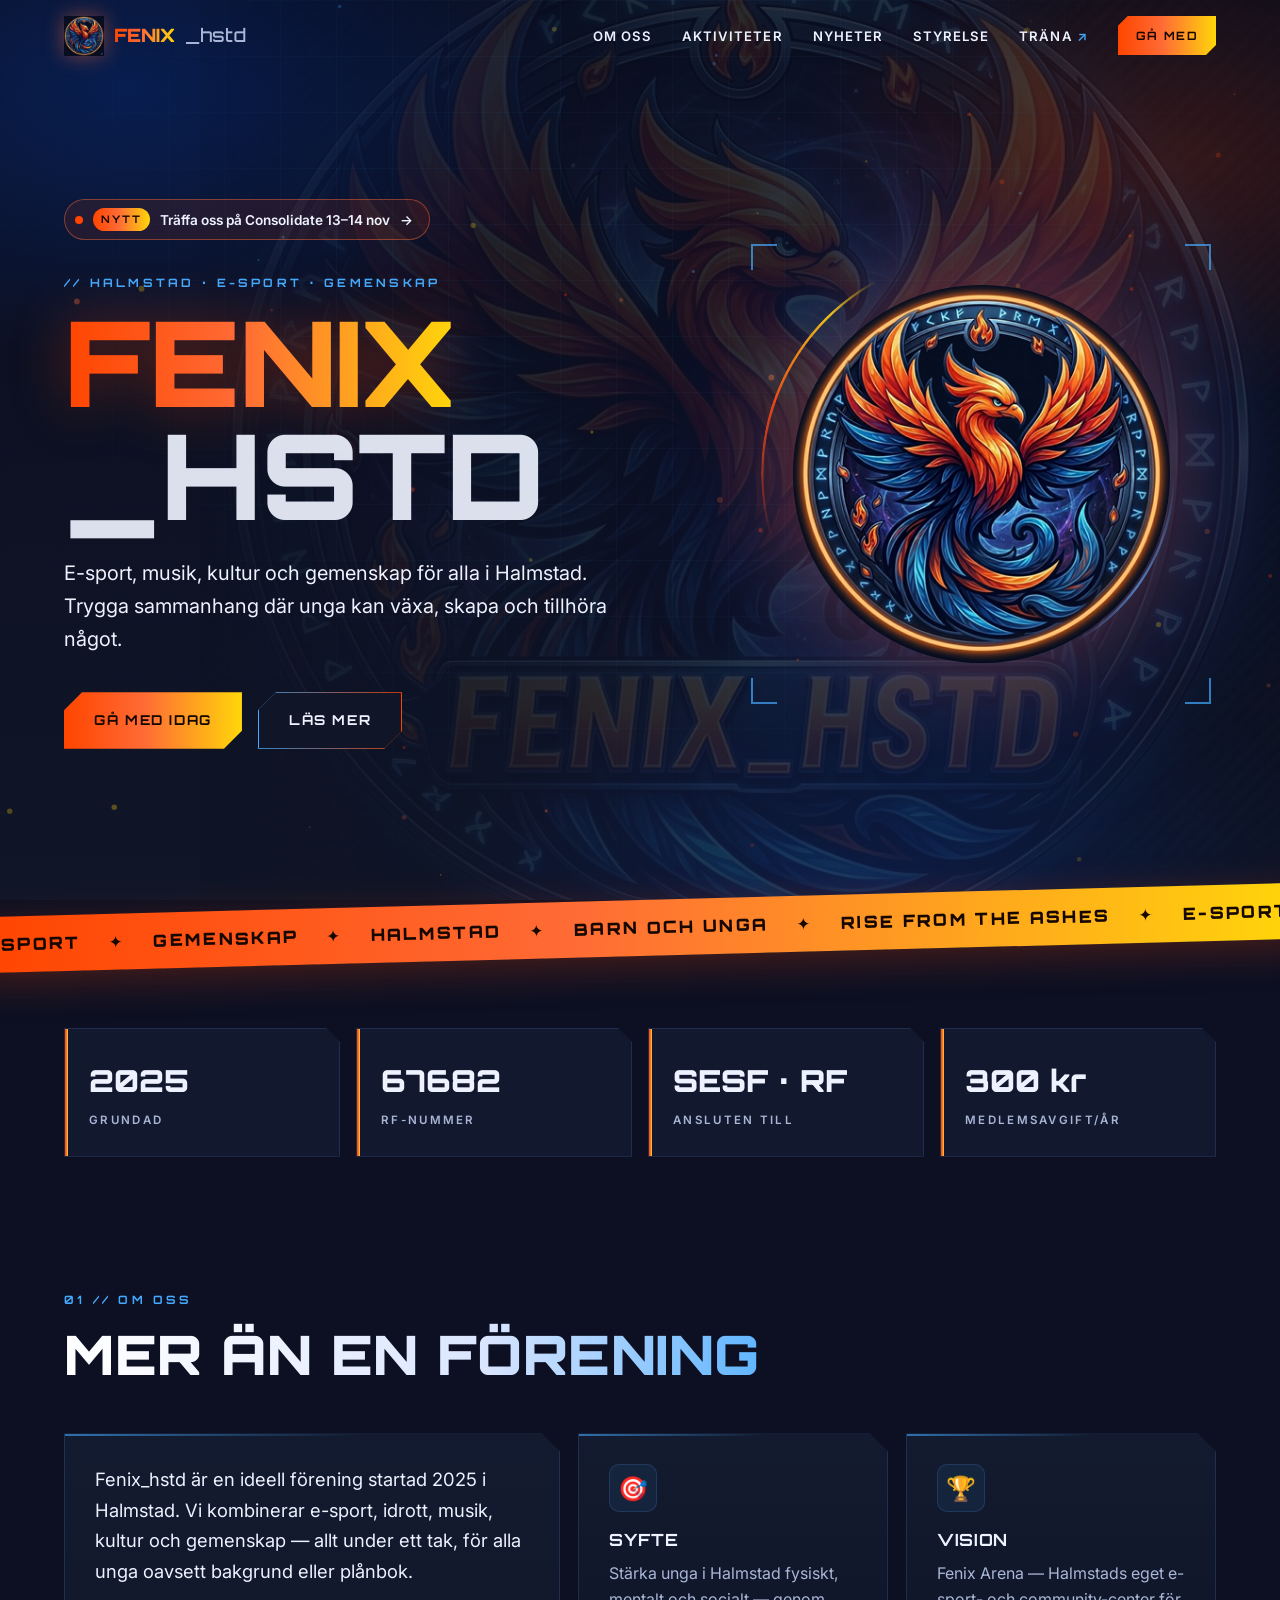
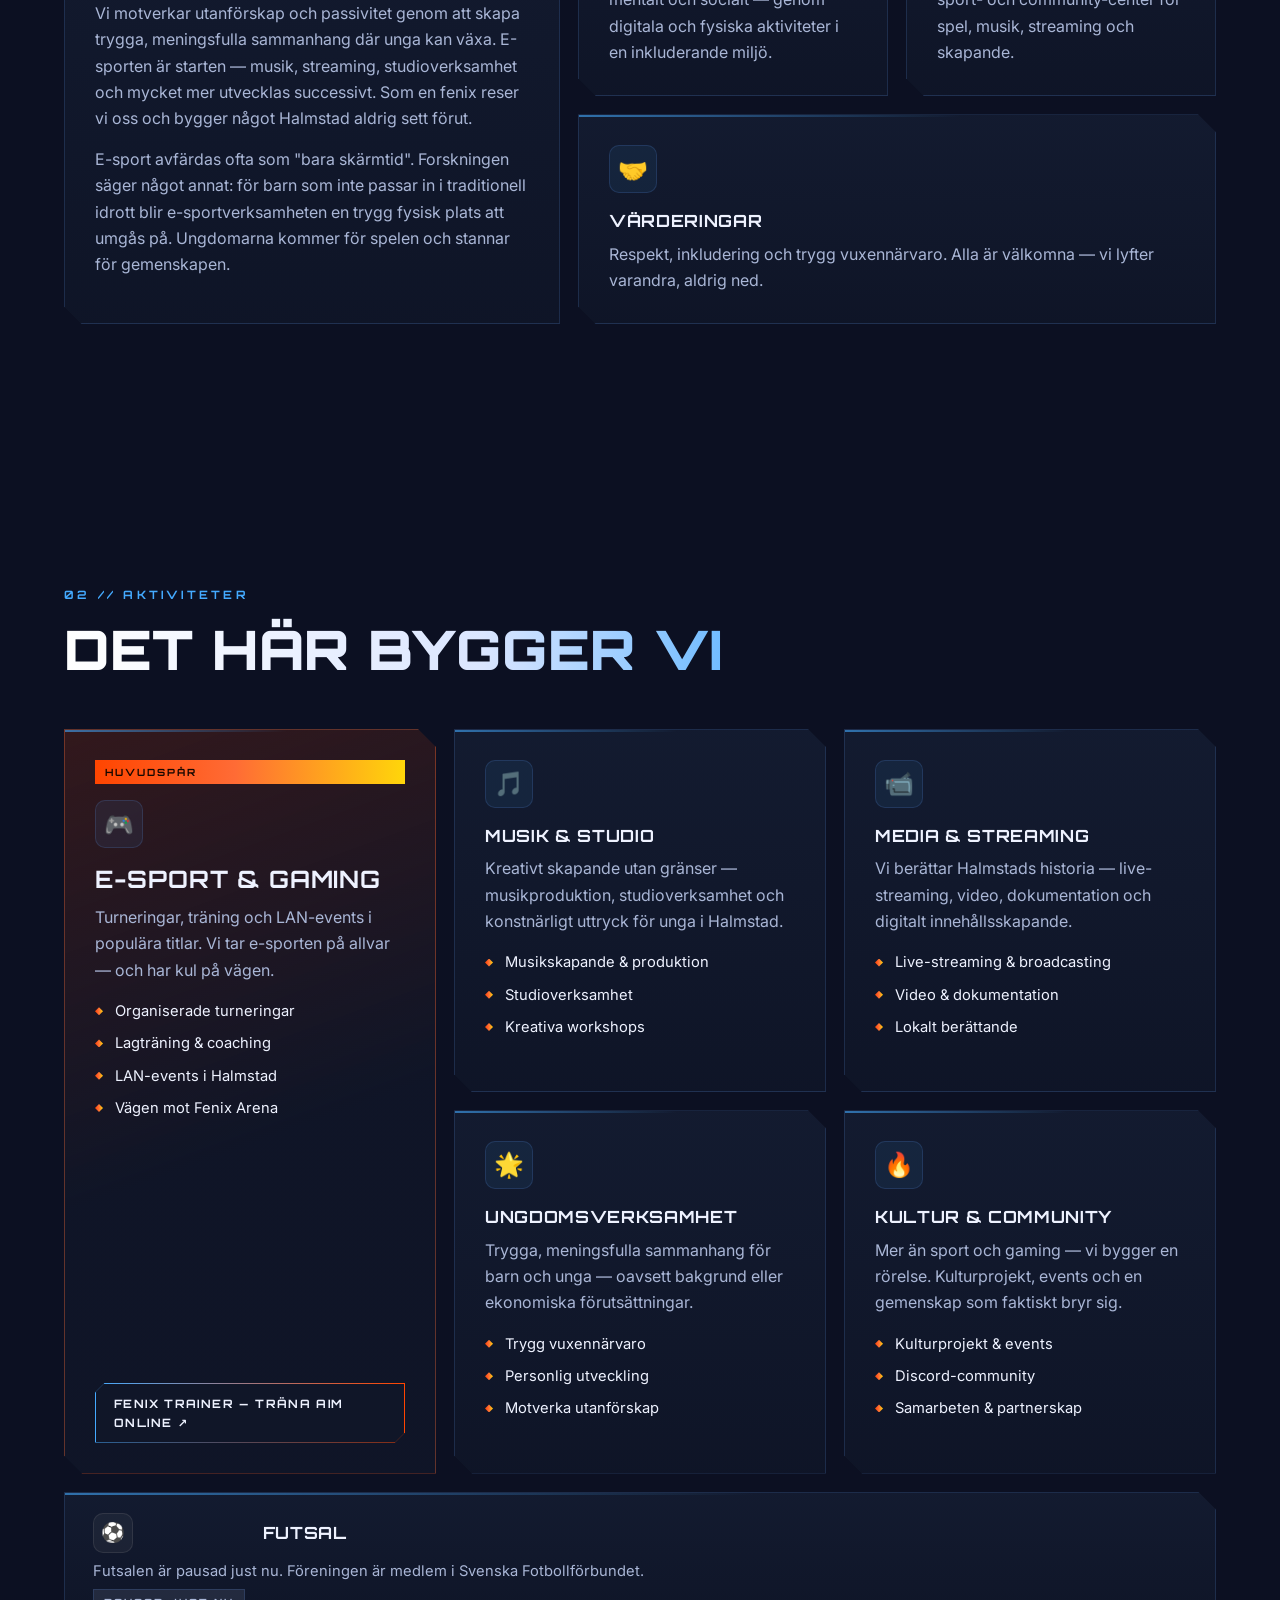
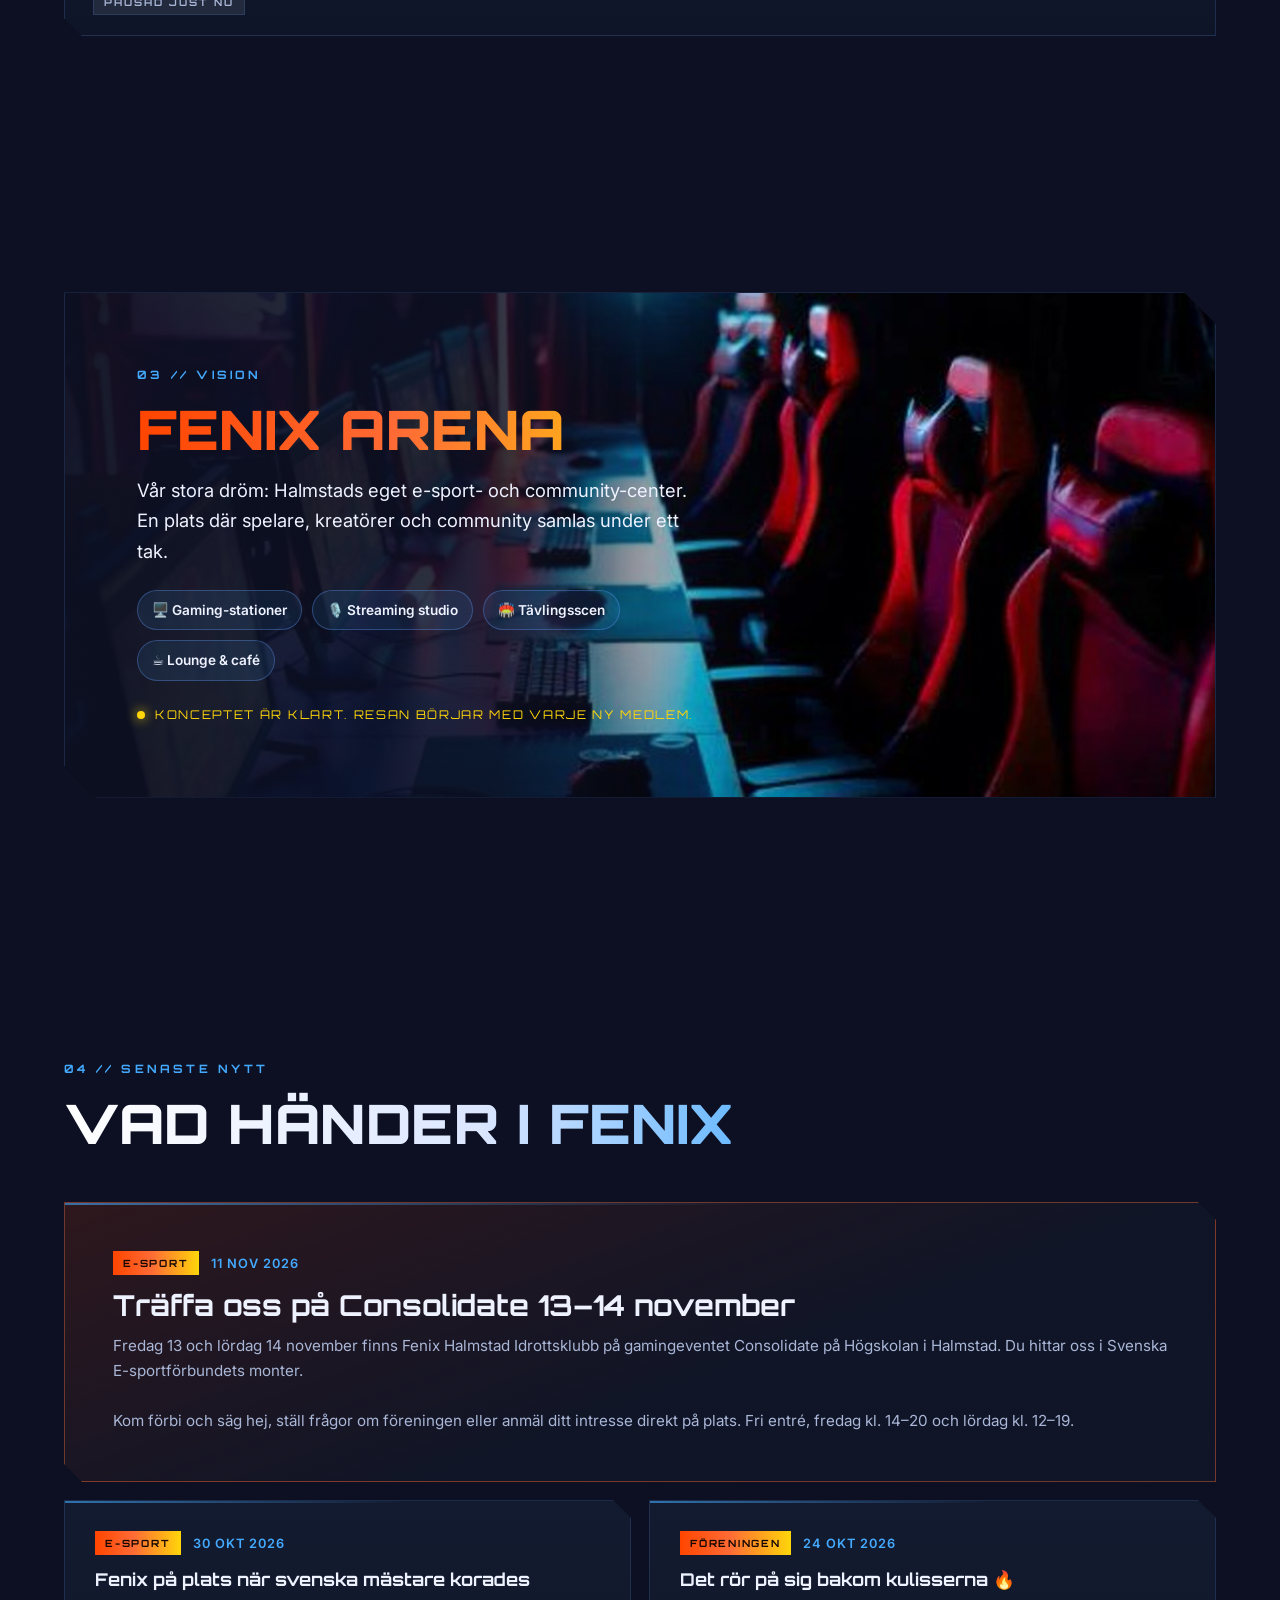
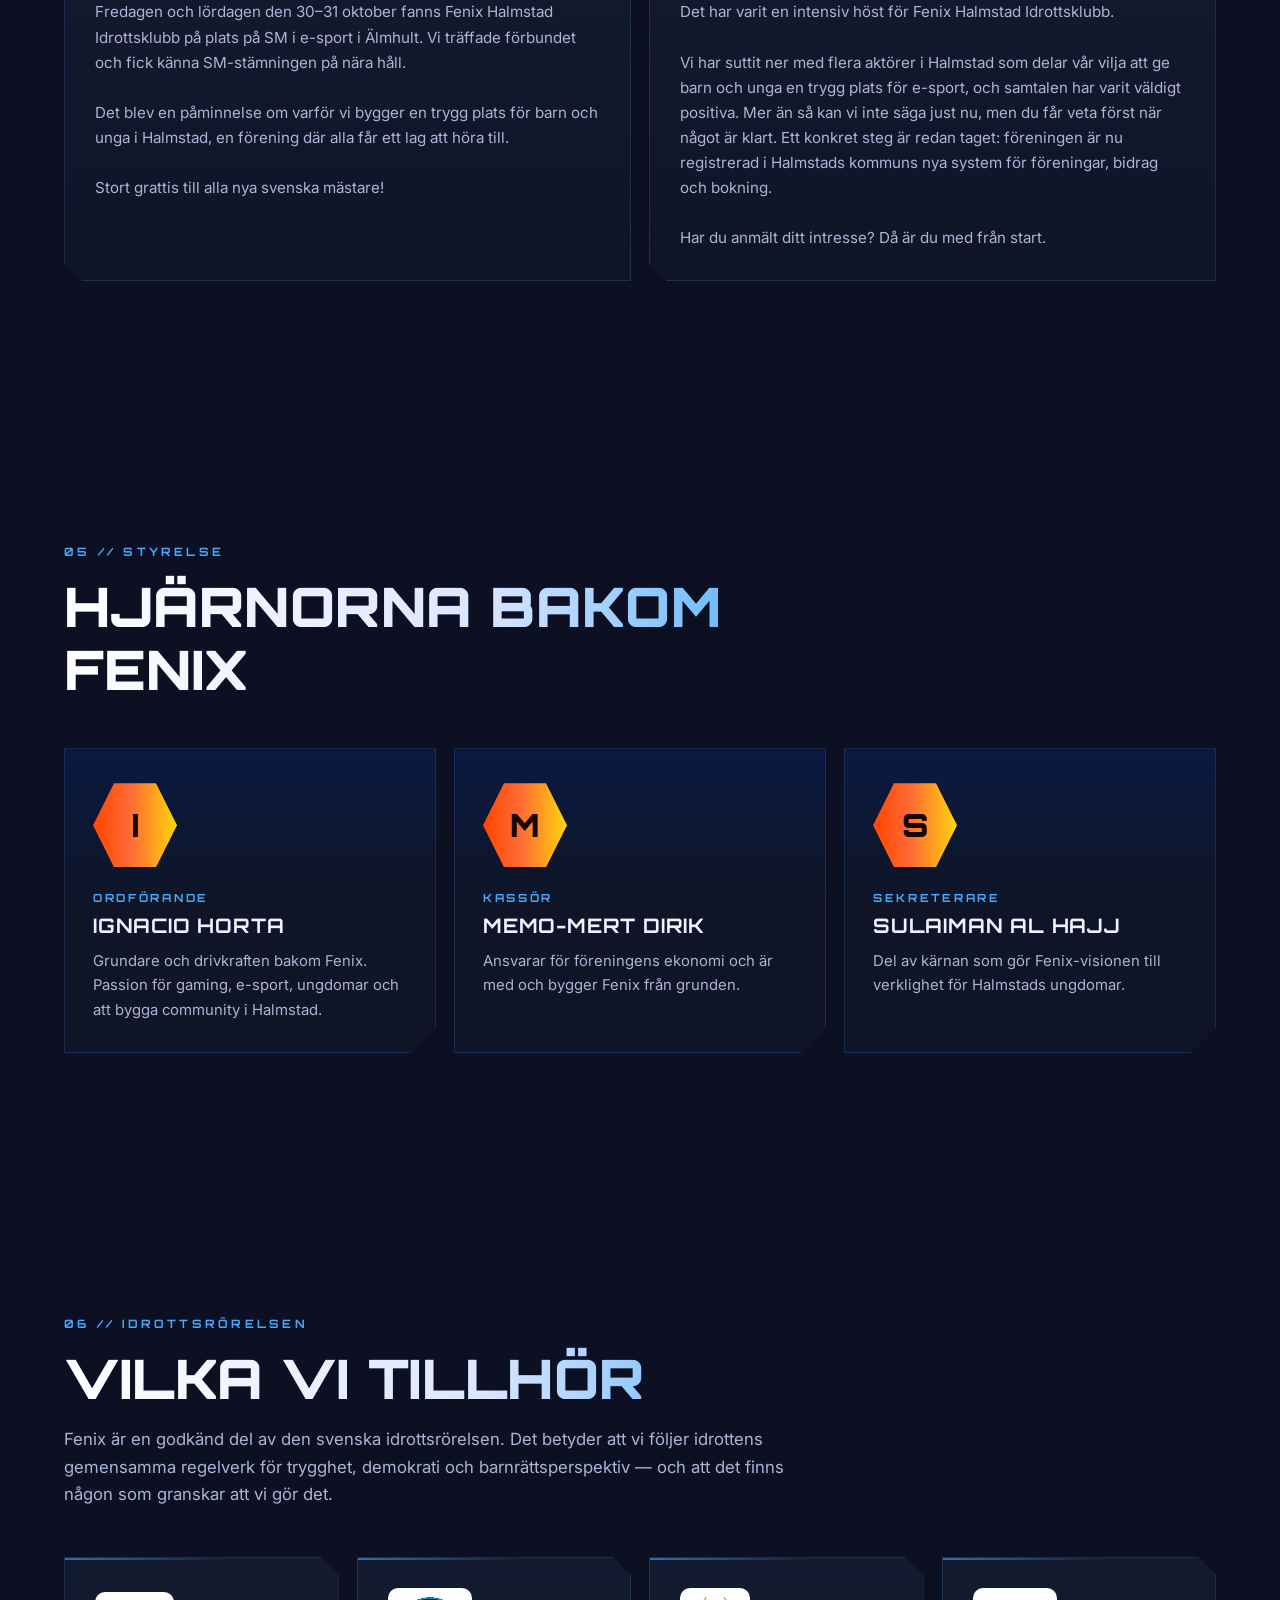
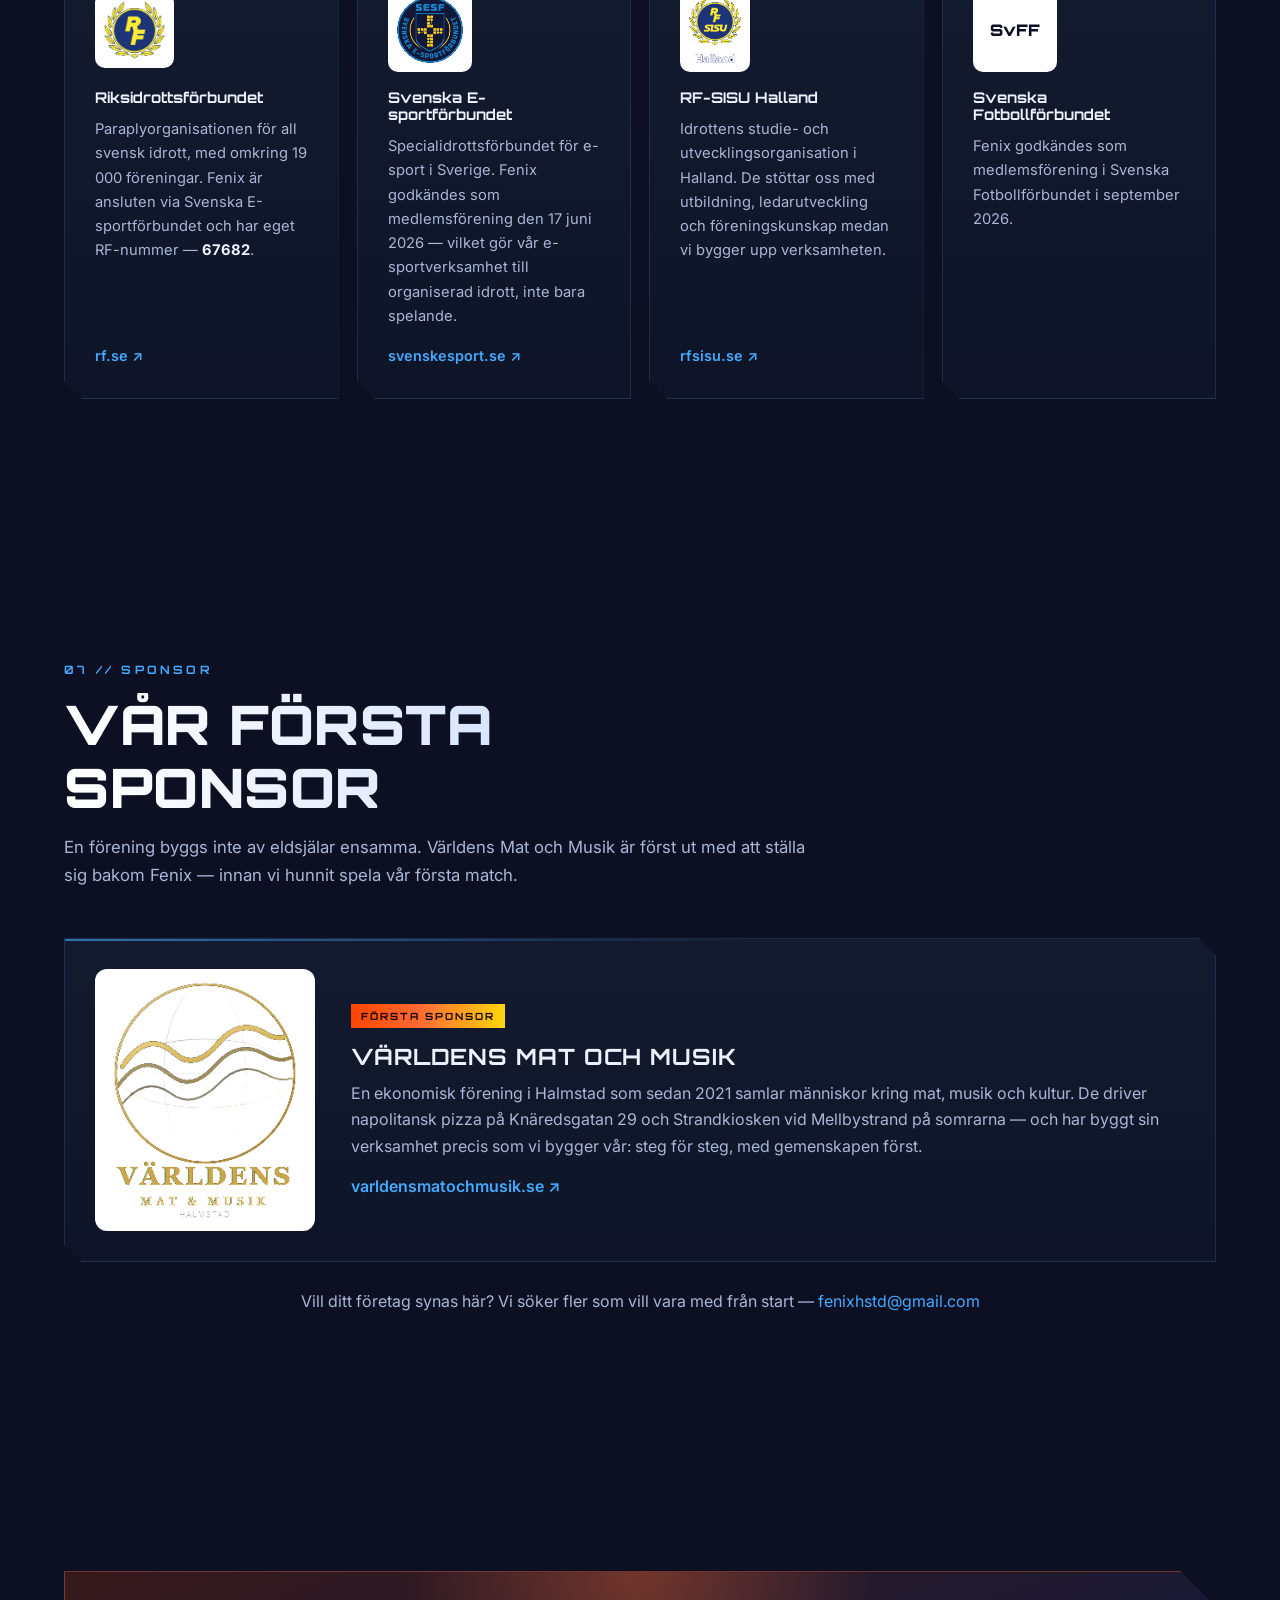
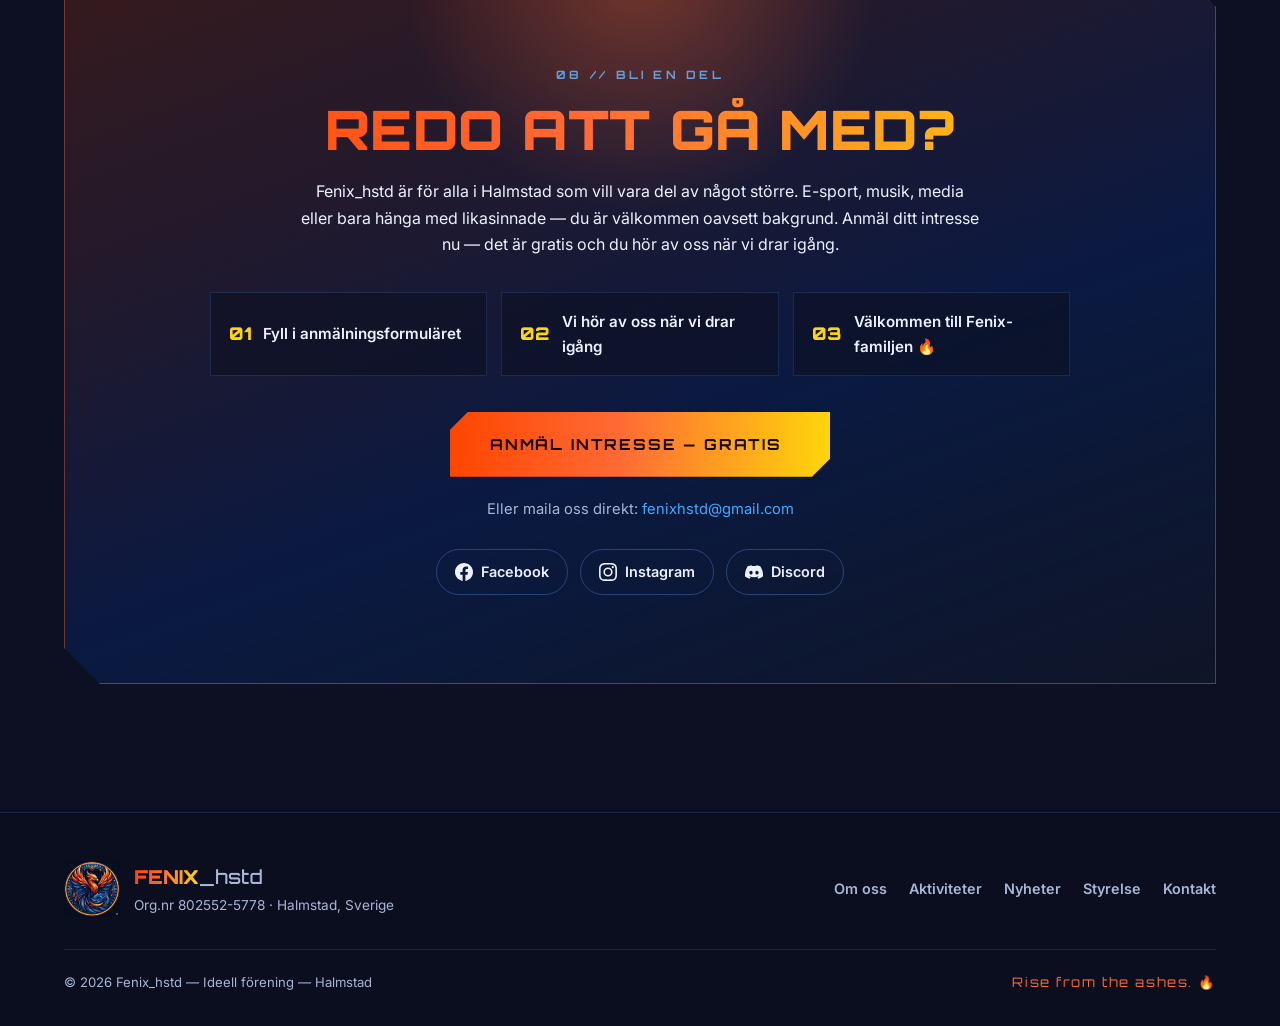
==== index.html @ 80ff6889 "Ny design: modern e-sportlayout i Fenix färger - Hero med emblem, HUD-hörn och nyhetspill om Consoli" ====
<!DOCTYPE html>
<html lang="sv">
<head>
  <meta charset="UTF-8" />
  <meta name="viewport" content="width=device-width, initial-scale=1.0" />
  <title>Fenix_hstd — E-sport och gemenskap för barn och unga i Halmstad</title>
  <meta name="description" content="Fenix Halmstad Idrottsklubb är en ideell e-sportförening för barn och unga i Halmstad. Medlem i Svenska E-sportförbundet och RF. Anmäl intresse gratis." />
  <link rel="canonical" href="https://fenixhstd.se/" />
  <link rel="icon" type="image/png" sizes="64x64" href="images/site/favicon-64.png" />
  <link rel="apple-touch-icon" href="images/site/apple-touch-icon.png" />
  <meta name="theme-color" content="#0c1022" />

  <!-- Open Graph (Facebook, Instagram, Discord m.fl.) -->
  <meta property="og:type" content="website" />
  <meta property="og:url" content="https://fenixhstd.se/" />
  <meta property="og:title" content="Fenix_hstd — E-sport och gemenskap i Halmstad" />
  <meta property="og:description" content="Ideell e-sportförening för barn och unga i Halmstad. Startad 2025. Öppen för alla." />
  <meta property="og:image" content="https://fenixhstd.se/images/site/og-delningsbild.jpg" />
  <meta property="og:locale" content="sv_SE" />
  <meta property="og:site_name" content="Fenix_hstd" />

  <!-- Twitter / X Card -->
  <meta name="twitter:card" content="summary_large_image" />
  <meta name="twitter:title" content="Fenix_hstd — E-sport och gemenskap i Halmstad" />
  <meta name="twitter:description" content="Ideell e-sportförening för barn och unga i Halmstad." />
  <meta name="twitter:image" content="https://fenixhstd.se/images/site/og-delningsbild.jpg" />

  <meta name="robots" content="index, follow" />

  <script type="application/ld+json">
  {
    "@context": "https://schema.org",
    "@type": "SportsOrganization",
    "name": "Fenix Halmstad Idrottsklubb",
    "alternateName": "Fenix_hstd",
    "url": "https://fenixhstd.se/",
    "logo": "https://fenixhstd.se/images/site/fenix-logo-400.png",
    "email": "fenixhstd@gmail.com",
    "foundingDate": "2025",
    "sport": "E-sport",
    "taxID": "802552-5778",
    "address": { "@type": "PostalAddress", "addressLocality": "Halmstad", "addressCountry": "SE" },
    "memberOf": [
      { "@type": "SportsOrganization", "name": "Svenska E-sportförbundet", "url": "https://www.svenskesport.se" },
      { "@type": "SportsOrganization", "name": "Riksidrottsförbundet", "url": "https://www.rf.se" }
    ],
    "sameAs": [
      "https://www.facebook.com/FenixHalmstad",
      "https://www.instagram.com/fenix_hstd"
    ]
  }
  </script>

  <link rel="preconnect" href="https://fonts.googleapis.com" />
  <link rel="preconnect" href="https://fonts.gstatic.com" crossorigin />
  <link href="https://fonts.googleapis.com/css2?family=Orbitron:wght@500;700;900&family=Inter:wght@400;500;600;700&display=swap" rel="stylesheet" />
  <link rel="preload" as="image" href="images/site/fenix-logo-400.png" fetchpriority="high" />
  <link rel="stylesheet" href="style.css" />
</head>
<body>

  <a class="skip-link" href="#main">Hoppa till innehållet</a>

  <!-- Glöd-partiklar (stängs av vid "minska rörelse") -->
  <canvas id="canvas" aria-hidden="true"></canvas>
  <div class="grid-overlay" aria-hidden="true"></div>

  <!-- NAVBAR -->
  <header id="navbar">
    <div class="nav-inner">
      <a href="#hero" class="logo" aria-label="Fenix_hstd, till toppen">
        <img src="images/site/fenix-logo-96.png" width="40" height="40" alt="" class="logo-img" />
        <span class="logo-fenix">FENIX</span><span class="logo-tag">_hstd</span>
      </a>
      <button class="burger" id="burger" aria-label="Öppna menyn" aria-expanded="false" aria-controls="nav-links">
        <span></span><span></span><span></span>
      </button>
      <nav aria-label="Huvudmeny">
        <ul class="nav-links" id="nav-links">
          <li><a href="#om">Om oss</a></li>
          <li><a href="#aktiviteter">Aktiviteter</a></li>
          <li><a href="#nyheter">Nyheter</a></li>
          <li><a href="#styrelse">Styrelse</a></li>
          <li><a href="https://trainer.fenixhstd.se" target="_blank" rel="noopener">Träna <span class="ext" aria-hidden="true">↗</span><span class="sr-only">(öppnas i nytt fönster)</span></a></li>
          <li><a href="#ga-med" class="btn btn-fire btn-sm">Gå med</a></li>
        </ul>
      </nav>
    </div>
  </header>

  <main id="main">

  <!-- HERO -->
  <section id="hero" aria-labelledby="hero-title">
    <div class="hero-bg" aria-hidden="true"></div>
    <div class="container hero-grid">
      <div class="hero-text">
        <a href="#nyheter" class="live-pill reveal">
          <span class="live-dot" aria-hidden="true"></span>
          <span class="live-label">Nytt</span>
          Träffa oss på Consolidate 13–14 nov
          <span aria-hidden="true">→</span>
        </a>
        <p class="hud-label reveal">// Halmstad · E-sport · Gemenskap</p>
        <h1 id="hero-title" class="hero-title">
          <span class="glitch" data-text="FENIX">FENIX</span><span class="hero-title-tag">_HSTD</span>
        </h1>
        <p class="hero-desc reveal">
          E-sport, musik, kultur och gemenskap för alla i Halmstad.
          Trygga sammanhang där unga kan växa, skapa och tillhöra något.
        </p>
        <div class="hero-cta reveal">
          <a href="#ga-med" class="btn btn-fire">Gå med idag</a>
          <a href="#om" class="btn btn-ghost">Läs mer</a>
        </div>
      </div>
      <div class="hero-emblem reveal" aria-hidden="true">
        <div class="emblem-ring"></div>
        <div class="emblem-ring emblem-ring-2"></div>
        <img src="images/site/fenix-logo-400.png" width="400" height="400" alt="" class="emblem-img" fetchpriority="high" />
        <span class="hud-corner tl"></span><span class="hud-corner tr"></span>
        <span class="hud-corner bl"></span><span class="hud-corner br"></span>
      </div>
    </div>
  </section>

  <!-- TICKER -->
  <div class="ticker" aria-hidden="true">
    <div class="ticker-track">
      <span>E-sport</span><i>✦</i><span>Gemenskap</span><i>✦</i><span>Halmstad</span><i>✦</i><span>Barn och unga</span><i>✦</i><span>Rise from the ashes</span><i>✦</i>
      <span>E-sport</span><i>✦</i><span>Gemenskap</span><i>✦</i><span>Halmstad</span><i>✦</i><span>Barn och unga</span><i>✦</i><span>Rise from the ashes</span><i>✦</i>
    </div>
  </div>

  <!-- STATS -->
  <section class="stats" aria-label="Fenix i siffror">
    <div class="container stats-grid">
      <div class="stat reveal"><span class="stat-num">2025</span><span class="stat-label">Grundad</span></div>
      <div class="stat reveal" style="--delay:.08s"><span class="stat-num">67682</span><span class="stat-label">RF-nummer</span></div>
      <div class="stat reveal" style="--delay:.16s"><span class="stat-num">SESF · RF</span><span class="stat-label">Ansluten till</span></div>
      <div class="stat reveal" style="--delay:.24s"><span class="stat-num">300 kr</span><span class="stat-label">Medlemsavgift/år</span></div>
    </div>
  </section>

  <!-- OM OSS -->
  <section id="om" class="section" aria-labelledby="om-title">
    <div class="container">
      <div class="section-header reveal">
        <span class="hud-label">01 // Om oss</span>
        <h2 id="om-title">Mer än en förening</h2>
      </div>
      <div class="bento om-bento">
        <article class="panel panel-lg reveal">
          <p class="lead">
            Fenix_hstd är en ideell förening startad 2025 i Halmstad. Vi kombinerar
            e-sport, idrott, musik, kultur och gemenskap — allt under ett tak,
            för alla unga oavsett bakgrund eller plånbok.
          </p>
          <p>
            Vi motverkar utanförskap och passivitet genom att skapa trygga, meningsfulla
            sammanhang där unga kan växa. E-sporten är starten — musik, streaming,
            studioverksamhet och mycket mer utvecklas successivt. Som en fenix
            reser vi oss och bygger något Halmstad aldrig sett förut.
          </p>
          <p>
            E-sport avfärdas ofta som &quot;bara skärmtid&quot;. Forskningen säger något annat:
            för barn som inte passar in i traditionell idrott blir e-sportverksamheten en
            trygg fysisk plats att umgås på. Ungdomarna kommer för spelen och stannar
            för gemenskapen.
          </p>
        </article>
        <article class="panel reveal" style="--delay:.1s">
          <span class="panel-icon" aria-hidden="true">🎯</span>
          <h3>Syfte</h3>
          <p>Stärka unga i Halmstad fysiskt, mentalt och socialt — genom digitala och fysiska aktiviteter i en inkluderande miljö.</p>
        </article>
        <article class="panel reveal" style="--delay:.2s">
          <span class="panel-icon" aria-hidden="true">🏆</span>
          <h3>Vision</h3>
          <p>Fenix Arena — Halmstads eget e-sport- och community-center för spel, musik, streaming och skapande.</p>
        </article>
        <article class="panel reveal" style="--delay:.3s">
          <span class="panel-icon" aria-hidden="true">🤝</span>
          <h3>Värderingar</h3>
          <p>Respekt, inkludering och trygg vuxennärvaro. Alla är välkomna — vi lyfter varandra, aldrig ned.</p>
        </article>
      </div>
    </div>
  </section>

  <!-- AKTIVITETER -->
  <section id="aktiviteter" class="section" aria-labelledby="akt-title">
    <div class="container">
      <div class="section-header reveal">
        <span class="hud-label">02 // Aktiviteter</span>
        <h2 id="akt-title">Det här bygger vi</h2>
      </div>
      <div class="bento akt-bento">

        <article class="panel akt akt-feature reveal">
          <span class="akt-tag">Huvudspår</span>
          <span class="panel-icon" aria-hidden="true">🎮</span>
          <h3>E-sport &amp; Gaming</h3>
          <p>Turneringar, träning och LAN-events i populära titlar. Vi tar e-sporten på allvar — och har kul på vägen.</p>
          <ul>
            <li>Organiserade turneringar</li>
            <li>Lagträning &amp; coaching</li>
            <li>LAN-events i Halmstad</li>
            <li>Vägen mot Fenix Arena</li>
          </ul>
          <a href="https://trainer.fenixhstd.se" target="_blank" rel="noopener" class="btn btn-ghost btn-sm">Fenix Trainer — Träna aim online ↗<span class="sr-only"> (öppnas i nytt fönster)</span></a>
        </article>

        <article class="panel akt reveal" style="--delay:.08s">
          <span class="panel-icon" aria-hidden="true">🎵</span>
          <h3>Musik &amp; Studio</h3>
          <p>Kreativt skapande utan gränser — musikproduktion, studioverksamhet och konstnärligt uttryck för unga i Halmstad.</p>
          <ul>
            <li>Musikskapande &amp; produktion</li>
            <li>Studioverksamhet</li>
            <li>Kreativa workshops</li>
          </ul>
        </article>

        <article class="panel akt reveal" style="--delay:.16s">
          <span class="panel-icon" aria-hidden="true">📹</span>
          <h3>Media &amp; Streaming</h3>
          <p>Vi berättar Halmstads historia — live-streaming, video, dokumentation och digitalt innehållsskapande.</p>
          <ul>
            <li>Live-streaming &amp; broadcasting</li>
            <li>Video &amp; dokumentation</li>
            <li>Lokalt berättande</li>
          </ul>
        </article>

        <article class="panel akt reveal" style="--delay:.08s">
          <span class="panel-icon" aria-hidden="true">🌟</span>
          <h3>Ungdomsverksamhet</h3>
          <p>Trygga, meningsfulla sammanhang för barn och unga — oavsett bakgrund eller ekonomiska förutsättningar.</p>
          <ul>
            <li>Trygg vuxennärvaro</li>
            <li>Personlig utveckling</li>
            <li>Motverka utanförskap</li>
          </ul>
        </article>

        <article class="panel akt reveal" style="--delay:.16s">
          <span class="panel-icon" aria-hidden="true">🔥</span>
          <h3>Kultur &amp; Community</h3>
          <p>Mer än sport och gaming — vi bygger en rörelse. Kulturprojekt, events och en gemenskap som faktiskt bryr sig.</p>
          <ul>
            <li>Kulturprojekt &amp; events</li>
            <li>Discord-community</li>
            <li>Samarbeten &amp; partnerskap</li>
          </ul>
        </article>

        <article class="panel akt akt-paused reveal" style="--delay:.24s">
          <span class="akt-tag akt-tag-muted">Pausad just nu</span>
          <span class="panel-icon" aria-hidden="true">⚽</span>
          <h3>Futsal</h3>
          <p>Futsalen är pausad just nu. Föreningen är medlem i Svenska Fotbollförbundet.</p>
        </article>

      </div>
    </div>
  </section>

  <!-- VISION — Fenix Arena -->
  <section id="arena" class="section" aria-labelledby="arena-title">
    <div class="container">
      <div class="arena reveal">
        <img src="images/site/arena-setup.jpg" width="1500" height="500" loading="lazy" alt="Gamingdatorer i rad med röd belysning" class="arena-img" />
        <div class="arena-overlay">
          <span class="hud-label">03 // Vision</span>
          <h2 id="arena-title">Fenix Arena</h2>
          <p class="lead">
            Vår stora dröm: Halmstads eget e-sport- och community-center.
            En plats där spelare, kreatörer och community samlas under ett tak.
          </p>
          <ul class="arena-chips">
            <li>🖥️ Gaming-stationer</li>
            <li>🎙️ Streaming studio</li>
            <li>🏟️ Tävlingsscen</li>
            <li>☕ Lounge &amp; café</li>
          </ul>
          <p class="arena-status"><span class="status-dot" aria-hidden="true"></span> Konceptet är klart. Resan börjar med varje ny medlem.</p>
        </div>
      </div>
    </div>
  </section>

  <!-- SENASTE NYTT -->
  <section id="nyheter" class="section" aria-labelledby="nyheter-title">
    <div class="container">
      <div class="section-header reveal">
        <span class="hud-label">04 // Senaste nytt</span>
        <h2 id="nyheter-title">Vad händer i Fenix</h2>
      </div>
      <div id="news-grid" class="news-grid" aria-live="polite">
        <p class="news-empty">Nyheterna laddas …</p>
      </div>
    </div>
  </section>

  <!-- STYRELSE -->
  <section id="styrelse" class="section" aria-labelledby="styrelse-title">
    <div class="container">
      <div class="section-header reveal">
        <span class="hud-label">05 // Styrelse</span>
        <h2 id="styrelse-title">Hjärnorna bakom Fenix</h2>
      </div>
      <div class="roster">
        <article class="player reveal">
          <div class="player-avatar" aria-hidden="true">I</div>
          <span class="player-role">Ordförande</span>
          <h3>Ignacio Horta</h3>
          <p>Grundare och drivkraften bakom Fenix. Passion för gaming, e-sport, ungdomar och att bygga community i Halmstad.</p>
        </article>
        <article class="player reveal" style="--delay:.1s">
          <div class="player-avatar" aria-hidden="true">M</div>
          <span class="player-role">Kassör</span>
          <h3>Memo-Mert Dirik</h3>
          <p>Ansvarar för föreningens ekonomi och är med och bygger Fenix från grunden.</p>
        </article>
        <article class="player reveal" style="--delay:.2s">
          <div class="player-avatar" aria-hidden="true">S</div>
          <span class="player-role">Sekreterare</span>
          <h3>Sulaiman Al Hajj</h3>
          <p>Del av kärnan som gör Fenix-visionen till verklighet för Halmstads ungdomar.</p>
        </article>
      </div>
    </div>
  </section>

  <!-- SAMARBETEN & TILLHÖRIGHET -->
  <section id="samarbeten" class="section" aria-labelledby="samarbeten-title">
    <div class="container">
      <div class="section-header reveal">
        <span class="hud-label">06 // Idrottsrörelsen</span>
        <h2 id="samarbeten-title">Vilka vi tillhör</h2>
        <p class="section-intro">
          Fenix är en godkänd del av den svenska idrottsrörelsen. Det betyder att vi följer
          idrottens gemensamma regelverk för trygghet, demokrati och barnrättsperspektiv —
          och att det finns någon som granskar att vi gör det.
        </p>
      </div>

      <div class="org-grid">
        <article class="panel org reveal">
          <div class="org-logo"><img src="images/site/logo-rf.png" width="80" height="76" loading="lazy" alt="Riksidrottsförbundets logotyp" /></div>
          <h3>Riksidrottsförbundet</h3>
          <p>Paraplyorganisationen för all svensk idrott, med omkring 19 000 föreningar. Fenix är ansluten via Svenska E-sportförbundet och har eget RF-nummer — <strong>67682</strong>.</p>
          <a href="https://www.rf.se" target="_blank" rel="noopener">rf.se ↗<span class="sr-only"> (öppnas i nytt fönster)</span></a>
        </article>
        <article class="panel org reveal" style="--delay:.08s">
          <div class="org-logo"><img src="images/site/logo-sesf.png" width="124" height="124" loading="lazy" alt="Svenska E-sportförbundets logotyp" /></div>
          <h3>Svenska E-sportförbundet</h3>
          <p>Specialidrottsförbundet för e-sport i Sverige. Fenix godkändes som medlemsförening den 17 juni 2026 — vilket gör vår e-sportverksamhet till organiserad idrott, inte bara spelande.</p>
          <a href="https://www.svenskesport.se" target="_blank" rel="noopener">svenskesport.se ↗<span class="sr-only"> (öppnas i nytt fönster)</span></a>
        </article>
        <article class="panel org reveal" style="--delay:.16s">
          <div class="org-logo"><img src="images/site/logo-rfsisu.png" width="79" height="100" loading="lazy" alt="RF-SISU Hallands logotyp" /></div>
          <h3>RF-SISU Halland</h3>
          <p>Idrottens studie- och utvecklingsorganisation i Halland. De stöttar oss med utbildning, ledarutveckling och föreningskunskap medan vi bygger upp verksamheten.</p>
          <a href="https://www.rfsisu.se/distrikt/halland" target="_blank" rel="noopener">rfsisu.se ↗<span class="sr-only"> (öppnas i nytt fönster)</span></a>
        </article>
        <article class="panel org reveal" style="--delay:.24s">
          <div class="org-logo"><span class="org-fallback">SvFF</span></div>
          <h3>Svenska Fotbollförbundet</h3>
          <p>Fenix godkändes som medlemsförening i Svenska Fotbollförbundet i september 2026.</p>
        </article>
      </div>
    </div>
  </section>

  <!-- SPONSOR -->
  <section id="sponsorer" class="section" aria-labelledby="sponsor-title">
    <div class="container">
      <div class="section-header reveal">
        <span class="hud-label">07 // Sponsor</span>
        <h2 id="sponsor-title">Vår första sponsor</h2>
        <p class="section-intro">
          En förening byggs inte av eldsjälar ensamma. Världens Mat och Musik är först ut med
          att ställa sig bakom Fenix — innan vi hunnit spela vår första match.
        </p>
      </div>
      <article class="panel sponsor reveal">
        <a class="sponsor-logo" href="https://www.varldensmatochmusik.se/" target="_blank" rel="noopener">
          <img src="images/site/logo-varldens.png" width="228" height="278" loading="lazy" alt="Världens Mat och Musik, Halmstad (öppnas i nytt fönster)" />
        </a>
        <div class="sponsor-body">
          <span class="akt-tag">Första sponsor</span>
          <h3>Världens Mat och Musik</h3>
          <p>
            En ekonomisk förening i Halmstad som sedan 2021 samlar människor kring mat, musik
            och kultur. De driver napolitansk pizza på Knäredsgatan 29 och Strandkiosken vid
            Mellbystrand på somrarna — och har byggt sin verksamhet precis som vi bygger vår:
            steg för steg, med gemenskapen först.
          </p>
          <a href="https://www.varldensmatochmusik.se/" target="_blank" rel="noopener">varldensmatochmusik.se ↗<span class="sr-only"> (öppnas i nytt fönster)</span></a>
        </div>
      </article>
      <p class="sponsor-cta reveal">
        Vill ditt företag synas här? Vi söker fler som vill vara med från start —
        <a href="mailto:fenixhstd@gmail.com">fenixhstd@gmail.com</a>
      </p>
    </div>
  </section>

  <!-- GÅ MED -->
  <section id="ga-med" class="section" aria-labelledby="ga-med-title">
    <div class="container">
      <div class="join reveal">
        <div class="join-glow" aria-hidden="true"></div>
        <span class="hud-label">08 // Bli en del</span>
        <h2 id="ga-med-title">Redo att gå med?</h2>
        <p class="join-lead">
          Fenix_hstd är för alla i Halmstad som vill vara del av något större.
          E-sport, musik, media eller bara hänga med likasinnade —
          du är välkommen oavsett bakgrund. Anmäl ditt intresse nu — det är gratis och du hör av oss när vi drar igång.
        </p>
        <ol class="join-steps">
          <li><span class="step-num">01</span> Fyll i anmälningsformuläret</li>
          <li><span class="step-num">02</span> Vi hör av oss när vi drar igång</li>
          <li><span class="step-num">03</span> Välkommen till Fenix-familjen 🔥</li>
        </ol>
        <a href="https://docs.google.com/forms/d/e/1FAIpQLSdjhJAkLt0iFeia3oJbiAf-sZGKxwlrSWJQc11hEMbTPMQu2Q/viewform" class="btn btn-fire btn-lg" target="_blank" rel="noopener">
          Anmäl intresse — gratis<span class="sr-only"> (öppnas i nytt fönster)</span>
        </a>
        <p class="join-mail">Eller maila oss direkt: <a href="mailto:fenixhstd@gmail.com">fenixhstd@gmail.com</a></p>
        <div class="social-links">
          <a href="https://www.facebook.com/FenixHalmstad" class="social-link" target="_blank" rel="noopener">
            <svg viewBox="0 0 24 24" fill="currentColor" aria-hidden="true"><path d="M24 12.073c0-6.627-5.373-12-12-12s-12 5.373-12 12c0 5.99 4.388 10.954 10.125 11.854v-8.385H7.078v-3.47h3.047V9.43c0-3.007 1.792-4.669 4.533-4.669 1.312 0 2.686.235 2.686.235v2.953H15.83c-1.491 0-1.956.925-1.956 1.874v2.25h3.328l-.532 3.47h-2.796v8.385C19.612 23.027 24 18.062 24 12.073z"/></svg>
            Facebook
          </a>
          <a href="https://www.instagram.com/fenix_hstd" class="social-link" target="_blank" rel="noopener">
            <svg viewBox="0 0 24 24" fill="currentColor" aria-hidden="true"><path d="M12 2.163c3.204 0 3.584.012 4.85.07 3.252.148 4.771 1.691 4.919 4.919.058 1.265.069 1.645.069 4.849 0 3.205-.012 3.584-.069 4.849-.149 3.225-1.664 4.771-4.919 4.919-1.266.058-1.644.07-4.85.07-3.204 0-3.584-.012-4.849-.07-3.26-.149-4.771-1.699-4.919-4.92-.058-1.265-.07-1.644-.07-4.849 0-3.204.013-3.583.07-4.849.149-3.227 1.664-4.771 4.919-4.919 1.266-.057 1.645-.069 4.849-.069zM12 0C8.741 0 8.333.014 7.053.072 2.695.272.273 2.69.073 7.052.014 8.333 0 8.741 0 12c0 3.259.014 3.668.072 4.948.2 4.358 2.618 6.78 6.98 6.98C8.333 23.986 8.741 24 12 24c3.259 0 3.668-.014 4.948-.072 4.354-.2 6.782-2.618 6.979-6.98.059-1.28.073-1.689.073-4.948 0-3.259-.014-3.667-.072-4.947-.196-4.354-2.617-6.78-6.979-6.98C15.668.014 15.259 0 12 0zm0 5.838a6.162 6.162 0 100 12.324 6.162 6.162 0 000-12.324zM12 16a4 4 0 110-8 4 4 0 010 8zm6.406-11.845a1.44 1.44 0 100 2.881 1.44 1.44 0 000-2.881z"/></svg>
            Instagram
          </a>
          <a href="https://discord.gg/fenix_hstd" class="social-link" target="_blank" rel="noopener">
            <svg viewBox="0 0 24 24" fill="currentColor" aria-hidden="true"><path d="M20.317 4.37a19.791 19.791 0 0 0-4.885-1.515.074.074 0 0 0-.079.037c-.21.375-.444.864-.608 1.25a18.27 18.27 0 0 0-5.487 0 12.64 12.64 0 0 0-.617-1.25.077.077 0 0 0-.079-.037A19.736 19.736 0 0 0 3.677 4.37a.07.07 0 0 0-.032.027C.533 9.046-.32 13.58.099 18.057.1 18.08.114 18.1.134 18.117a19.9 19.9 0 0 0 5.993 3.03.078.078 0 0 0 .084-.028 14.09 14.09 0 0 0 1.226-1.994.076.076 0 0 0-.041-.106 13.107 13.107 0 0 1-1.872-.892.077.077 0 0 1-.008-.128 10.2 10.2 0 0 0 .372-.292.074.074 0 0 1 .077-.01c3.928 1.793 8.18 1.793 12.062 0a.074.074 0 0 1 .078.01c.12.098.246.198.373.292a.077.077 0 0 1-.006.127 12.299 12.299 0 0 1-1.873.892.077.077 0 0 0-.041.107c.36.698.772 1.362 1.225 1.993a.076.076 0 0 0 .084.028 19.839 19.839 0 0 0 6.002-3.03.077.077 0 0 0 .032-.054c.5-5.177-.838-9.674-3.549-13.66a.061.061 0 0 0-.031-.03zM8.02 15.33c-1.183 0-2.157-1.085-2.157-2.419 0-1.333.956-2.419 2.157-2.419 1.21 0 2.176 1.096 2.157 2.42 0 1.333-.956 2.418-2.157 2.418zm7.975 0c-1.183 0-2.157-1.085-2.157-2.419 0-1.333.955-2.419 2.157-2.419 1.21 0 2.176 1.096 2.157 2.42 0 1.333-.946 2.418-2.157 2.418z"/></svg>
            Discord
          </a>
        </div>
      </div>
    </div>
  </section>

  </main>

  <!-- FOOTER -->
  <footer class="footer">
    <div class="container">
      <div class="footer-inner">
        <div class="footer-brand">
          <img src="images/site/fenix-logo-96.png" width="56" height="56" alt="" loading="lazy" />
          <div>
            <div class="footer-wordmark"><span class="logo-fenix">FENIX</span><span class="logo-tag">_hstd</span></div>
            <p>Org.nr 802552-5778 · Halmstad, Sverige</p>
          </div>
        </div>
        <nav class="footer-links" aria-label="Sidfot">
          <a href="#om">Om oss</a>
          <a href="#aktiviteter">Aktiviteter</a>
          <a href="#nyheter">Nyheter</a>
          <a href="#styrelse">Styrelse</a>
          <a href="mailto:fenixhstd@gmail.com">Kontakt</a>
        </nav>
      </div>
      <div class="footer-bottom">
        <p>© 2026 Fenix_hstd — Ideell förening — Halmstad</p>
        <p class="footer-motto">Rise from the ashes. 🔥</p>
      </div>
    </div>
  </footer>

  <script src="script.js" defer></script>
</body>
</html>
---- style.css ----
/* =============================================
   FENIX_HSTD — Hemsida CSS (design nov 2026)
   Färger enligt hemsidan: marinblått, eld-orange → guld, ljusblått.
   Rubriker Orbitron, brödtext Inter.
   ============================================= */

:root {
  --fire: #ff4500;
  --gold: #ffd60a;
  --ember: #ff6b35;
  --blue: #0055ff;
  --blue-light: #44aaff;
  --bg: #0c1022;
  --bg2: #101628;
  --bg3: #151d32;
  --panel: rgba(21, 29, 50, 0.72);
  --line: rgba(100, 160, 255, 0.16);
  --line-strong: rgba(100, 160, 255, 0.32);
  --text: #eef2ff;
  --text-muted: #a9b6d6;
  --grad-fire: linear-gradient(90deg, var(--fire) 0%, var(--ember) 45%, var(--gold) 100%);
  --font-head: 'Orbitron', system-ui, sans-serif;
  --font-body: 'Inter', system-ui, -apple-system, sans-serif;
  --nav-h: 72px;
  --cut: 18px;
  --container: 1200px;
}

*, *::before, *::after { box-sizing: border-box; margin: 0; padding: 0; }

html { scroll-behavior: smooth; scroll-padding-top: calc(var(--nav-h) + 16px); }

body {
  background: var(--bg);
  color: var(--text);
  font-family: var(--font-body);
  font-size: 1rem;
  line-height: 1.65;
  overflow-x: hidden;
  -webkit-font-smoothing: antialiased;
}

body::before {
  content: '';
  position: fixed;
  inset: 0;
  z-index: 0;
  pointer-events: none;
  background:
    radial-gradient(60vw 50vh at 10% 10%, rgba(0, 85, 255, 0.22), transparent 60%),
    radial-gradient(50vw 45vh at 92% 18%, rgba(255, 69, 0, 0.20), transparent 60%),
    radial-gradient(60vw 50vh at 70% 100%, rgba(0, 85, 255, 0.16), transparent 60%),
    linear-gradient(180deg, #0a0e1f 0%, var(--bg) 40%, var(--bg2) 100%);
}

.grid-overlay {
  position: fixed;
  inset: 0;
  z-index: 0;
  pointer-events: none;
  background-image:
    linear-gradient(rgba(68, 170, 255, 0.045) 1px, transparent 1px),
    linear-gradient(90deg, rgba(68, 170, 255, 0.045) 1px, transparent 1px);
  background-size: 56px 56px;
  mask-image: radial-gradient(ellipse at 50% 30%, #000 30%, transparent 80%);
}

#canvas { position: fixed; inset: 0; z-index: 1; pointer-events: none; opacity: 0.55; }

main, .footer, #navbar { position: relative; z-index: 2; }

img { max-width: 100%; display: block; }
a { color: var(--blue-light); text-decoration: none; }
a:hover { color: var(--gold); }
strong { color: var(--text); }

:focus-visible { outline: 2px solid var(--gold); outline-offset: 3px; }

.sr-only {
  position: absolute; width: 1px; height: 1px; padding: 0; margin: -1px;
  overflow: hidden; clip: rect(0, 0, 0, 0); white-space: nowrap; border: 0;
}

.skip-link {
  position: absolute; left: 16px; top: -60px; z-index: 100;
  background: var(--gold); color: #0c1022; font-weight: 700;
  padding: 10px 16px; border-radius: 6px;
}
.skip-link:focus { top: 12px; }

.container { width: 100%; max-width: var(--container); margin: 0 auto; padding: 0 24px; }

/* ── Typografi ── */
h1, h2, h3 { font-family: var(--font-head); line-height: 1.15; letter-spacing: 0.01em; overflow-wrap: break-word; }
.bento > *, .roster > *, .org-grid > *, .news-grid > *, .stats-grid > *, .hero-grid > * { min-width: 0; }
h2 { font-size: clamp(2rem, 4.6vw, 3.4rem); font-weight: 900; text-transform: uppercase; }
h3 { font-size: 1.05rem; font-weight: 700; text-transform: uppercase; letter-spacing: 0.04em; }
p { color: var(--text-muted); }
.lead { font-size: 1.15rem; color: var(--text); }

.hud-label {
  display: inline-block;
  font-family: var(--font-head);
  font-size: 0.72rem;
  font-weight: 700;
  letter-spacing: 0.28em;
  text-transform: uppercase;
  color: var(--blue-light);
  margin-bottom: 14px;
}

.section { padding: clamp(72px, 10vw, 128px) 0; }
.section-header { margin-bottom: 48px; max-width: 760px; }
.section-header h2 {
  background: linear-gradient(90deg, #fff 0%, #dbe6ff 55%, var(--blue-light) 100%);
  -webkit-background-clip: text; background-clip: text; color: transparent;
}
.section-intro { margin-top: 16px; font-size: 1.05rem; }

/* ── Knappar (vinklade hörn) ── */
.btn {
  --c: var(--cut);
  display: inline-flex; align-items: center; justify-content: center; gap: 8px;
  font-family: var(--font-head); font-weight: 700; font-size: 0.85rem;
  letter-spacing: 0.12em; text-transform: uppercase;
  padding: 16px 30px;
  clip-path: polygon(var(--c) 0, 100% 0, 100% calc(100% - var(--c)), calc(100% - var(--c)) 100%, 0 100%, 0 var(--c));
  transition: transform .2s ease, filter .2s ease, background .2s ease;
}
.btn:hover { transform: translateY(-2px); }
.btn-fire { background: var(--grad-fire); color: #160700; }
.btn-fire:hover { color: #160700; filter: brightness(1.1) drop-shadow(0 0 18px rgba(255, 107, 53, .55)); }
.btn-ghost {
  color: var(--text);
  background:
    linear-gradient(var(--bg2), var(--bg2)) padding-box,
    linear-gradient(90deg, var(--blue-light), var(--fire)) border-box;
  border: 1.5px solid transparent;
}
.btn-ghost:hover { color: var(--gold); }
.btn-sm { --c: 10px; padding: 10px 18px; font-size: 0.72rem; }
.btn-lg { padding: 20px 40px; font-size: 0.95rem; }

/* ── Navbar ── */
#navbar {
  position: fixed; top: 0; left: 0; right: 0; height: var(--nav-h);
  z-index: 50;
  transition: background .3s ease, border-color .3s ease;
  border-bottom: 1px solid transparent;
}
#navbar.scrolled {
  background: rgba(12, 16, 34, 0.82);
  backdrop-filter: blur(14px);
  -webkit-backdrop-filter: blur(14px);
  border-bottom-color: var(--line);
}
.nav-inner {
  max-width: var(--container); height: 100%; margin: 0 auto; padding: 0 24px;
  display: flex; align-items: center; justify-content: space-between;
}
.logo { display: flex; align-items: center; gap: 10px; font-family: var(--font-head); font-size: 1.15rem; }
.logo-img { width: 40px; height: 40px; filter: drop-shadow(0 0 10px rgba(255, 107, 53, .45)); }
.logo-fenix { font-weight: 900; background: var(--grad-fire); -webkit-background-clip: text; background-clip: text; color: transparent; }
.logo-tag { color: var(--text-muted); font-weight: 500; }

.nav-links { display: flex; align-items: center; gap: 30px; list-style: none; }
.nav-links a:not(.btn) {
  color: var(--text); font-size: 0.82rem; font-weight: 600; letter-spacing: 0.08em; text-transform: uppercase;
  position: relative; padding: 6px 0;
}
.nav-links a:not(.btn)::after {
  content: ''; position: absolute; left: 0; bottom: 0; height: 2px; width: 0;
  background: var(--grad-fire); transition: width .25s ease;
}
.nav-links a:not(.btn):hover::after, .nav-links a.active::after { width: 100%; }
.nav-links a.active { color: var(--gold); }
.ext { color: var(--blue-light); }

.burger { display: none; background: none; border: 0; cursor: pointer; padding: 10px; }
.burger span { display: block; width: 26px; height: 2px; margin: 6px 0; background: var(--text); transition: transform .25s ease, opacity .25s ease; }
.burger[aria-expanded="true"] span:nth-child(1) { transform: translateY(8px) rotate(45deg); }
.burger[aria-expanded="true"] span:nth-child(2) { opacity: 0; }
.burger[aria-expanded="true"] span:nth-child(3) { transform: translateY(-8px) rotate(-45deg); }

/* ── Hero ── */
#hero {
  position: relative;
  min-height: min(100svh, 920px);
  display: flex; align-items: center;
  padding: calc(var(--nav-h) + 48px) 0 72px;
  overflow: hidden;
}
.hero-bg {
  position: absolute; inset: 0;
  background: url('images/site/hero-bakgrund.jpg') right center / auto 120% no-repeat;
  opacity: 0.14;
  mask-image: linear-gradient(90deg, transparent 0%, #000 60%);
  -webkit-mask-image: linear-gradient(90deg, transparent 0%, #000 60%);
}
.hero-grid { position: relative; display: grid; grid-template-columns: 1.15fr 0.85fr; gap: 48px; align-items: center; }

.live-pill {
  display: inline-flex; align-items: center; gap: 10px;
  padding: 8px 16px 8px 10px; margin-bottom: 28px;
  font-size: 0.85rem; font-weight: 600; color: var(--text);
  background: rgba(255, 69, 0, 0.1);
  border: 1px solid rgba(255, 107, 53, 0.45);
  border-radius: 999px;
}
.live-pill:hover { color: var(--gold); border-color: var(--gold); }
.live-label {
  font-family: var(--font-head); font-size: 0.65rem; letter-spacing: .18em; text-transform: uppercase;
  background: var(--grad-fire); color: #160700; padding: 3px 8px; border-radius: 999px; font-weight: 700;
}
.live-dot { width: 8px; height: 8px; border-radius: 50%; background: var(--fire); box-shadow: 0 0 0 0 rgba(255, 69, 0, .7); animation: pulse 1.8s infinite; }
@keyframes pulse { 0% { box-shadow: 0 0 0 0 rgba(255, 69, 0, .7); } 70% { box-shadow: 0 0 0 10px rgba(255, 69, 0, 0); } 100% { box-shadow: 0 0 0 0 rgba(255, 69, 0, 0); } }

.hero-title {
  font-size: clamp(3rem, 9.5vw, 7.4rem);
  font-weight: 900;
  line-height: 0.95;
  letter-spacing: -0.01em;
  margin-bottom: 26px;
  display: flex; flex-wrap: wrap;
}
.hero-title .glitch {
  position: relative;
  background: var(--grad-fire); -webkit-background-clip: text; background-clip: text; color: transparent;
  filter: drop-shadow(0 0 28px rgba(255, 69, 0, .35));
}
.hero-title-tag { color: var(--text); opacity: .92; }
.glitch::before, .glitch::after {
  content: attr(data-text); position: absolute; left: 0; top: 0;
  background: inherit; -webkit-background-clip: text; background-clip: text; color: transparent;
  opacity: 0;
}
.glitch::before { animation: glitch-a 6s infinite steps(1); }
.glitch::after { animation: glitch-b 6s infinite steps(1); }
@keyframes glitch-a { 0%, 92%, 100% { opacity: 0; transform: none; } 93% { opacity: .8; transform: translate(-4px, 1px); clip-path: inset(10% 0 55% 0); } 95% { opacity: .8; transform: translate(3px, -1px); clip-path: inset(60% 0 8% 0); } }
@keyframes glitch-b { 0%, 93%, 100% { opacity: 0; transform: none; } 94% { opacity: .7; transform: translate(4px, 0); clip-path: inset(35% 0 35% 0); filter: hue-rotate(160deg); } }

.hero-desc { font-size: clamp(1.05rem, 1.6vw, 1.25rem); color: var(--text); max-width: 560px; margin-bottom: 36px; opacity: .9; }
.hero-cta { display: flex; flex-wrap: wrap; gap: 16px; }

.hero-emblem { position: relative; aspect-ratio: 1; max-width: 460px; width: 100%; justify-self: center; display: grid; place-items: center; }
.emblem-img { width: 82%; height: auto; border-radius: 50%; filter: drop-shadow(0 0 50px rgba(255, 69, 0, .35)) drop-shadow(0 0 80px rgba(0, 85, 255, .3)); animation: float 7s ease-in-out infinite; }
@keyframes float { 0%, 100% { transform: translateY(0); } 50% { transform: translateY(-12px); } }
.emblem-ring {
  position: absolute; inset: 2%; border-radius: 50%;
  background: conic-gradient(from 0deg, transparent 0 70%, var(--fire) 80%, var(--gold) 88%, transparent 92%);
  -webkit-mask: radial-gradient(farthest-side, transparent calc(100% - 3px), #000 calc(100% - 2px));
  mask: radial-gradient(farthest-side, transparent calc(100% - 3px), #000 calc(100% - 2px));
  animation: spin 9s linear infinite;
}
.emblem-ring-2 {
  inset: 8%;
  background: conic-gradient(from 180deg, transparent 0 75%, var(--blue-light) 85%, transparent 92%);
  animation-duration: 14s; animation-direction: reverse; opacity: .8;
}
@keyframes spin { to { transform: rotate(360deg); } }
.hud-corner { position: absolute; width: 26px; height: 26px; border: 2px solid var(--blue-light); opacity: .7; }
.hud-corner.tl { top: 0; left: 0; border-right: 0; border-bottom: 0; }
.hud-corner.tr { top: 0; right: 0; border-left: 0; border-bottom: 0; }
.hud-corner.bl { bottom: 0; left: 0; border-right: 0; border-top: 0; }
.hud-corner.br { bottom: 0; right: 0; border-left: 0; border-top: 0; }

/* ── Ticker ── */
.ticker {
  position: relative; z-index: 2;
  background: var(--grad-fire);
  transform: rotate(-1.5deg);
  margin: 0 -2vw;
  padding: 14px 0;
  overflow: hidden;
  box-shadow: 0 10px 40px rgba(255, 69, 0, .25);
}
.ticker-track { display: flex; gap: 28px; width: max-content; animation: ticker 32s linear infinite; }
.ticker span, .ticker i {
  font-family: var(--font-head); font-weight: 900; font-size: 1.05rem; letter-spacing: .14em;
  text-transform: uppercase; color: #160700; font-style: normal; white-space: nowrap;
}
@keyframes ticker { to { transform: translateX(-50%); } }

/* ── Stats ── */
.stats { position: relative; z-index: 2; padding: 72px 0 0; }
.stats-grid { display: grid; grid-template-columns: repeat(4, 1fr); gap: 16px; }
.stat {
  padding: 26px 24px; background: var(--panel); border: 1px solid var(--line);
  clip-path: polygon(0 0, calc(100% - 14px) 0, 100% 14px, 100% 100%, 0 100%);
  position: relative;
}
.stat::before { content: ''; position: absolute; left: 0; top: 0; bottom: 0; width: 3px; background: var(--grad-fire); }
.stat-num { display: block; font-family: var(--font-head); font-weight: 900; font-size: clamp(1.3rem, 2.4vw, 1.9rem); color: var(--text); }
.stat-label { display: block; margin-top: 6px; font-size: 0.72rem; letter-spacing: .2em; text-transform: uppercase; color: var(--text-muted); font-weight: 600; }

/* ── Paneler ── */
.panel {
  position: relative;
  padding: 30px;
  background: linear-gradient(180deg, rgba(21, 29, 50, .85), rgba(16, 22, 40, .85));
  border: 1px solid var(--line);
  clip-path: polygon(0 0, calc(100% - var(--cut)) 0, 100% var(--cut), 100% 100%, var(--cut) 100%, 0 calc(100% - var(--cut)));
  transition: transform .25s ease, border-color .25s ease, background .25s ease;
}
.panel::after {
  content: ''; position: absolute; left: 0; right: 0; top: 0; height: 2px;
  background: linear-gradient(90deg, var(--blue-light), transparent 60%);
  opacity: .6;
}
.panel:hover { transform: translateY(-4px); border-color: var(--line-strong); }
.panel h3 { margin-bottom: 10px; color: var(--text); }
.panel p + p { margin-top: 14px; }
.panel-icon { display: inline-grid; place-items: center; width: 48px; height: 48px; margin-bottom: 18px; font-size: 1.5rem; background: rgba(68, 170, 255, .08); border: 1px solid var(--line); border-radius: 10px; }

.bento { display: grid; gap: 18px; }
.om-bento { grid-template-columns: 1.6fr 1fr 1fr; grid-template-rows: auto auto; }
.om-bento .panel-lg { grid-row: span 2; }
.om-bento .panel:nth-child(4) { grid-column: 2 / span 2; }

.akt-bento { grid-template-columns: repeat(3, 1fr); }
.akt-feature { grid-row: span 2; display: flex; flex-direction: column; background: linear-gradient(160deg, rgba(255, 69, 0, .16), rgba(16, 22, 40, .9) 55%); border-color: rgba(255, 107, 53, .35); }
.akt-feature h3 { font-size: 1.5rem; }
.akt-feature .btn { margin-top: auto; align-self: flex-start; }
.akt ul { list-style: none; margin: 16px 0 22px; display: grid; gap: 8px; }
.akt li { position: relative; padding-left: 20px; font-size: .92rem; color: var(--text); }
.akt li::before { content: ''; position: absolute; left: 0; top: .55em; width: 8px; height: 8px; background: var(--grad-fire); clip-path: polygon(50% 0, 100% 50%, 50% 100%, 0 50%); }
.akt-tag {
  display: inline-block; margin-bottom: 16px; padding: 4px 10px;
  font-family: var(--font-head); font-size: .62rem; font-weight: 700; letter-spacing: .2em; text-transform: uppercase;
  color: #160700; background: var(--grad-fire);
}
.akt-tag-muted { color: var(--text-muted); background: rgba(169, 182, 214, .12); border: 1px solid var(--line); }
.akt-paused {
  grid-column: 1 / -1;
  display: grid; grid-template-columns: auto auto 1fr; align-items: center; gap: 6px 18px;
  padding: 20px 28px; opacity: .8;
}
.akt-paused .akt-tag { order: 3; justify-self: end; margin: 0; }
.akt-paused .panel-icon { filter: grayscale(1); margin: 0; width: 40px; height: 40px; font-size: 1.2rem; }
.akt-paused h3 { margin: 0; }
.akt-paused p { grid-column: 1 / -1; font-size: .92rem; }

/* ── Arena ── */
.arena {
  position: relative; overflow: hidden; min-height: 460px;
  clip-path: polygon(0 0, calc(100% - 32px) 0, 100% 32px, 100% 100%, 32px 100%, 0 calc(100% - 32px));
  border: 1px solid var(--line);
}
.arena-img { position: absolute; inset: 0; width: 100%; height: 100%; object-fit: cover; }
.arena-overlay {
  position: relative; padding: clamp(32px, 6vw, 72px);
  max-width: 720px; min-height: 460px;
  display: flex; flex-direction: column; justify-content: center;
  background: linear-gradient(90deg, rgba(12, 16, 34, .96) 0%, rgba(12, 16, 34, .85) 60%, rgba(12, 16, 34, 0) 100%);
}
.arena-overlay h2 { background: var(--grad-fire); -webkit-background-clip: text; background-clip: text; color: transparent; margin-bottom: 14px; }
.arena-chips { list-style: none; display: flex; flex-wrap: wrap; gap: 10px; margin: 24px 0; }
.arena-chips li { padding: 8px 14px; font-size: .85rem; font-weight: 600; background: rgba(68, 170, 255, .1); border: 1px solid var(--line-strong); border-radius: 999px; }
.arena-status { display: flex; align-items: center; gap: 10px; font-family: var(--font-head); font-size: .75rem; letter-spacing: .14em; text-transform: uppercase; color: var(--gold); }
.status-dot { width: 8px; height: 8px; border-radius: 50%; background: var(--gold); box-shadow: 0 0 12px var(--gold); }

/* ── Nyheter ── */
.news-grid { display: grid; grid-template-columns: 1fr 1fr; gap: 18px; }
.news-card { display: flex; flex-direction: column; }
.news-card.featured { grid-column: 1 / -1; padding: clamp(30px, 4vw, 48px); border-color: rgba(255, 107, 53, .4); background: linear-gradient(160deg, rgba(255, 69, 0, .14), rgba(16, 22, 40, .9) 60%); }
.news-card.featured h3 { font-size: clamp(1.3rem, 2.4vw, 1.8rem); }
.news-meta { display: flex; align-items: center; gap: 12px; margin-bottom: 14px; }
.news-tag { padding: 4px 10px; font-family: var(--font-head); font-size: .62rem; font-weight: 700; letter-spacing: .18em; text-transform: uppercase; color: #160700; background: var(--grad-fire); }
.news-date { font-size: .8rem; letter-spacing: .08em; color: var(--blue-light); font-weight: 600; text-transform: uppercase; }
.news-card h3 { text-transform: none; letter-spacing: 0; font-size: 1.1rem; }
.news-card p { font-size: .95rem; }
.news-empty { color: var(--text-muted); }

/* ── Styrelse (roster) ── */
.roster { display: grid; grid-template-columns: repeat(3, 1fr); gap: 18px; }
.player {
  position: relative; padding: 34px 28px 30px;
  background: linear-gradient(180deg, rgba(0, 85, 255, .14), rgba(16, 22, 40, .92) 50%);
  border: 1px solid var(--line);
  clip-path: polygon(0 0, 100% 0, 100% calc(100% - 26px), calc(100% - 26px) 100%, 0 100%);
  transition: transform .25s ease, border-color .25s ease;
}
.player:hover { transform: translateY(-6px); border-color: rgba(255, 107, 53, .5); }
.player-avatar {
  width: 84px; height: 84px; display: grid; place-items: center; margin-bottom: 22px;
  font-family: var(--font-head); font-weight: 900; font-size: 2rem; color: #160700;
  background: var(--grad-fire);
  clip-path: polygon(25% 0, 75% 0, 100% 50%, 75% 100%, 25% 100%, 0 50%);
}
.player-role { display: block; font-family: var(--font-head); font-size: .7rem; letter-spacing: .24em; text-transform: uppercase; color: var(--blue-light); font-weight: 700; margin-bottom: 6px; }
.player h3 { font-size: 1.25rem; margin-bottom: 12px; }
.player p { font-size: .93rem; }

/* ── Organisationer ── */
.org-grid { display: grid; grid-template-columns: repeat(4, 1fr); gap: 18px; }
.org { display: flex; flex-direction: column; }
.org h3 { text-transform: none; letter-spacing: 0; font-size: .92rem; }
.org p { font-size: .92rem; margin-bottom: 16px; }
.org a { margin-top: auto; font-weight: 600; font-size: .9rem; }
.org-logo { height: 84px; display: flex; align-items: center; margin-bottom: 18px; }
.org-logo img { max-height: 84px; width: auto; background: #fff; padding: 8px; border-radius: 10px; }
.org-fallback { display: grid; place-items: center; width: 84px; height: 84px; border-radius: 10px; background: #fff; color: #0c1022; font-family: var(--font-head); font-weight: 900; }

/* ── Sponsor ── */
.sponsor { display: grid; grid-template-columns: 220px 1fr; gap: 36px; align-items: center; }
.sponsor-logo img { width: 100%; height: auto; border-radius: 12px; background: #fff; padding: 12px; }
.sponsor-body h3 { font-size: 1.4rem; }
.sponsor-body p { margin-bottom: 14px; }
.sponsor-body a { font-weight: 600; }
.sponsor-cta { margin-top: 26px; text-align: center; }

/* ── Gå med ── */
.join {
  position: relative; overflow: hidden; text-align: center;
  padding: clamp(40px, 7vw, 88px) clamp(24px, 6vw, 80px);
  background: linear-gradient(160deg, rgba(255, 69, 0, .18), rgba(0, 85, 255, .14) 60%, rgba(16, 22, 40, .95));
  border: 1px solid rgba(255, 107, 53, .4);
  clip-path: polygon(0 0, calc(100% - 36px) 0, 100% 36px, 100% 100%, 36px 100%, 0 calc(100% - 36px));
}
.join-glow { position: absolute; width: 520px; height: 520px; left: 50%; top: -260px; transform: translateX(-50%); background: radial-gradient(circle, rgba(255, 107, 53, .35), transparent 65%); pointer-events: none; }
.join h2 { position: relative; background: var(--grad-fire); -webkit-background-clip: text; background-clip: text; color: transparent; }
.join-lead { position: relative; max-width: 680px; margin: 18px auto 34px; color: var(--text); }
.join-steps { position: relative; list-style: none; display: grid; grid-template-columns: repeat(3, 1fr); gap: 14px; max-width: 860px; margin: 0 auto 36px; }
.join-steps li { display: flex; align-items: center; gap: 12px; padding: 16px 18px; background: rgba(12, 16, 34, .6); border: 1px solid var(--line); text-align: left; font-weight: 600; font-size: .95rem; }
.step-num { font-family: var(--font-head); font-weight: 900; color: var(--gold); font-size: 1.1rem; }
.join-mail { position: relative; margin-top: 20px; font-size: .92rem; }
.social-links { position: relative; display: flex; justify-content: center; flex-wrap: wrap; gap: 12px; margin-top: 28px; }
.social-link { display: inline-flex; align-items: center; gap: 8px; padding: 10px 18px; color: var(--text); border: 1px solid var(--line-strong); border-radius: 999px; font-weight: 600; font-size: .9rem; transition: border-color .2s ease, color .2s ease; }
.social-link svg { width: 18px; height: 18px; }
.social-link:hover { border-color: var(--gold); color: var(--gold); }

/* ── Footer ── */
.footer { border-top: 1px solid var(--line); padding: 48px 0 32px; background: rgba(10, 14, 31, .8); }
.footer-inner { display: flex; justify-content: space-between; align-items: center; gap: 24px; flex-wrap: wrap; }
.footer-brand { display: flex; align-items: center; gap: 14px; }
.footer-wordmark { font-family: var(--font-head); font-size: 1.2rem; }
.footer-brand p { font-size: .85rem; }
.footer-links { display: flex; flex-wrap: wrap; gap: 22px; }
.footer-links a { color: var(--text-muted); font-size: .9rem; font-weight: 600; }
.footer-links a:hover { color: var(--gold); }
.footer-bottom { display: flex; justify-content: space-between; flex-wrap: wrap; gap: 12px; margin-top: 32px; padding-top: 22px; border-top: 1px solid var(--line); font-size: .82rem; }
.footer-motto { font-family: var(--font-head); letter-spacing: .12em; color: var(--ember); }

/* ── Reveal ── */
.reveal { opacity: 0; transform: translateY(24px); transition: opacity .7s ease, transform .7s ease; transition-delay: var(--delay, 0s); }
.reveal.visible { opacity: 1; transform: none; }

/* ── Responsivt ── */
@media (max-width: 1024px) {
  .hero-grid { grid-template-columns: 1fr; text-align: left; }
  .hero-emblem { max-width: 320px; grid-row: 1; justify-self: start; }
  .org-grid { grid-template-columns: repeat(2, 1fr); }
  .om-bento { grid-template-columns: 1fr 1fr; }
  .om-bento .panel-lg { grid-column: span 2; grid-row: auto; }
  .om-bento .panel:nth-child(4) { grid-column: span 2; }
  .akt-bento { grid-template-columns: 1fr 1fr; }
  .akt-feature { grid-column: span 2; grid-row: auto; }
}

@media (max-width: 820px) {
  .burger { display: block; position: relative; z-index: 60; }
  .nav-links {
    position: fixed; inset: 0; z-index: 55;
    flex-direction: column; justify-content: center; gap: 28px;
    background: rgba(12, 16, 34, .97);
    backdrop-filter: blur(10px);
    transform: translateX(100%); transition: transform .3s ease; visibility: hidden;
  }
  .nav-links.open { transform: none; visibility: visible; }
  .nav-links a:not(.btn) { font-size: 1.2rem; }
  .stats-grid { grid-template-columns: repeat(2, 1fr); }
  .news-grid { grid-template-columns: 1fr; }
  .news-card.featured { grid-column: auto; }
  .roster { grid-template-columns: 1fr; }
  .sponsor { grid-template-columns: 1fr; }
  .sponsor-logo { max-width: 160px; }
  .join-steps { grid-template-columns: 1fr; }
}

@media (max-width: 560px) {
  .container, .nav-inner { padding: 0 16px; }
  .om-bento, .akt-bento, .org-grid { grid-template-columns: 1fr; }
  .om-bento .panel-lg, .om-bento .panel:nth-child(4), .akt-feature { grid-column: auto; }
  .panel { padding: 24px; }
  .hero-emblem { max-width: 220px; }
  .btn { padding: 14px 22px; }
  .arena-overlay { background: rgba(12, 16, 34, .9); }
  .footer-inner, .footer-bottom { flex-direction: column; align-items: flex-start; }
}

/* ── Minska rörelse ── */
@media (prefers-reduced-motion: reduce) {
  html { scroll-behavior: auto; }
  *, *::before, *::after { animation: none !important; transition: none !important; }
  .reveal { opacity: 1; transform: none; }
  #canvas { display: none; }
}
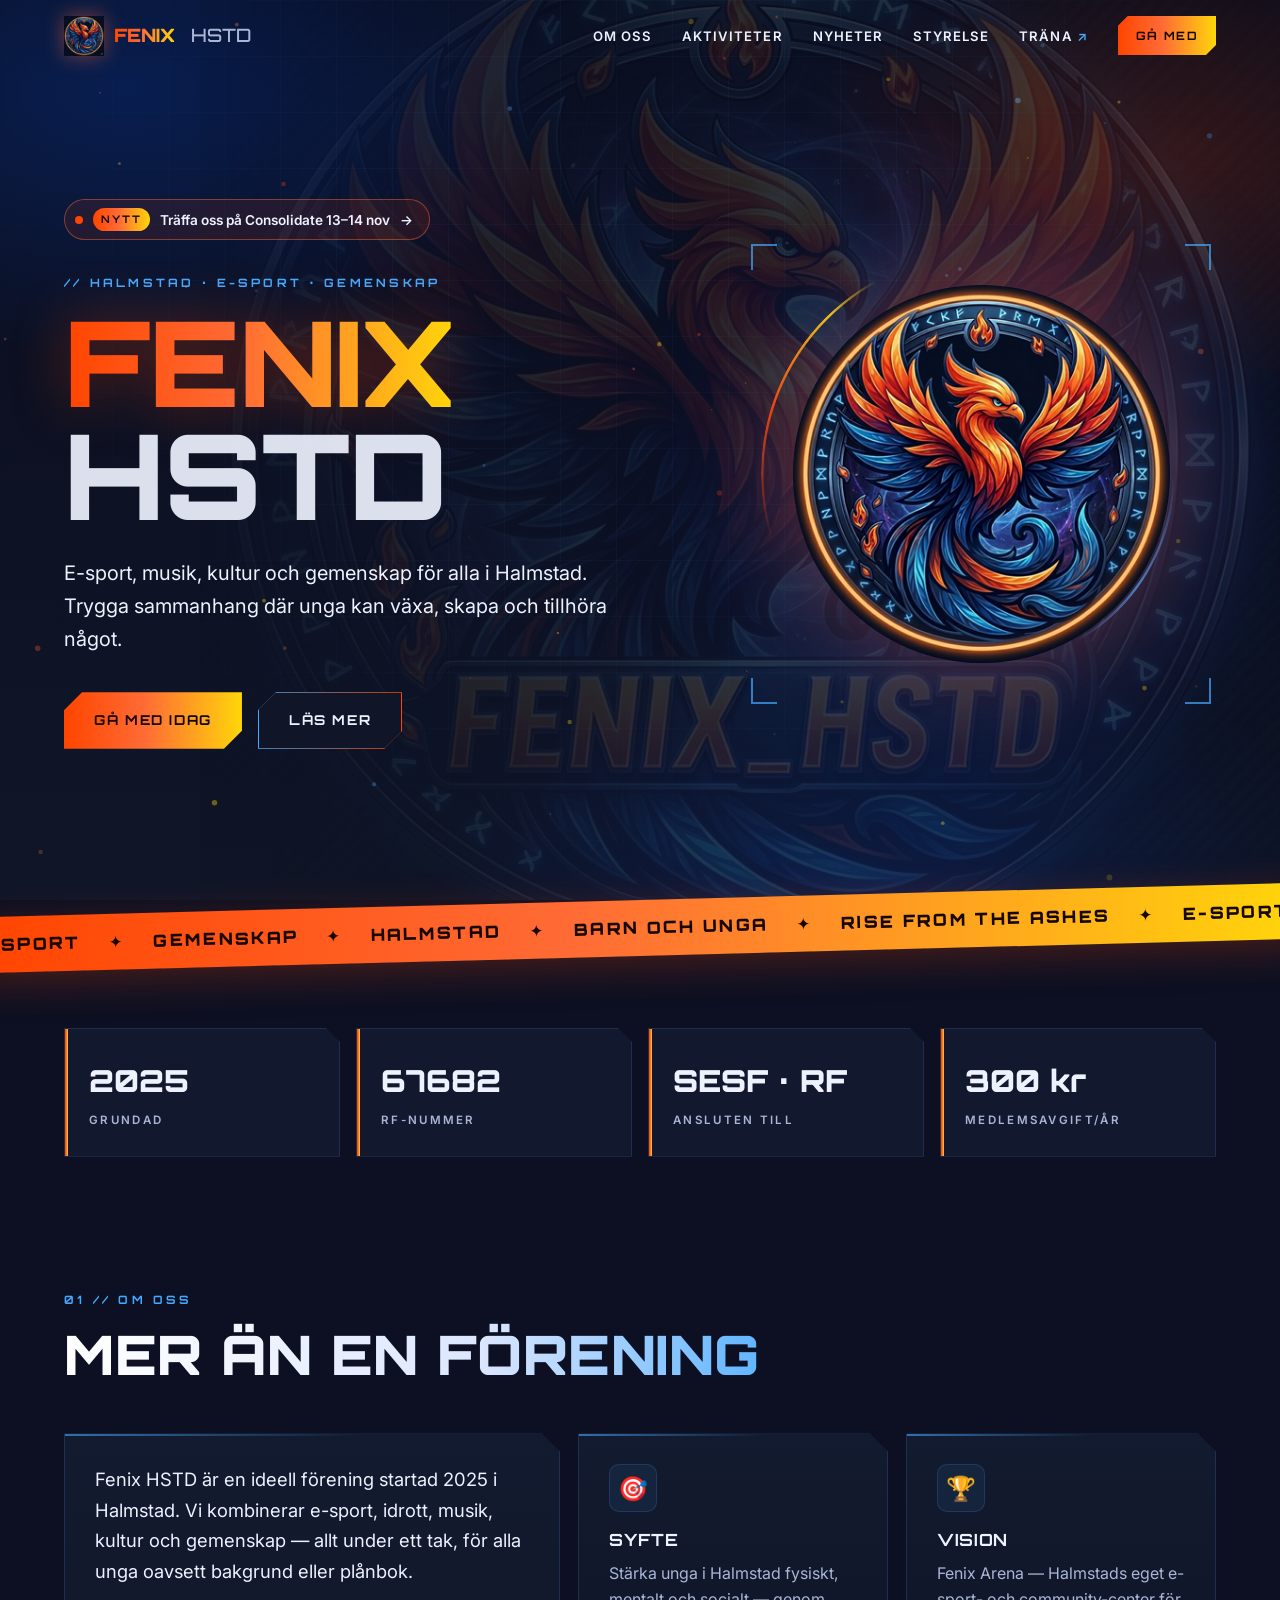
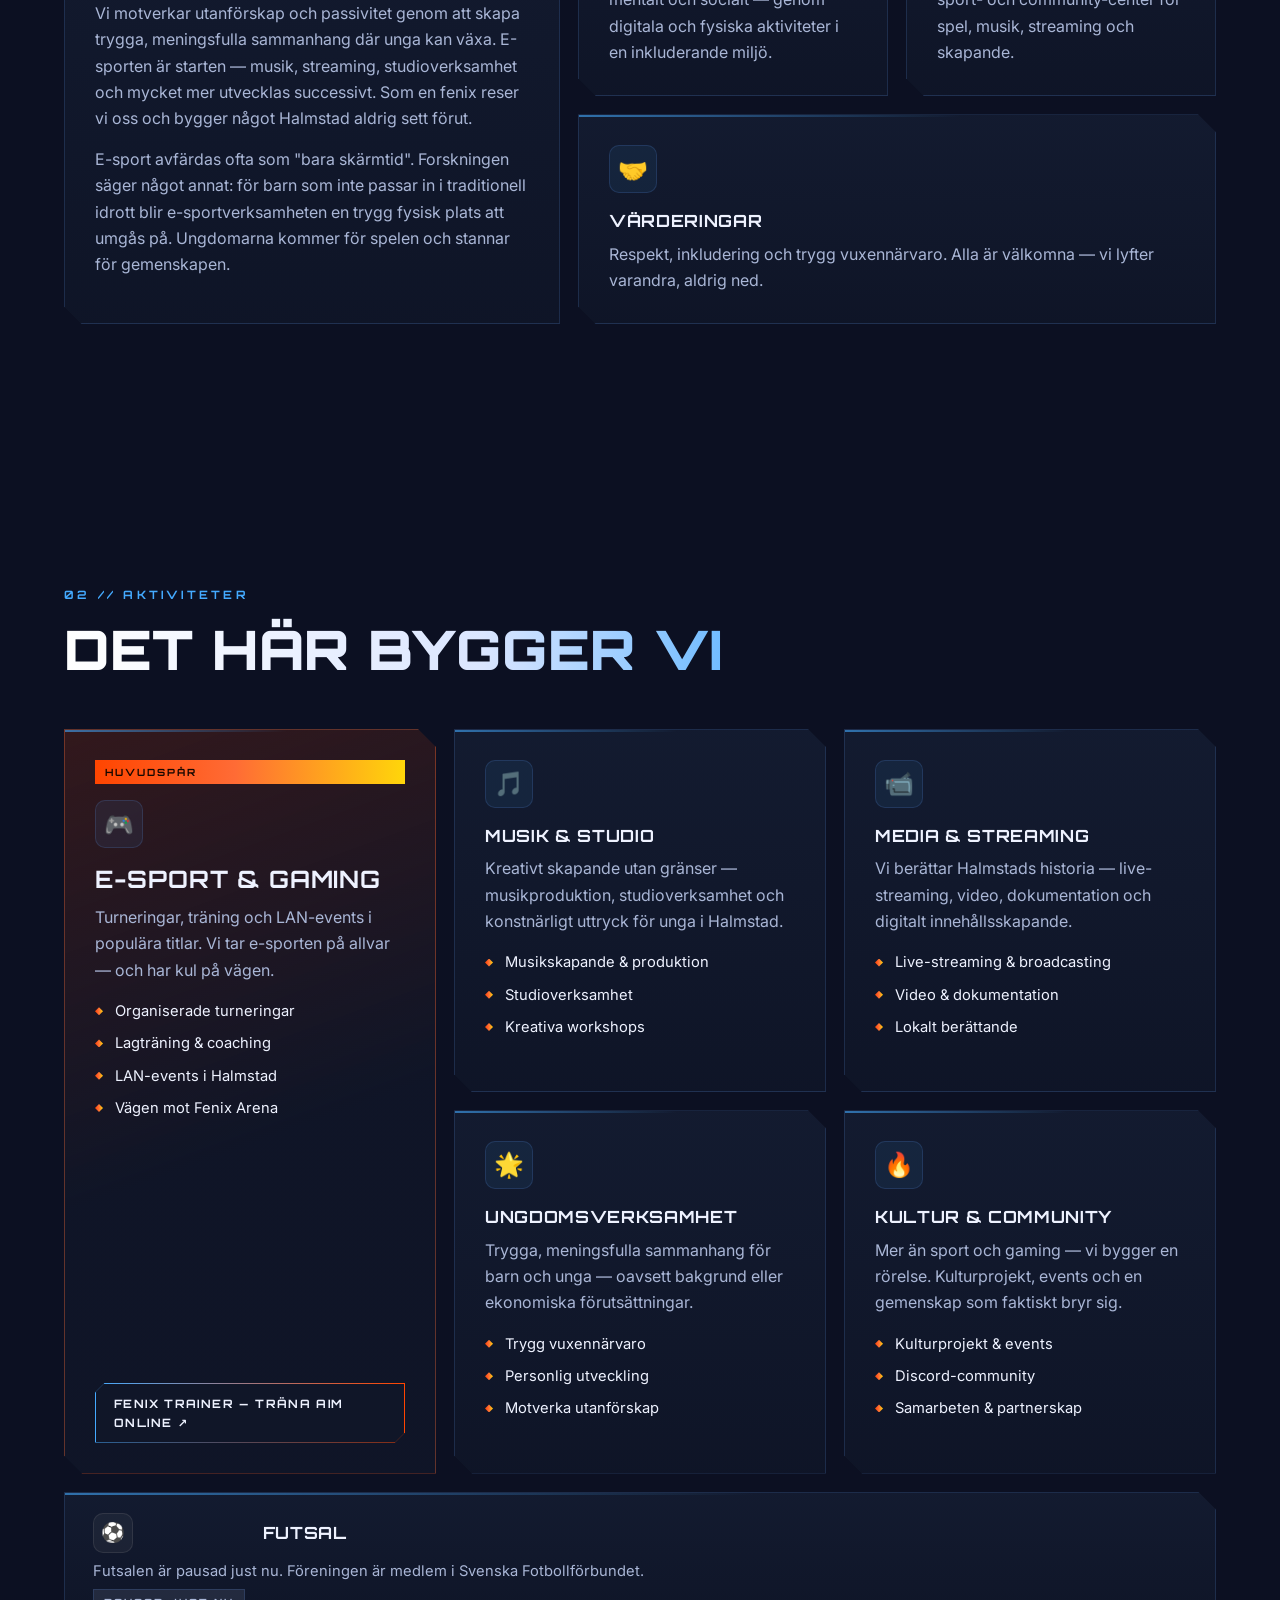
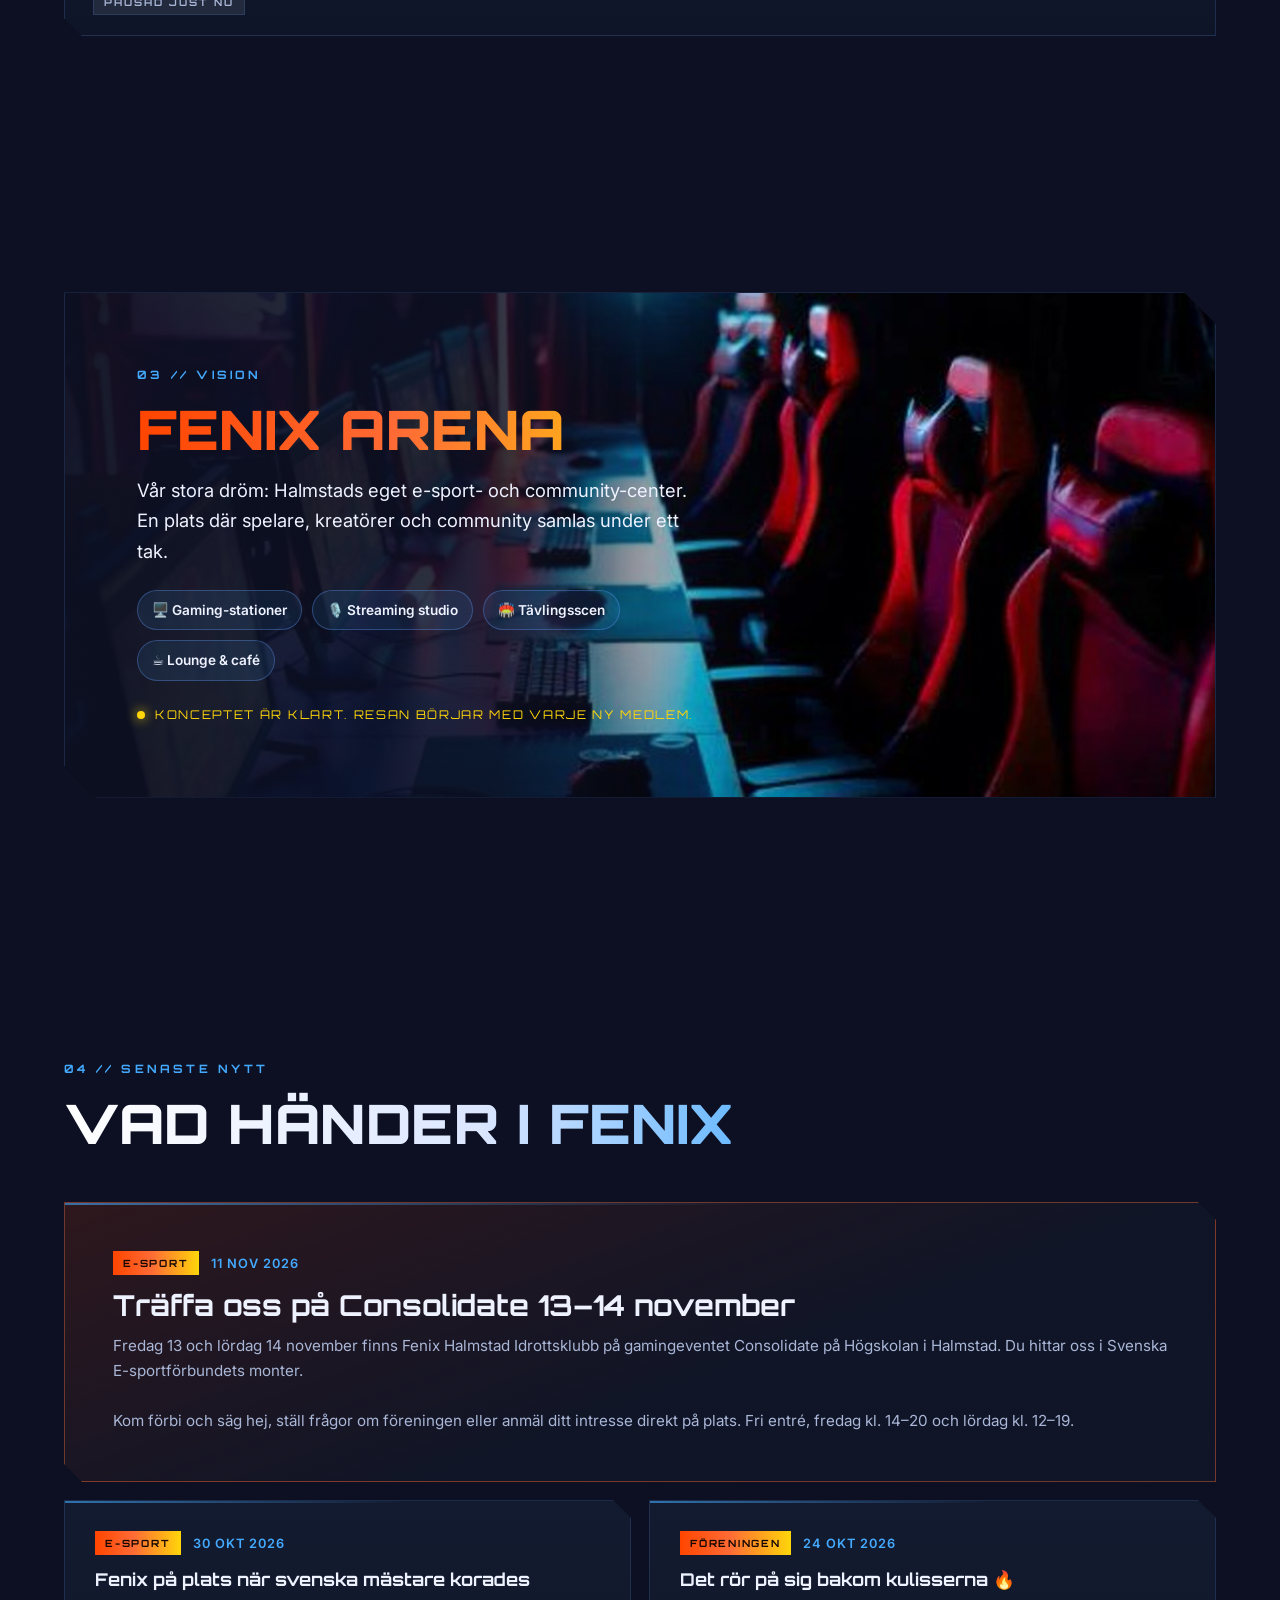
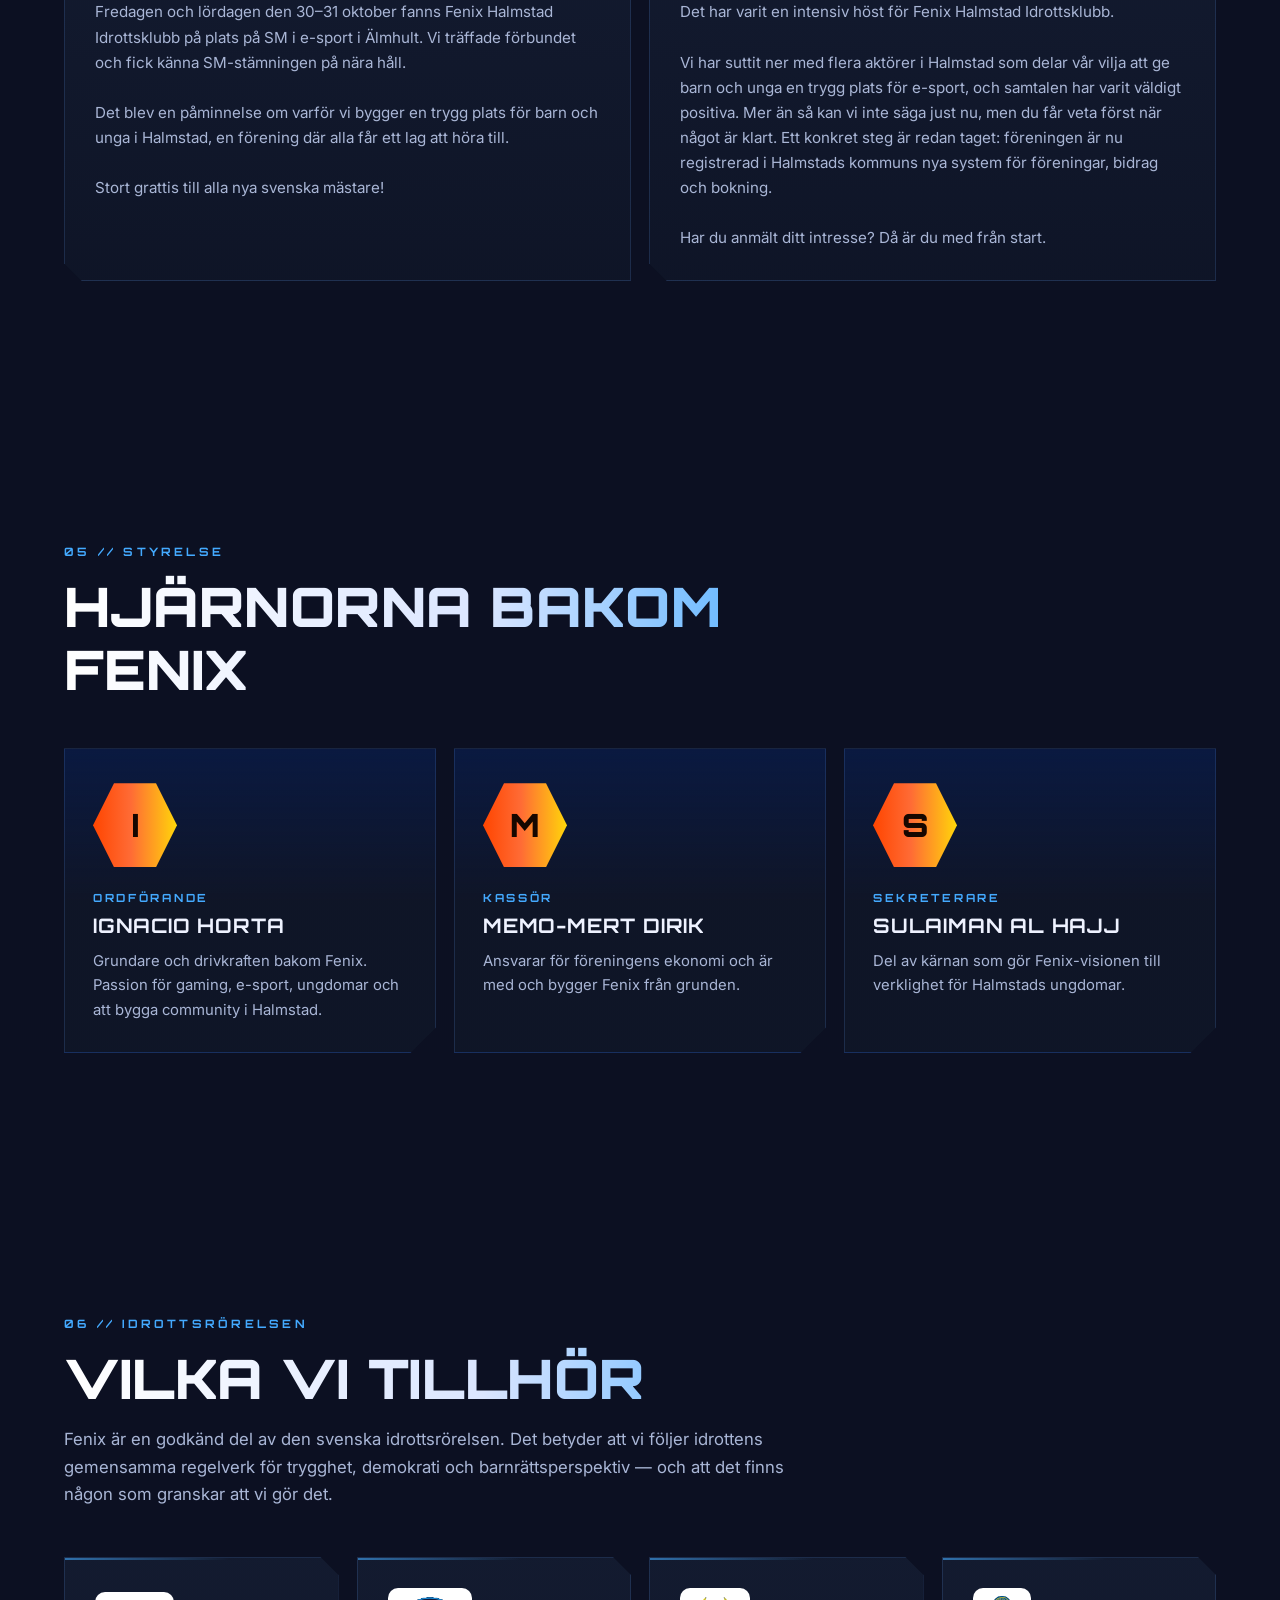
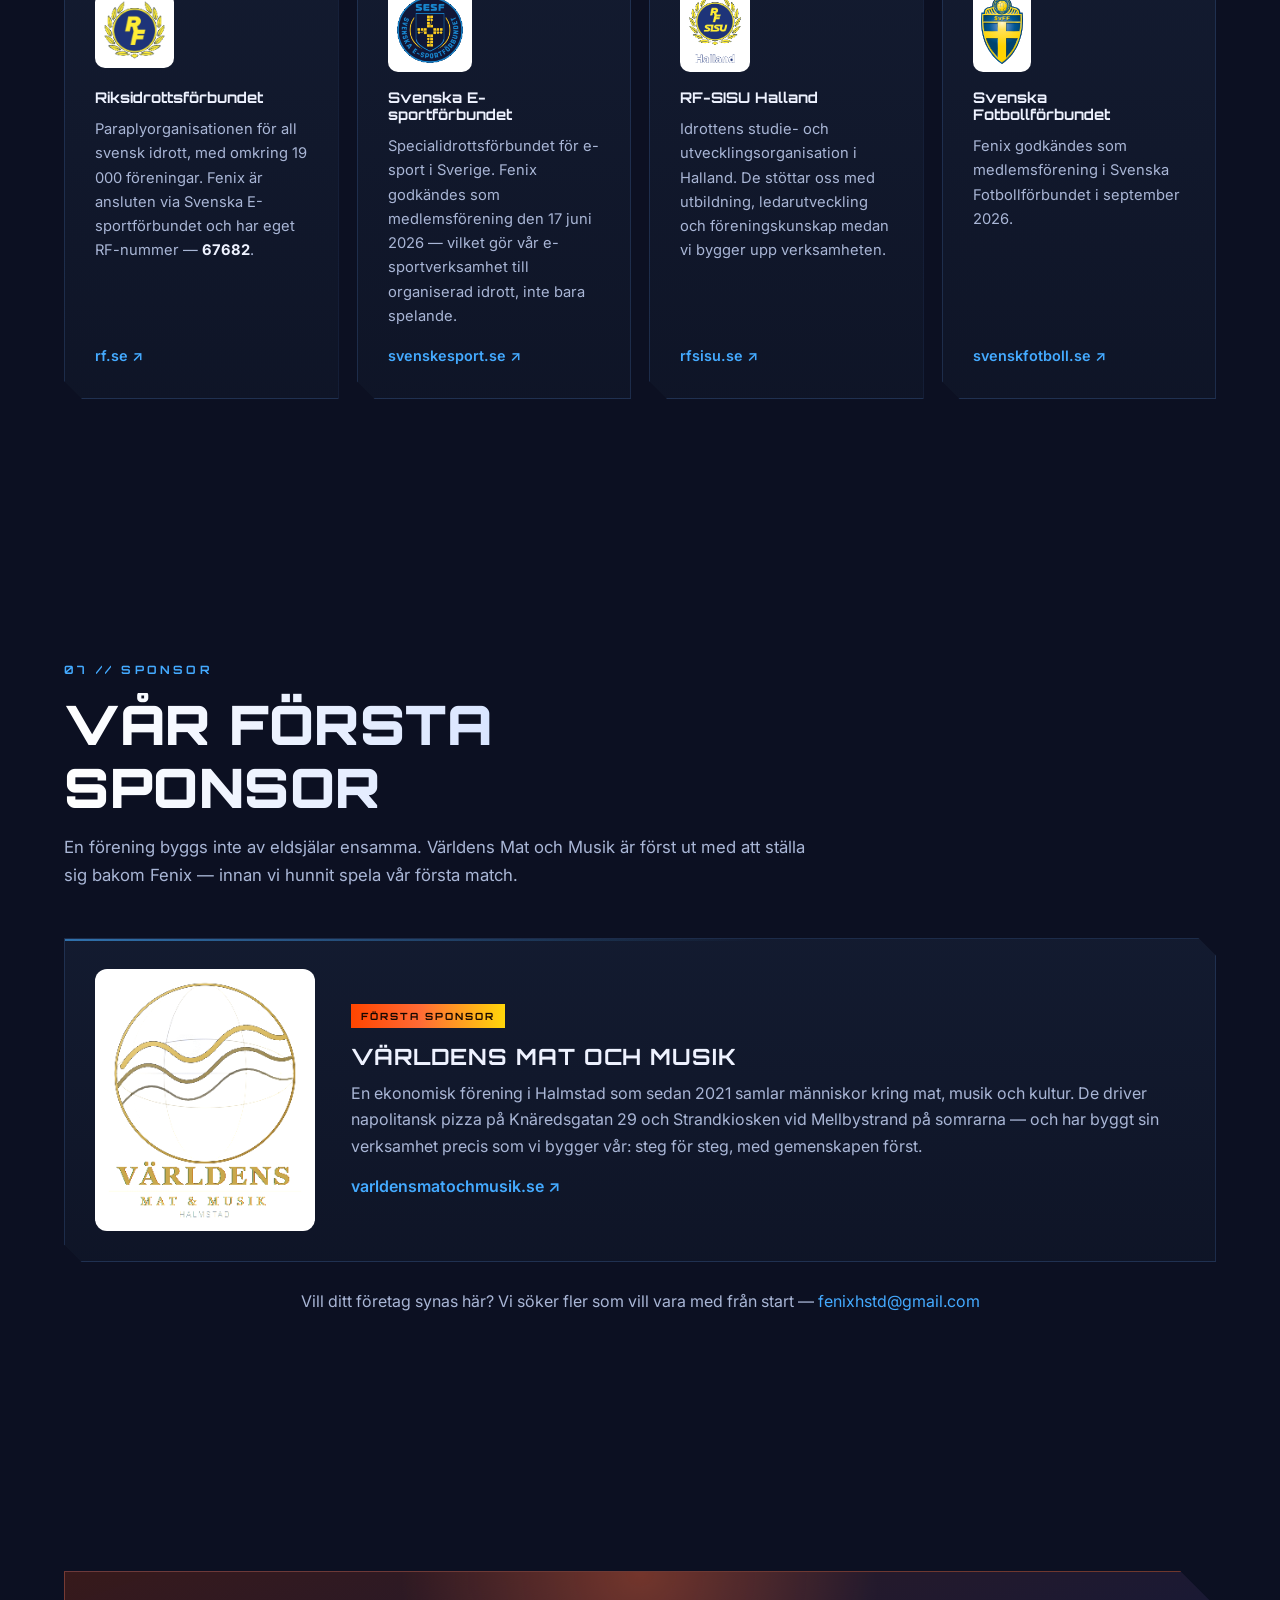
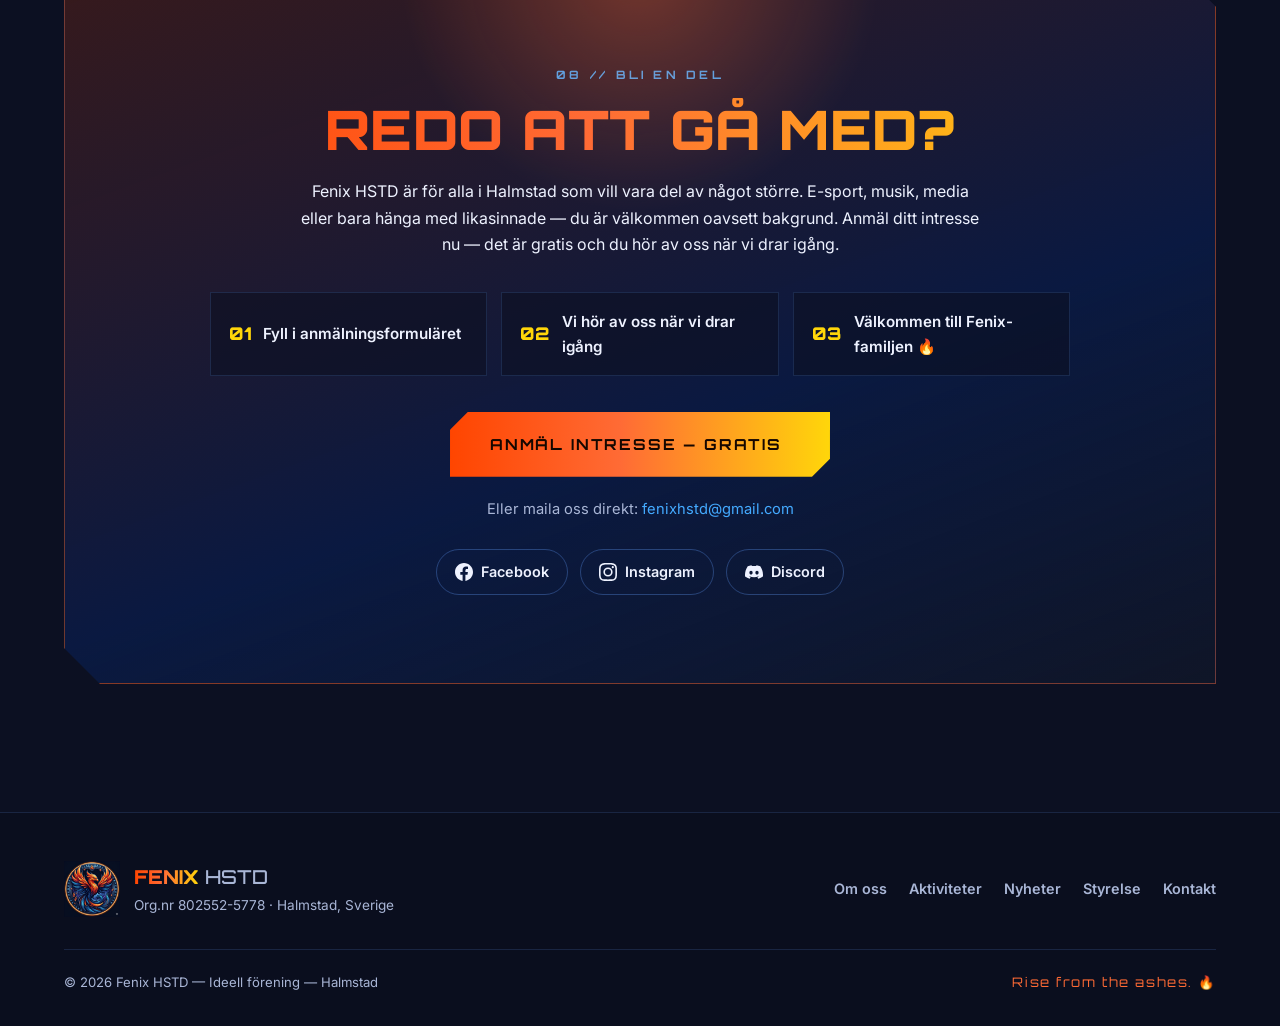
==== commit 6fc044d8: "Namnet Fenix HSTD utan understreck; SvFF:s officiella logga Co-Authored-By: Claude Opus 5.5 <noreply" ====
--- a/index.html
+++ b/index.html
@@ -3,7 +3,7 @@
 <head>
   <meta charset="UTF-8" />
   <meta name="viewport" content="width=device-width, initial-scale=1.0" />
-  <title>Fenix_hstd — E-sport och gemenskap för barn och unga i Halmstad</title>
+  <title>Fenix HSTD — E-sport och gemenskap för barn och unga i Halmstad</title>
   <meta name="description" content="Fenix Halmstad Idrottsklubb är en ideell e-sportförening för barn och unga i Halmstad. Medlem i Svenska E-sportförbundet och RF. Anmäl intresse gratis." />
   <link rel="canonical" href="https://fenixhstd.se/" />
   <link rel="icon" type="image/png" sizes="64x64" href="images/site/favicon-64.png" />
@@ -13,15 +13,15 @@
   <!-- Open Graph (Facebook, Instagram, Discord m.fl.) -->
   <meta property="og:type" content="website" />
   <meta property="og:url" content="https://fenixhstd.se/" />
-  <meta property="og:title" content="Fenix_hstd — E-sport och gemenskap i Halmstad" />
+  <meta property="og:title" content="Fenix HSTD — E-sport och gemenskap i Halmstad" />
   <meta property="og:description" content="Ideell e-sportförening för barn och unga i Halmstad. Startad 2025. Öppen för alla." />
   <meta property="og:image" content="https://fenixhstd.se/images/site/og-delningsbild.jpg" />
   <meta property="og:locale" content="sv_SE" />
-  <meta property="og:site_name" content="Fenix_hstd" />
+  <meta property="og:site_name" content="Fenix HSTD" />
 
   <!-- Twitter / X Card -->
   <meta name="twitter:card" content="summary_large_image" />
-  <meta name="twitter:title" content="Fenix_hstd — E-sport och gemenskap i Halmstad" />
+  <meta name="twitter:title" content="Fenix HSTD — E-sport och gemenskap i Halmstad" />
   <meta name="twitter:description" content="Ideell e-sportförening för barn och unga i Halmstad." />
   <meta name="twitter:image" content="https://fenixhstd.se/images/site/og-delningsbild.jpg" />
 
@@ -32,7 +32,7 @@
     "@context": "https://schema.org",
     "@type": "SportsOrganization",
     "name": "Fenix Halmstad Idrottsklubb",
-    "alternateName": "Fenix_hstd",
+    "alternateName": "Fenix HSTD",
     "url": "https://fenixhstd.se/",
     "logo": "https://fenixhstd.se/images/site/fenix-logo-400.png",
     "email": "fenixhstd@gmail.com",
@@ -68,9 +68,9 @@
   <!-- NAVBAR -->
   <header id="navbar">
     <div class="nav-inner">
-      <a href="#hero" class="logo" aria-label="Fenix_hstd, till toppen">
+      <a href="#hero" class="logo" aria-label="Fenix HSTD, till toppen">
         <img src="images/site/fenix-logo-96.png" width="40" height="40" alt="" class="logo-img" />
-        <span class="logo-fenix">FENIX</span><span class="logo-tag">_hstd</span>
+        <span class="logo-fenix">FENIX</span><span class="logo-tag">HSTD</span>
       </a>
       <button class="burger" id="burger" aria-label="Öppna menyn" aria-expanded="false" aria-controls="nav-links">
         <span></span><span></span><span></span>
@@ -103,7 +103,7 @@
         </a>
         <p class="hud-label reveal">// Halmstad · E-sport · Gemenskap</p>
         <h1 id="hero-title" class="hero-title">
-          <span class="glitch" data-text="FENIX">FENIX</span><span class="hero-title-tag">_HSTD</span>
+          <span class="glitch" data-text="FENIX">FENIX</span><span class="hero-title-tag">HSTD</span>
         </h1>
         <p class="hero-desc reveal">
           E-sport, musik, kultur och gemenskap för alla i Halmstad.
@@ -152,7 +152,7 @@
       <div class="bento om-bento">
         <article class="panel panel-lg reveal">
           <p class="lead">
-            Fenix_hstd är en ideell förening startad 2025 i Halmstad. Vi kombinerar
+            Fenix HSTD är en ideell förening startad 2025 i Halmstad. Vi kombinerar
             e-sport, idrott, musik, kultur och gemenskap — allt under ett tak,
             för alla unga oavsett bakgrund eller plånbok.
           </p>
@@ -366,9 +366,10 @@
           <a href="https://www.rfsisu.se/distrikt/halland" target="_blank" rel="noopener">rfsisu.se ↗<span class="sr-only"> (öppnas i nytt fönster)</span></a>
         </article>
         <article class="panel org reveal" style="--delay:.24s">
-          <div class="org-logo"><span class="org-fallback">SvFF</span></div>
+          <div class="org-logo"><img src="images/site/logo-svff.svg" width="63" height="100" loading="lazy" alt="Svenska Fotbollförbundets logotyp" /></div>
           <h3>Svenska Fotbollförbundet</h3>
           <p>Fenix godkändes som medlemsförening i Svenska Fotbollförbundet i september 2026.</p>
+          <a href="https://www.svenskfotboll.se" target="_blank" rel="noopener">svenskfotboll.se ↗<span class="sr-only"> (öppnas i nytt fönster)</span></a>
         </article>
       </div>
     </div>
@@ -416,7 +417,7 @@
         <span class="hud-label">08 // Bli en del</span>
         <h2 id="ga-med-title">Redo att gå med?</h2>
         <p class="join-lead">
-          Fenix_hstd är för alla i Halmstad som vill vara del av något större.
+          Fenix HSTD är för alla i Halmstad som vill vara del av något större.
           E-sport, musik, media eller bara hänga med likasinnade —
           du är välkommen oavsett bakgrund. Anmäl ditt intresse nu — det är gratis och du hör av oss när vi drar igång.
         </p>
@@ -456,7 +457,7 @@
         <div class="footer-brand">
           <img src="images/site/fenix-logo-96.png" width="56" height="56" alt="" loading="lazy" />
           <div>
-            <div class="footer-wordmark"><span class="logo-fenix">FENIX</span><span class="logo-tag">_hstd</span></div>
+            <div class="footer-wordmark"><span class="logo-fenix">FENIX</span><span class="logo-tag">HSTD</span></div>
             <p>Org.nr 802552-5778 · Halmstad, Sverige</p>
           </div>
         </div>
@@ -469,7 +470,7 @@
         </nav>
       </div>
       <div class="footer-bottom">
-        <p>© 2026 Fenix_hstd — Ideell förening — Halmstad</p>
+        <p>© 2026 Fenix HSTD — Ideell förening — Halmstad</p>
         <p class="footer-motto">Rise from the ashes. 🔥</p>
       </div>
     </div>
--- a/style.css
+++ b/style.css
@@ -161,7 +161,7 @@
 .logo { display: flex; align-items: center; gap: 10px; font-family: var(--font-head); font-size: 1.15rem; }
 .logo-img { width: 40px; height: 40px; filter: drop-shadow(0 0 10px rgba(255, 107, 53, .45)); }
 .logo-fenix { font-weight: 900; background: var(--grad-fire); -webkit-background-clip: text; background-clip: text; color: transparent; }
-.logo-tag { color: var(--text-muted); font-weight: 500; }
+.logo-tag { color: var(--text-muted); font-weight: 500; margin-left: .3em; }
 
 .nav-links { display: flex; align-items: center; gap: 30px; list-style: none; }
 .nav-links a:not(.btn) {
@@ -229,6 +229,7 @@
   filter: drop-shadow(0 0 28px rgba(255, 69, 0, .35));
 }
 .hero-title-tag { color: var(--text); opacity: .92; }
+.hero-title .glitch { margin-right: .28em; }
 .glitch::before, .glitch::after {
   content: attr(data-text); position: absolute; left: 0; top: 0;
   background: inherit; -webkit-background-clip: text; background-clip: text; color: transparent;
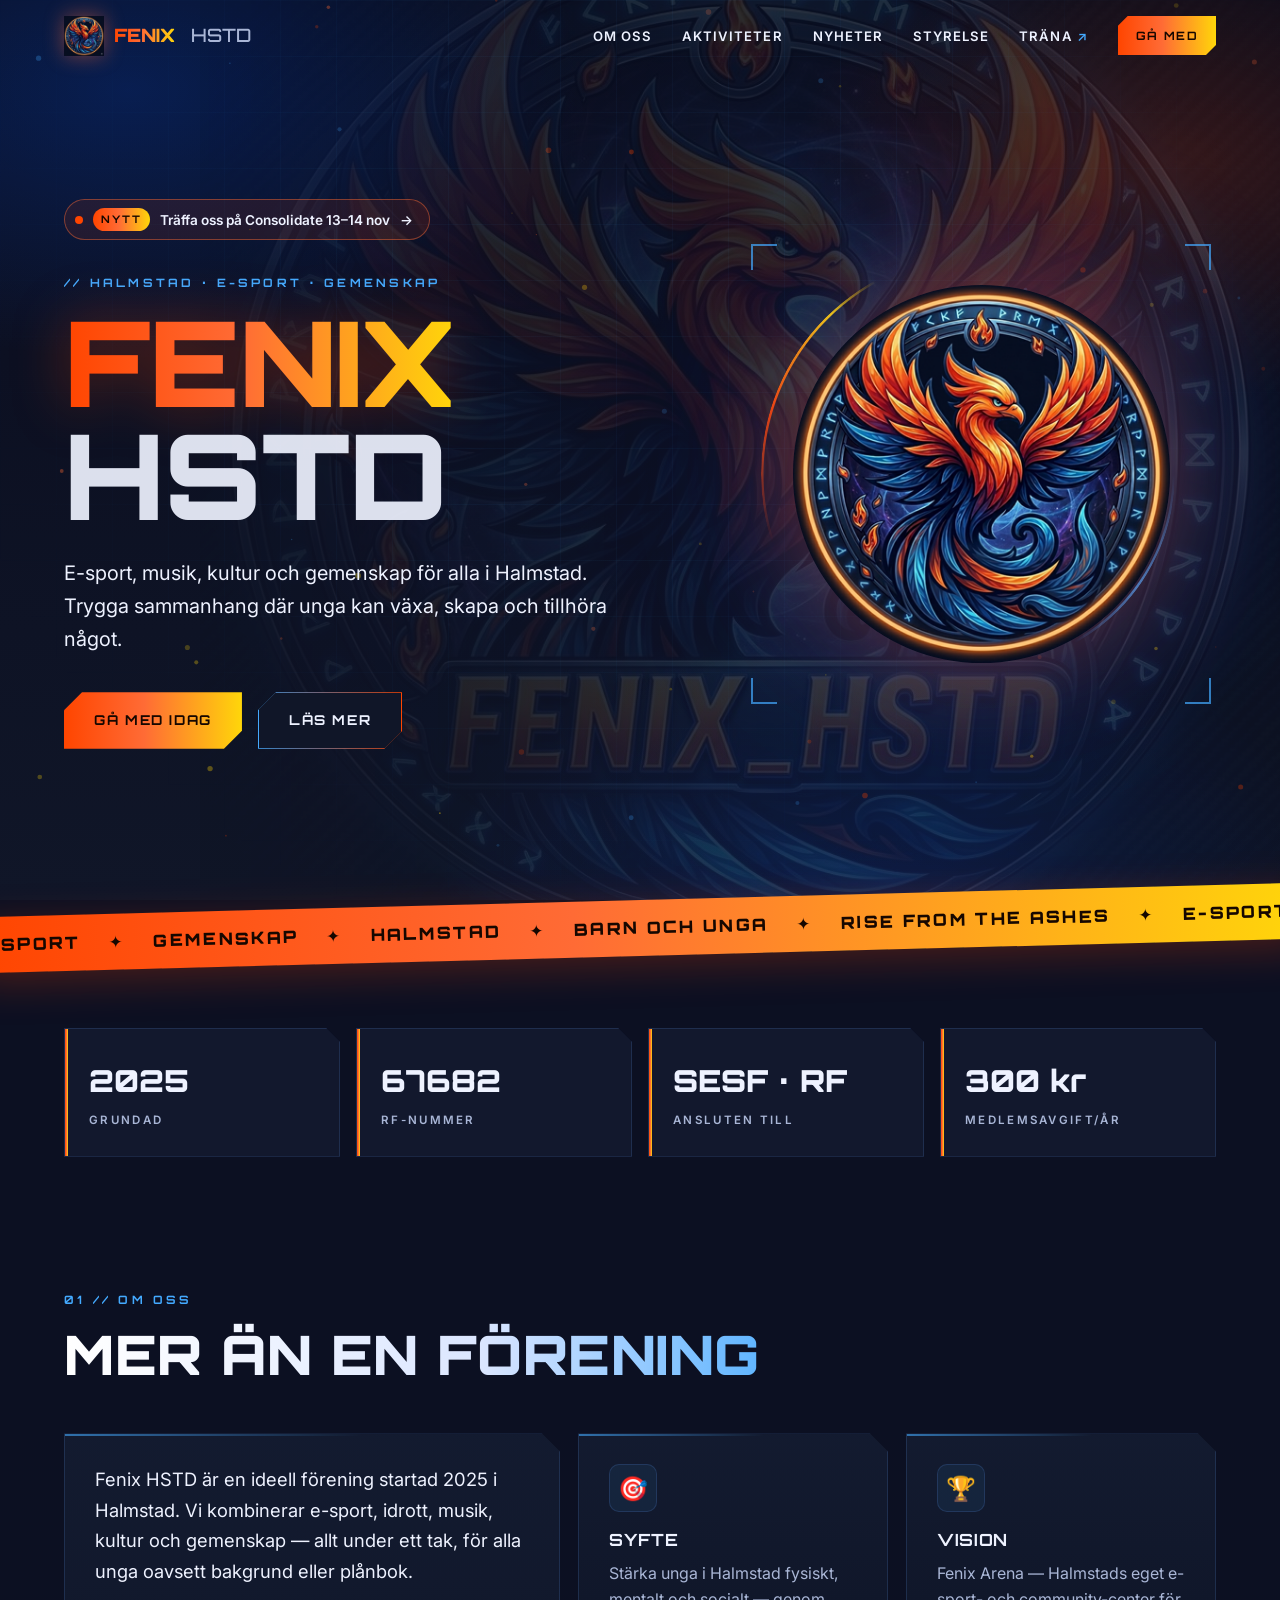
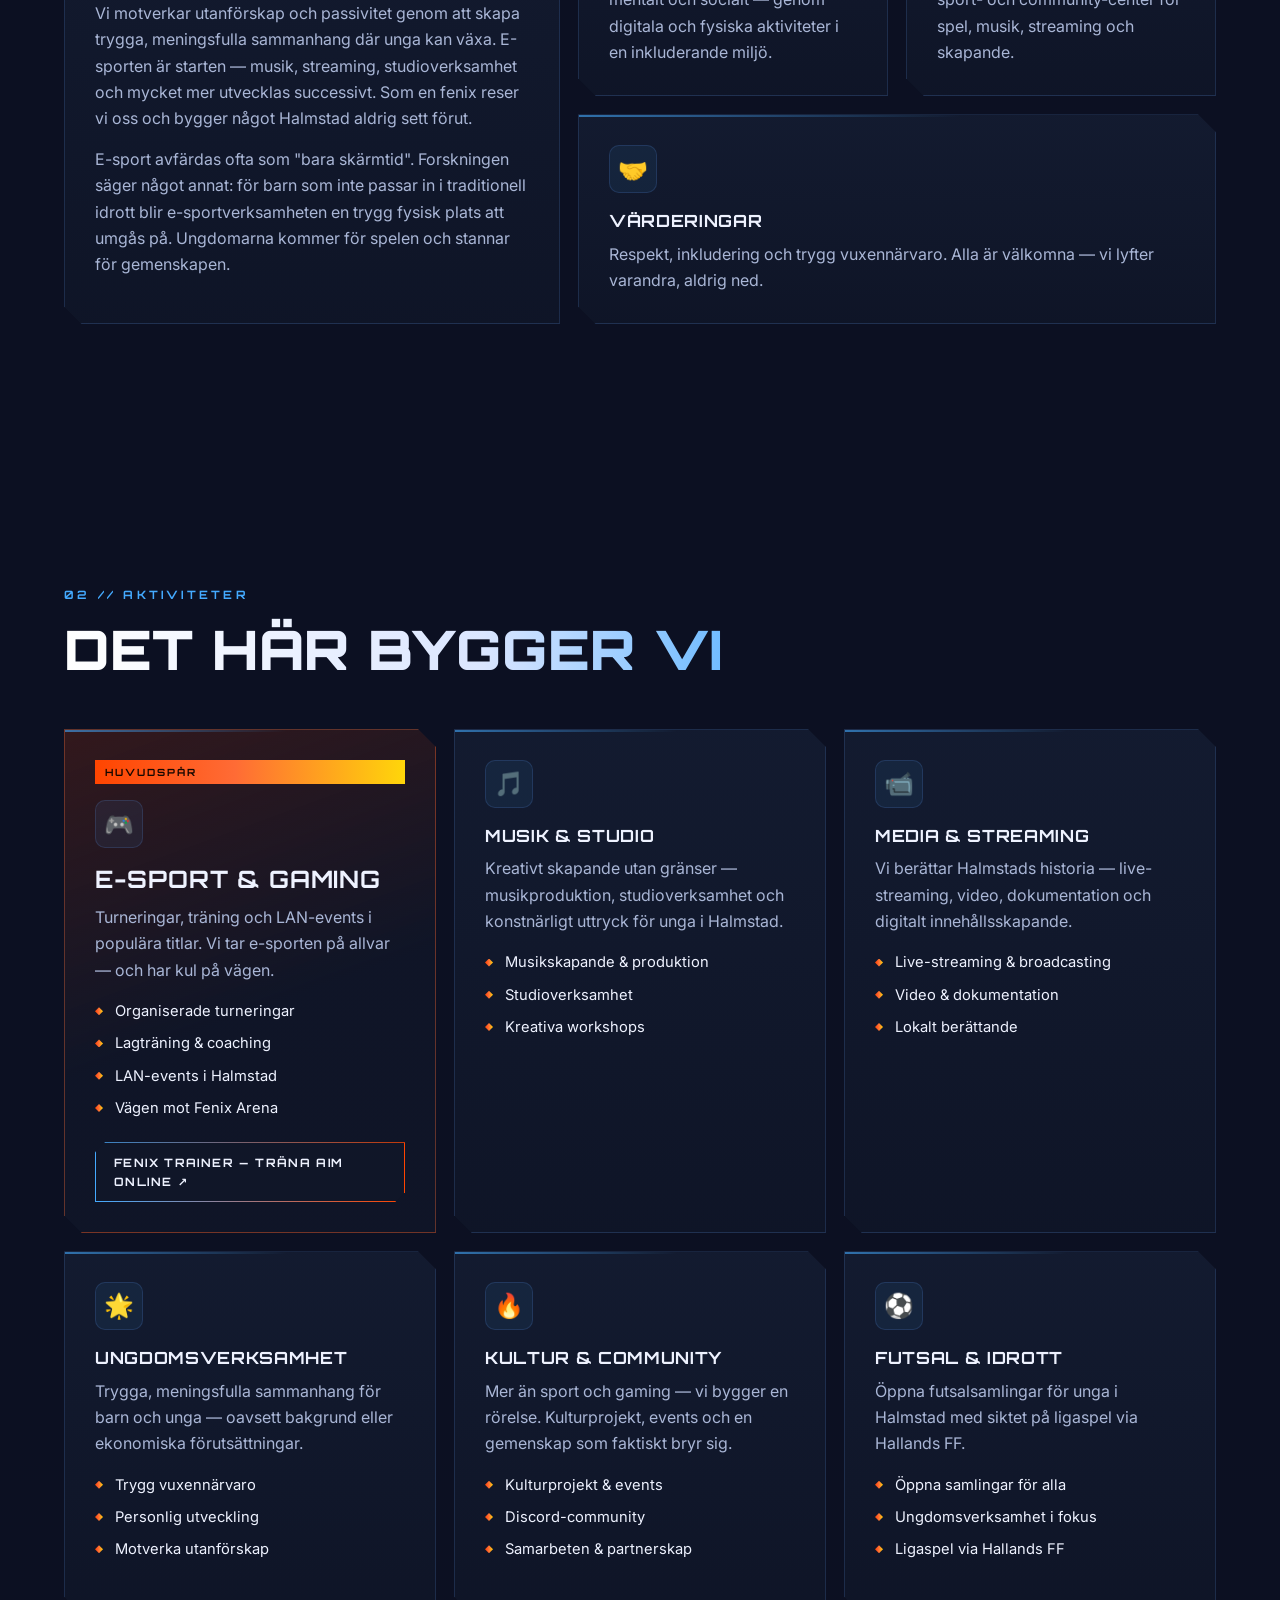
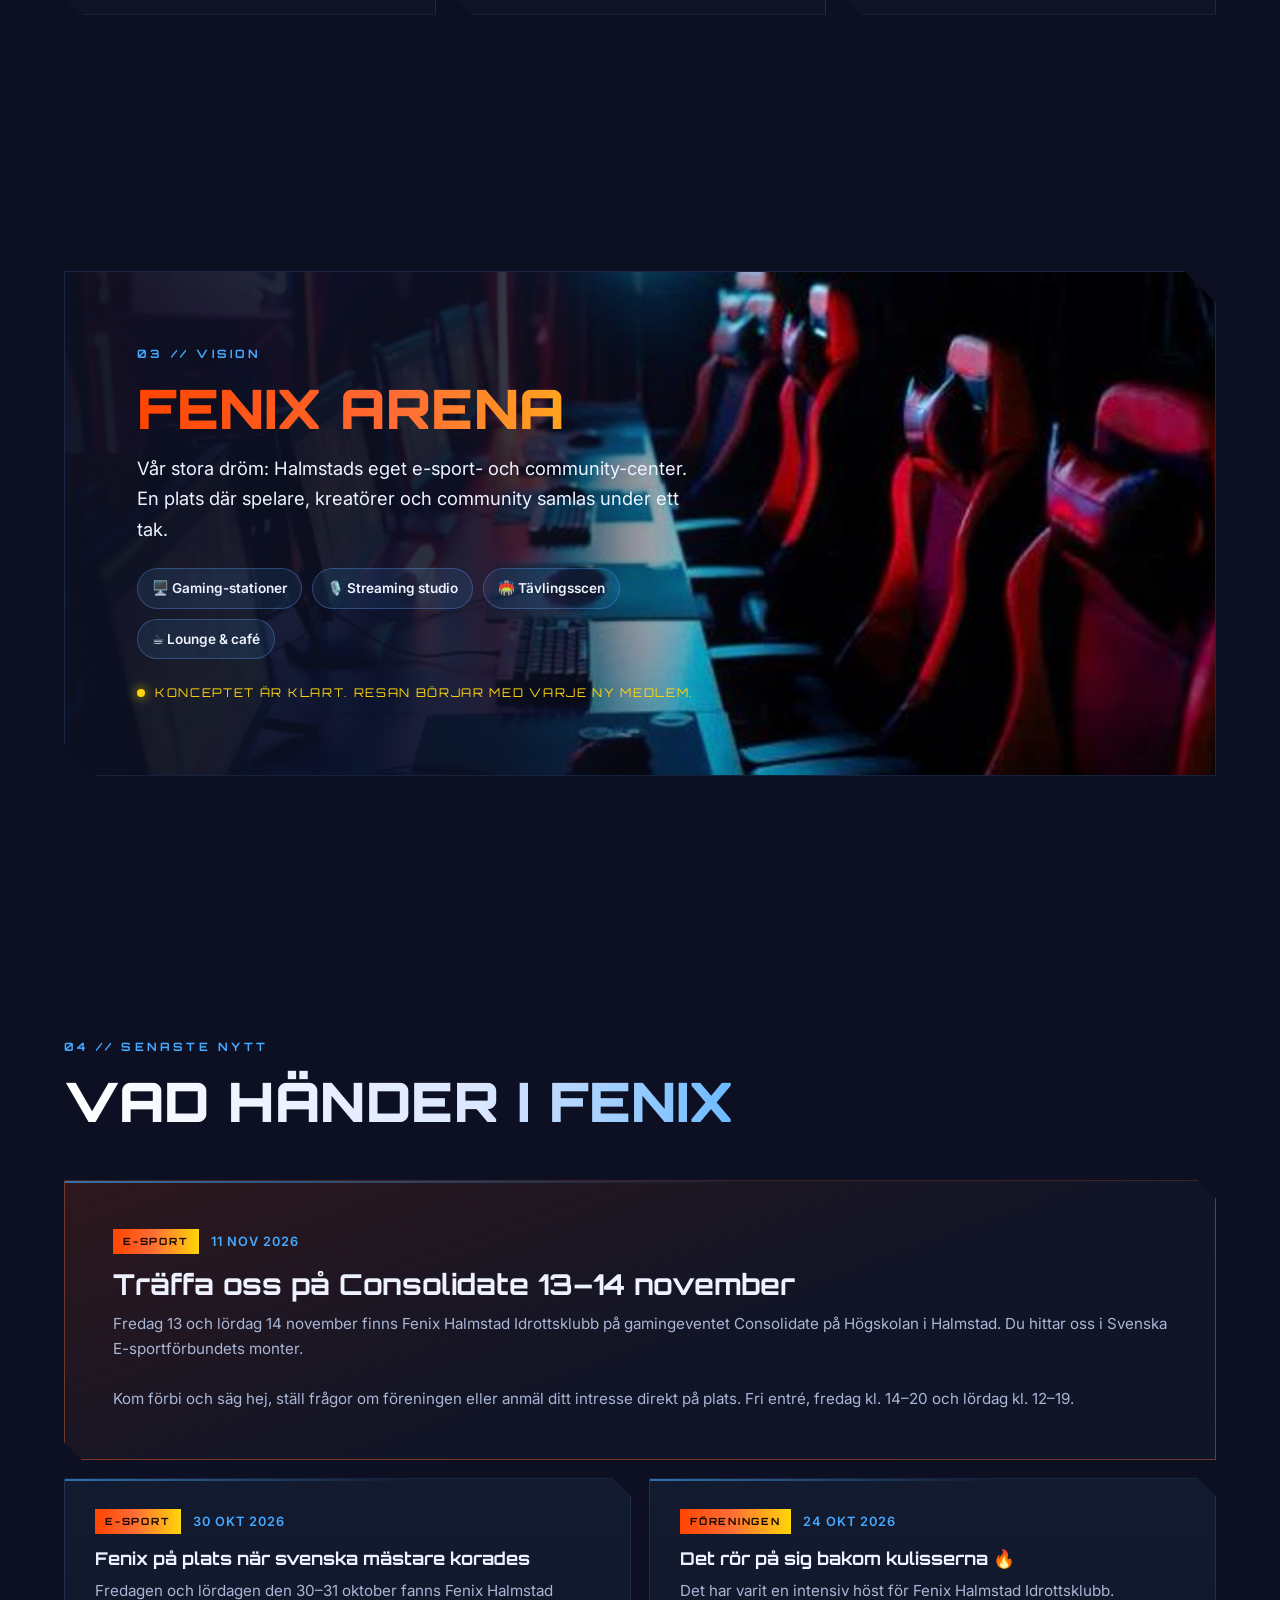
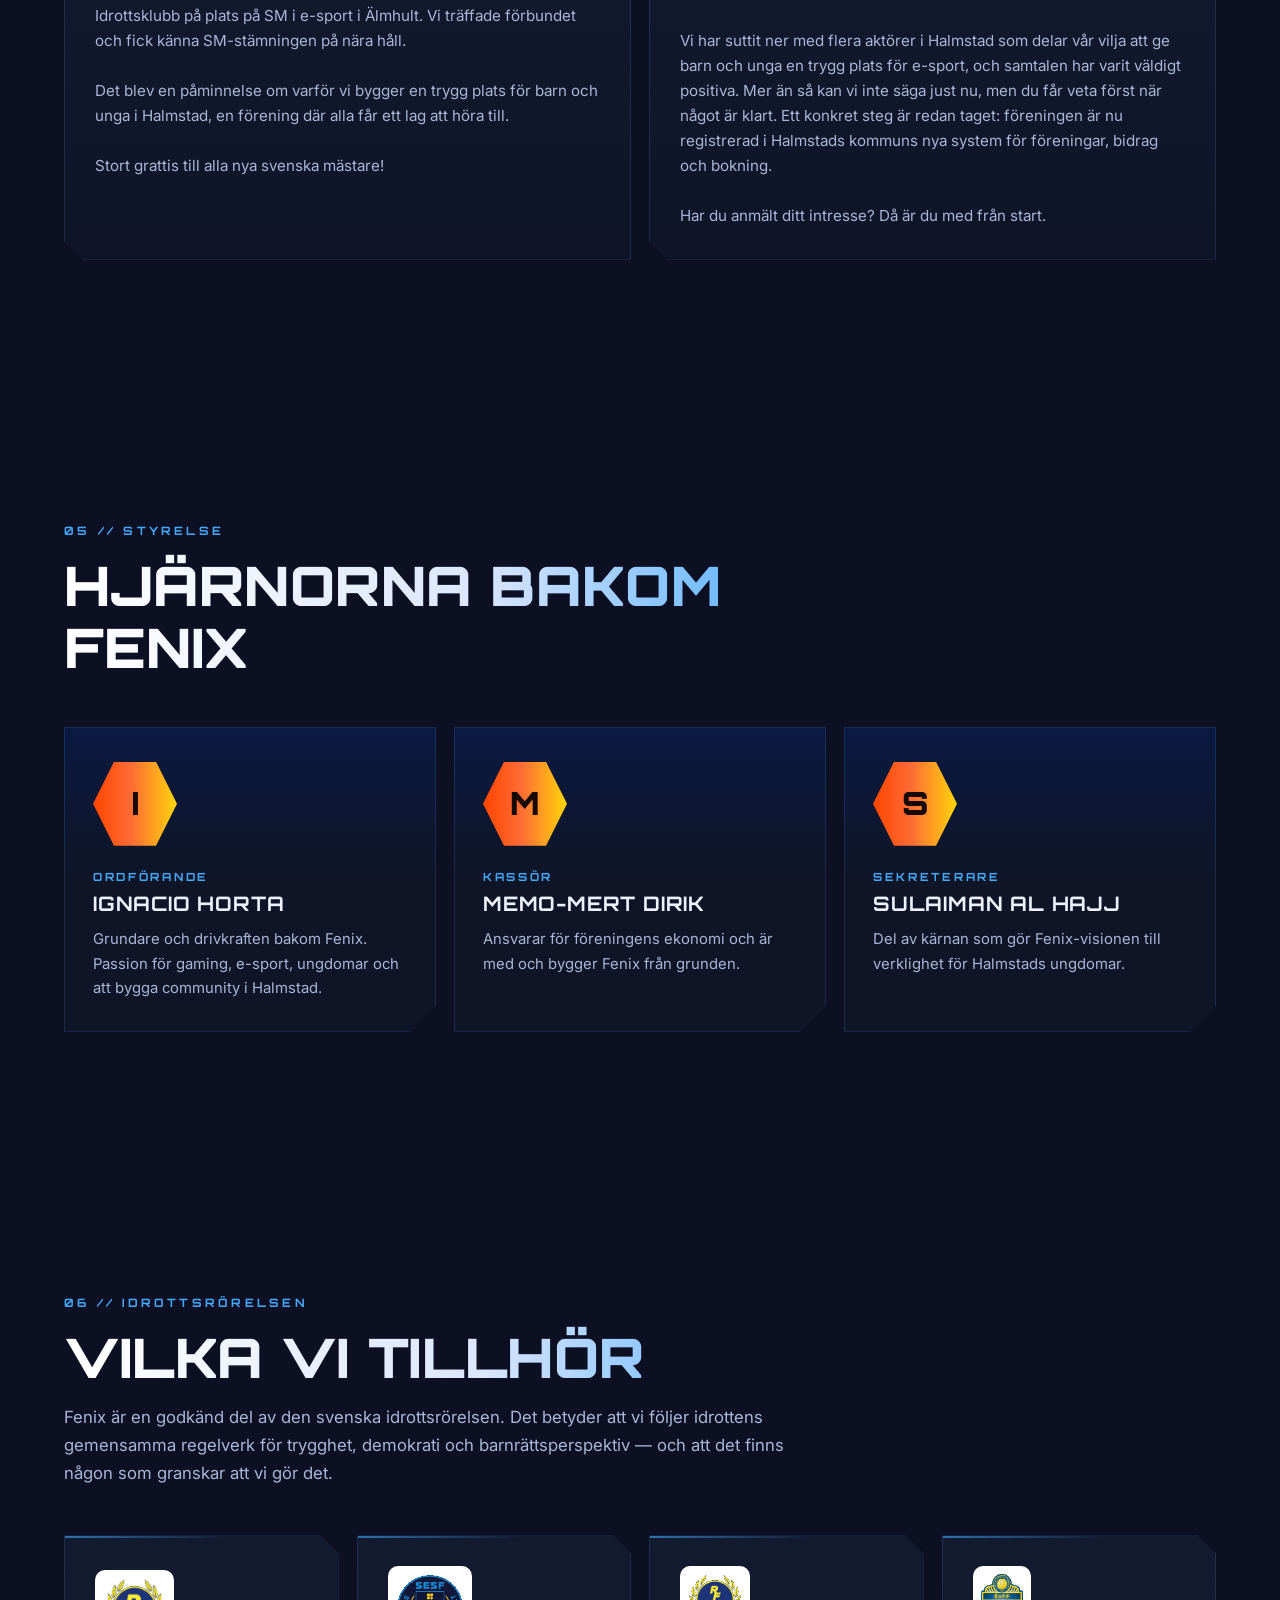
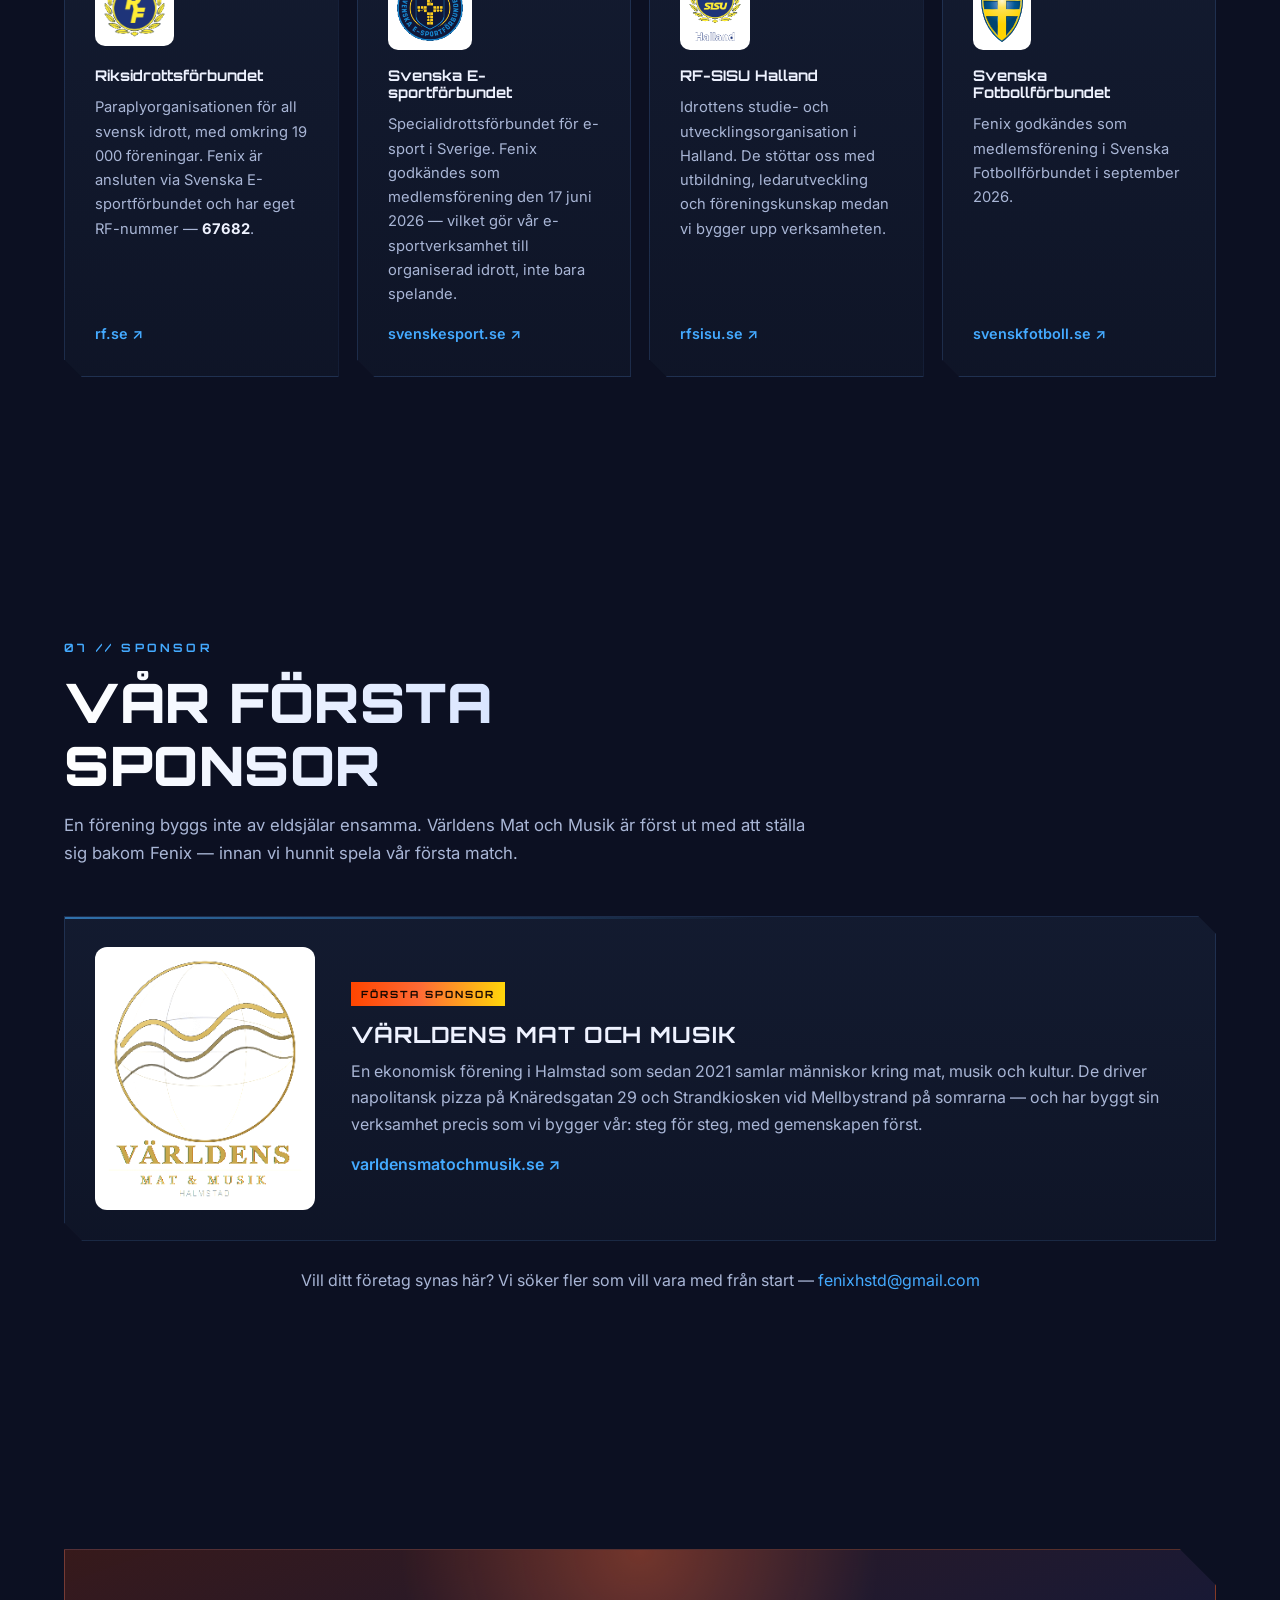
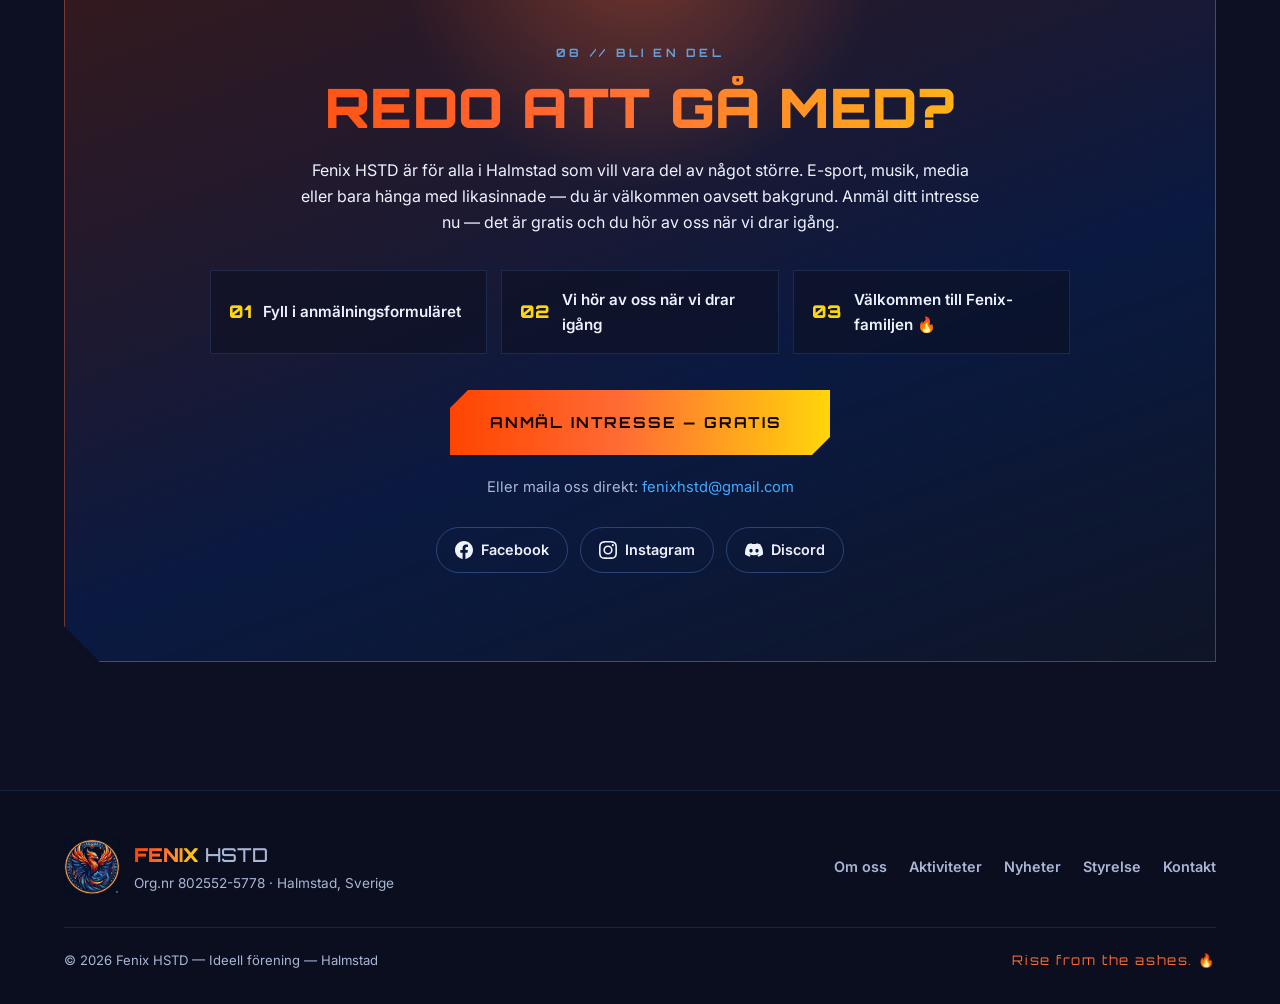
==== commit 8379273d: "Futsal & Idrott som vanligt aktivitetskort (inte pausad), jämnt rutnät 3 x 2 Co-Authored-By: Claude " ====
--- a/index.html
+++ b/index.html
@@ -255,11 +255,15 @@
           </ul>
         </article>
 
-        <article class="panel akt akt-paused reveal" style="--delay:.24s">
-          <span class="akt-tag akt-tag-muted">Pausad just nu</span>
+        <article class="panel akt reveal" style="--delay:.24s">
           <span class="panel-icon" aria-hidden="true">⚽</span>
-          <h3>Futsal</h3>
-          <p>Futsalen är pausad just nu. Föreningen är medlem i Svenska Fotbollförbundet.</p>
+          <h3>Futsal &amp; Idrott</h3>
+          <p>Öppna futsalsamlingar för unga i Halmstad med siktet på ligaspel via Hallands FF.</p>
+          <ul>
+            <li>Öppna samlingar för alla</li>
+            <li>Ungdomsverksamhet i fokus</li>
+            <li>Ligaspel via Hallands FF</li>
+          </ul>
         </article>
 
       </div>
--- a/style.css
+++ b/style.css
@@ -319,7 +319,7 @@
 .om-bento .panel:nth-child(4) { grid-column: 2 / span 2; }
 
 .akt-bento { grid-template-columns: repeat(3, 1fr); }
-.akt-feature { grid-row: span 2; display: flex; flex-direction: column; background: linear-gradient(160deg, rgba(255, 69, 0, .16), rgba(16, 22, 40, .9) 55%); border-color: rgba(255, 107, 53, .35); }
+.akt-feature { display: flex; flex-direction: column; background: linear-gradient(160deg, rgba(255, 69, 0, .16), rgba(16, 22, 40, .9) 55%); border-color: rgba(255, 107, 53, .35); }
 .akt-feature h3 { font-size: 1.5rem; }
 .akt-feature .btn { margin-top: auto; align-self: flex-start; }
 .akt ul { list-style: none; margin: 16px 0 22px; display: grid; gap: 8px; }
@@ -330,16 +330,6 @@
   font-family: var(--font-head); font-size: .62rem; font-weight: 700; letter-spacing: .2em; text-transform: uppercase;
   color: #160700; background: var(--grad-fire);
 }
-.akt-tag-muted { color: var(--text-muted); background: rgba(169, 182, 214, .12); border: 1px solid var(--line); }
-.akt-paused {
-  grid-column: 1 / -1;
-  display: grid; grid-template-columns: auto auto 1fr; align-items: center; gap: 6px 18px;
-  padding: 20px 28px; opacity: .8;
-}
-.akt-paused .akt-tag { order: 3; justify-self: end; margin: 0; }
-.akt-paused .panel-icon { filter: grayscale(1); margin: 0; width: 40px; height: 40px; font-size: 1.2rem; }
-.akt-paused h3 { margin: 0; }
-.akt-paused p { grid-column: 1 / -1; font-size: .92rem; }
 
 /* ── Arena ── */
 .arena {
@@ -455,7 +445,6 @@
   .om-bento .panel-lg { grid-column: span 2; grid-row: auto; }
   .om-bento .panel:nth-child(4) { grid-column: span 2; }
   .akt-bento { grid-template-columns: 1fr 1fr; }
-  .akt-feature { grid-column: span 2; grid-row: auto; }
 }
 
 @media (max-width: 820px) {
@@ -481,7 +470,7 @@
 @media (max-width: 560px) {
   .container, .nav-inner { padding: 0 16px; }
   .om-bento, .akt-bento, .org-grid { grid-template-columns: 1fr; }
-  .om-bento .panel-lg, .om-bento .panel:nth-child(4), .akt-feature { grid-column: auto; }
+  .om-bento .panel-lg, .om-bento .panel:nth-child(4) { grid-column: auto; }
   .panel { padding: 24px; }
   .hero-emblem { max-width: 220px; }
   .btn { padding: 14px 22px; }
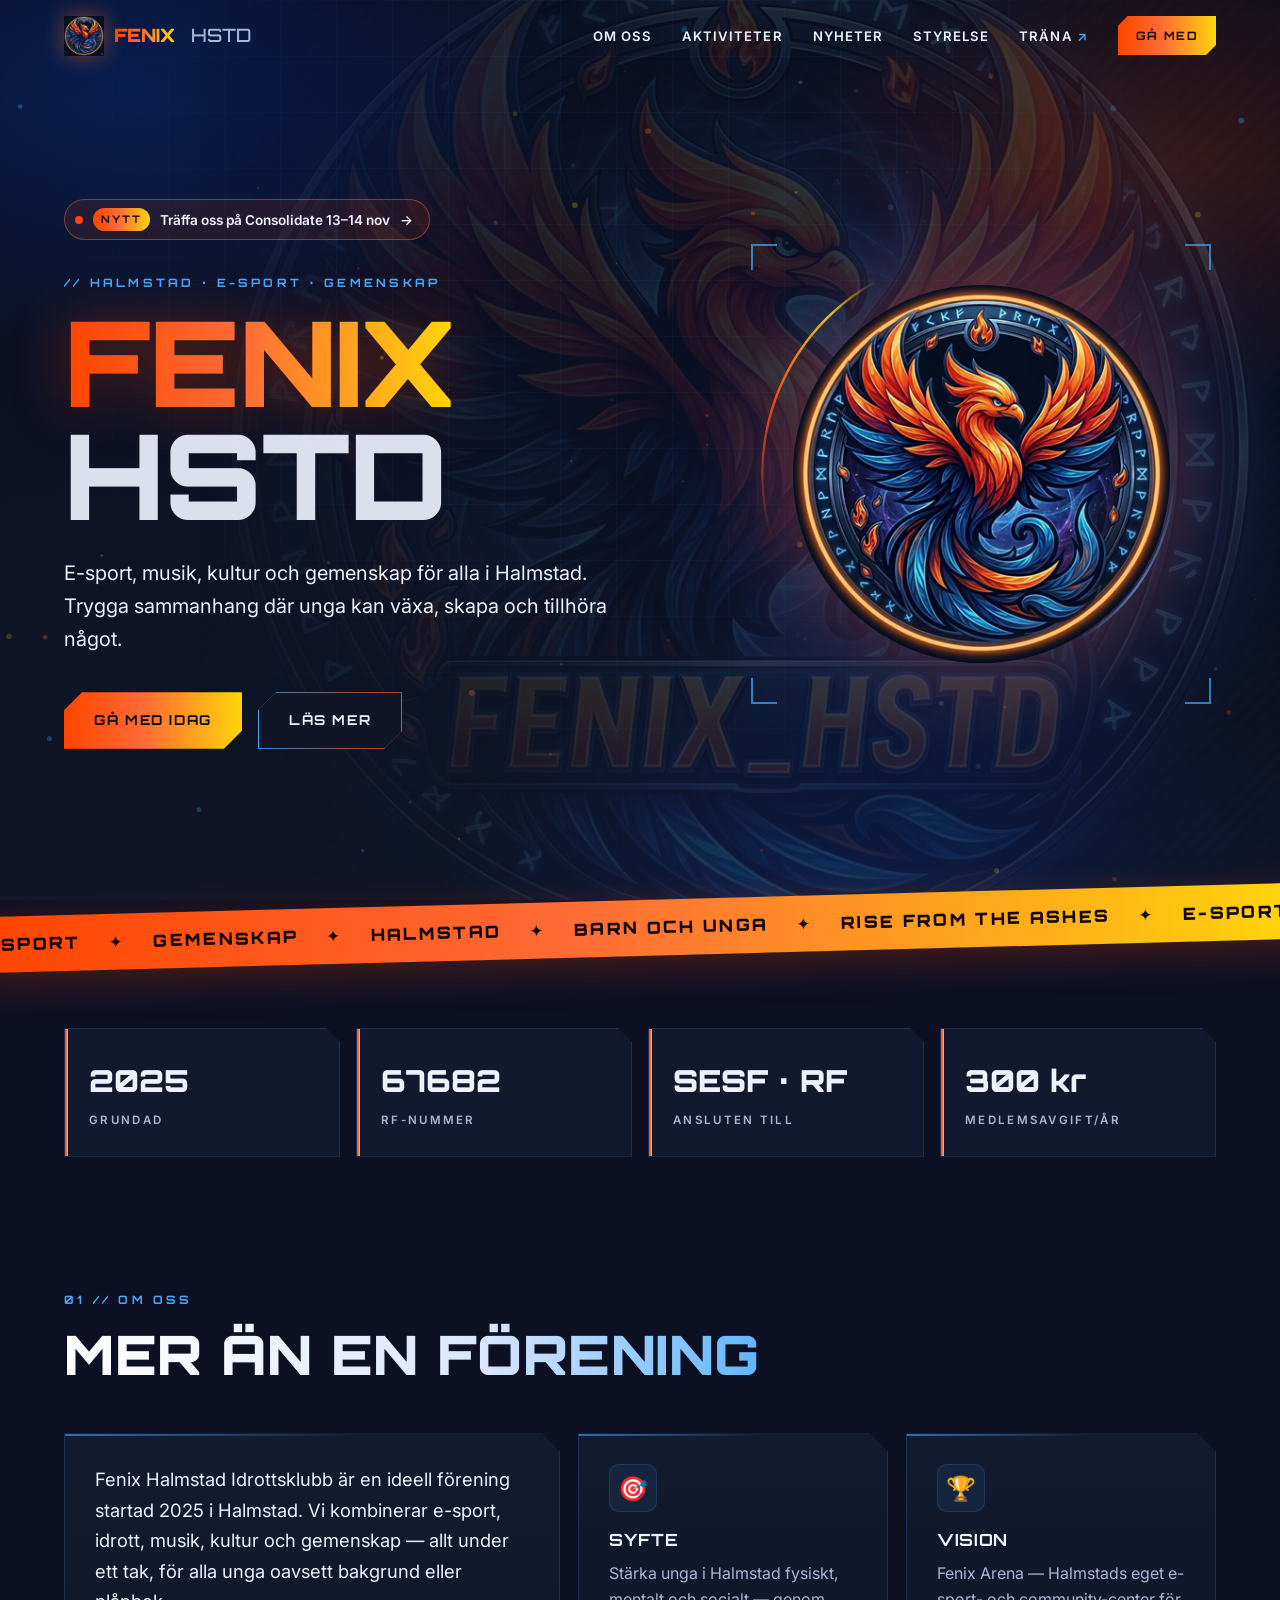
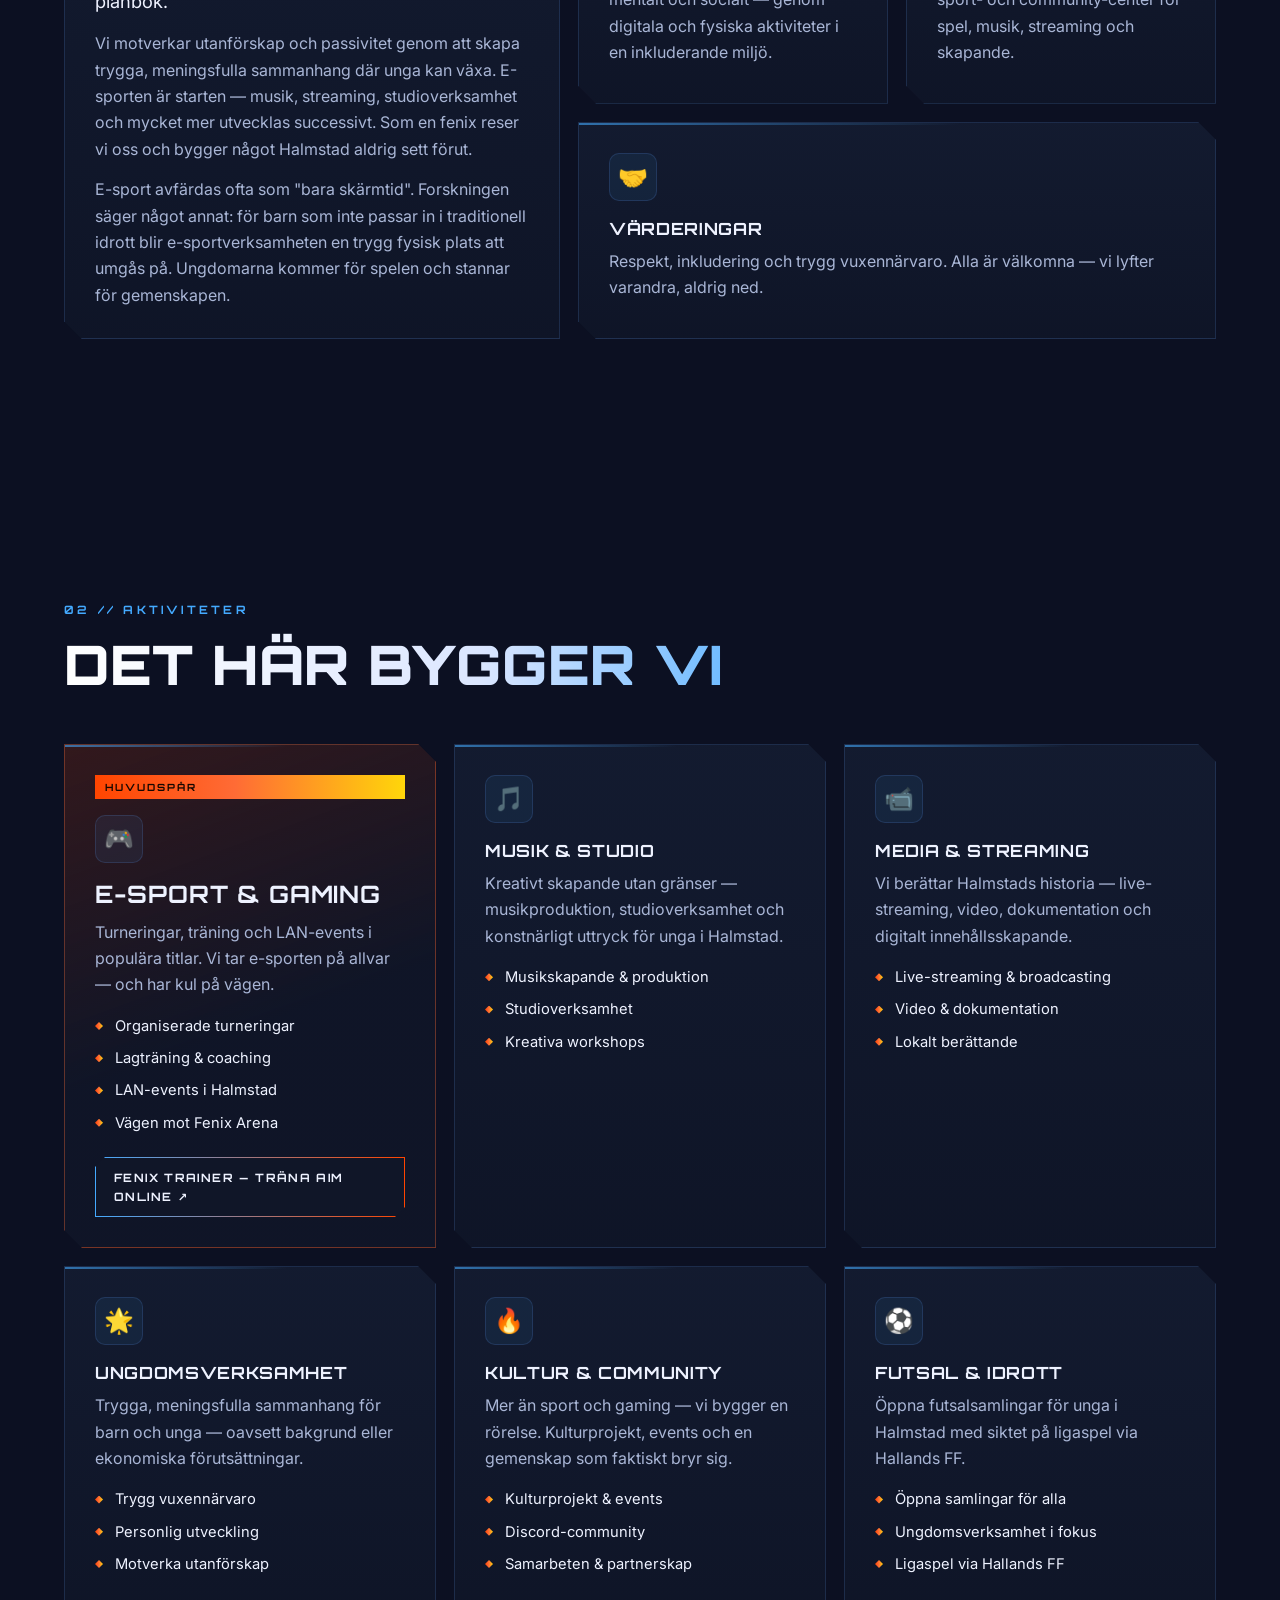
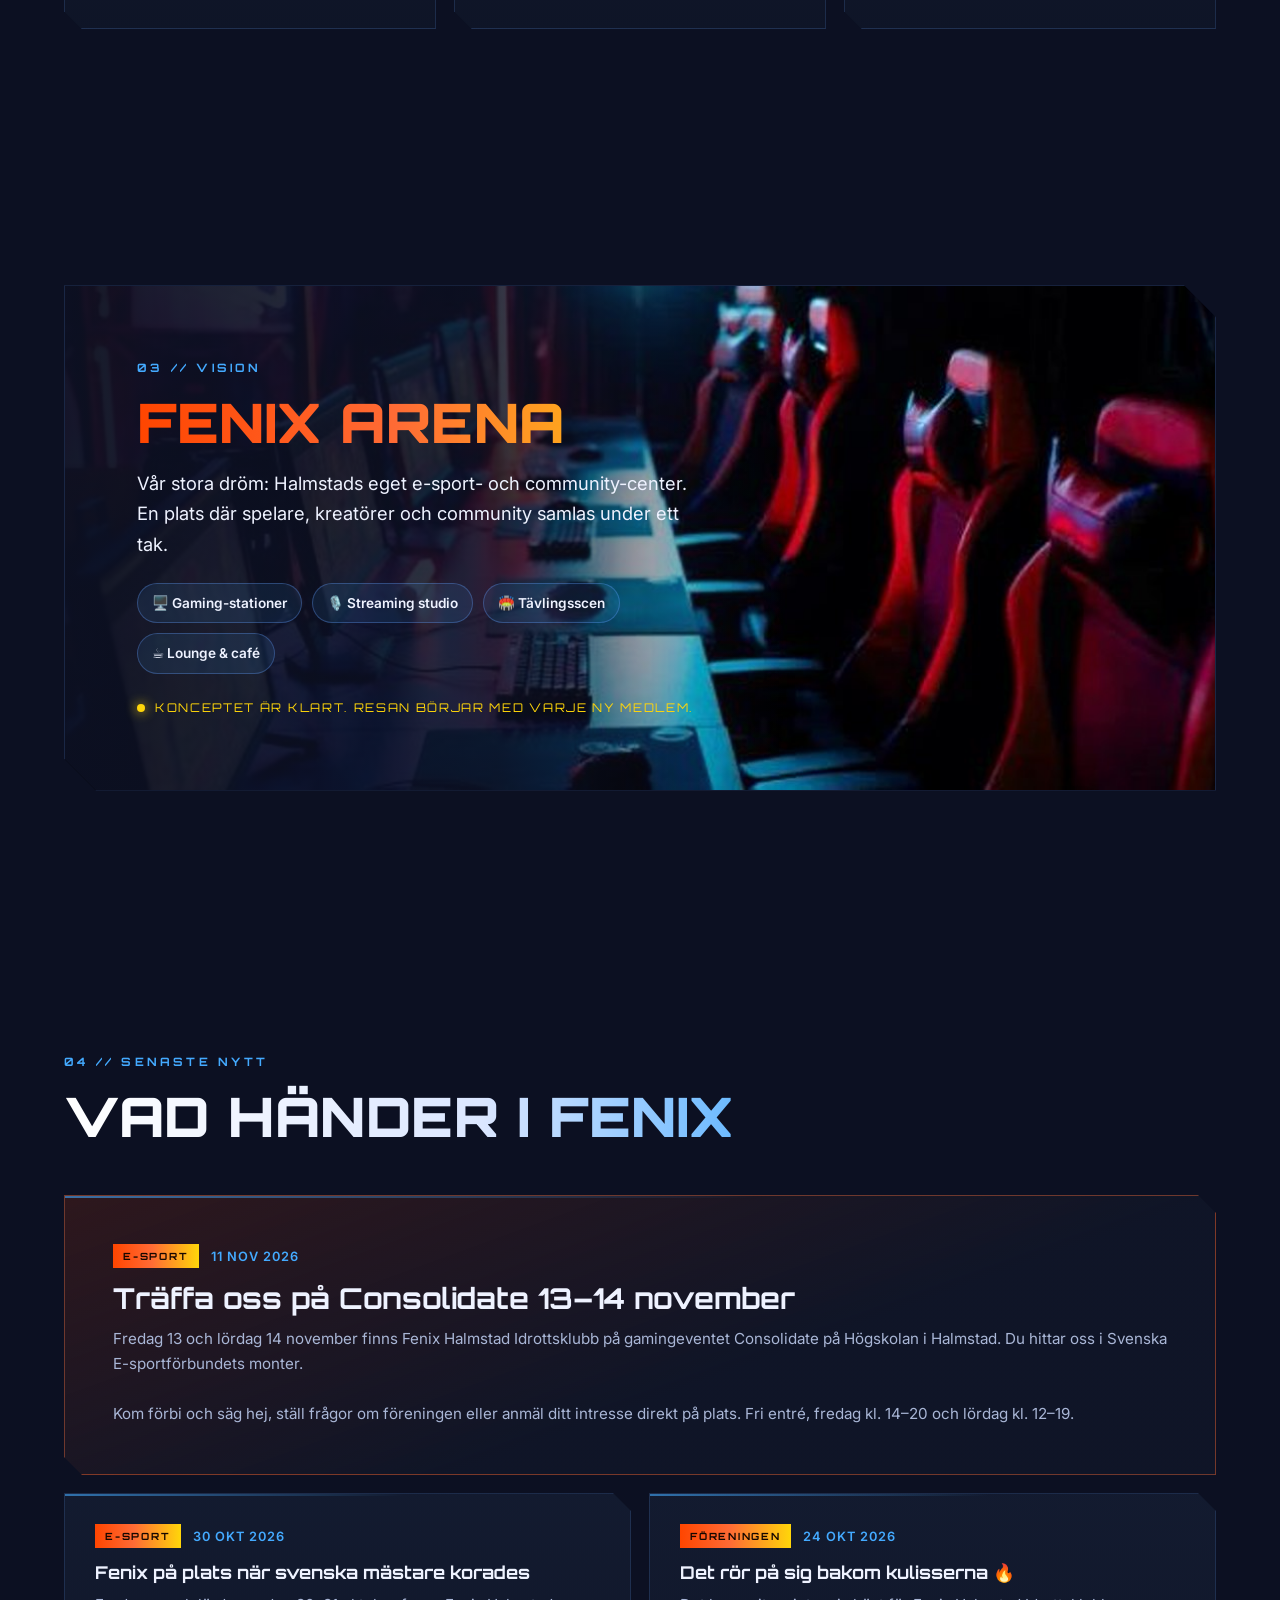
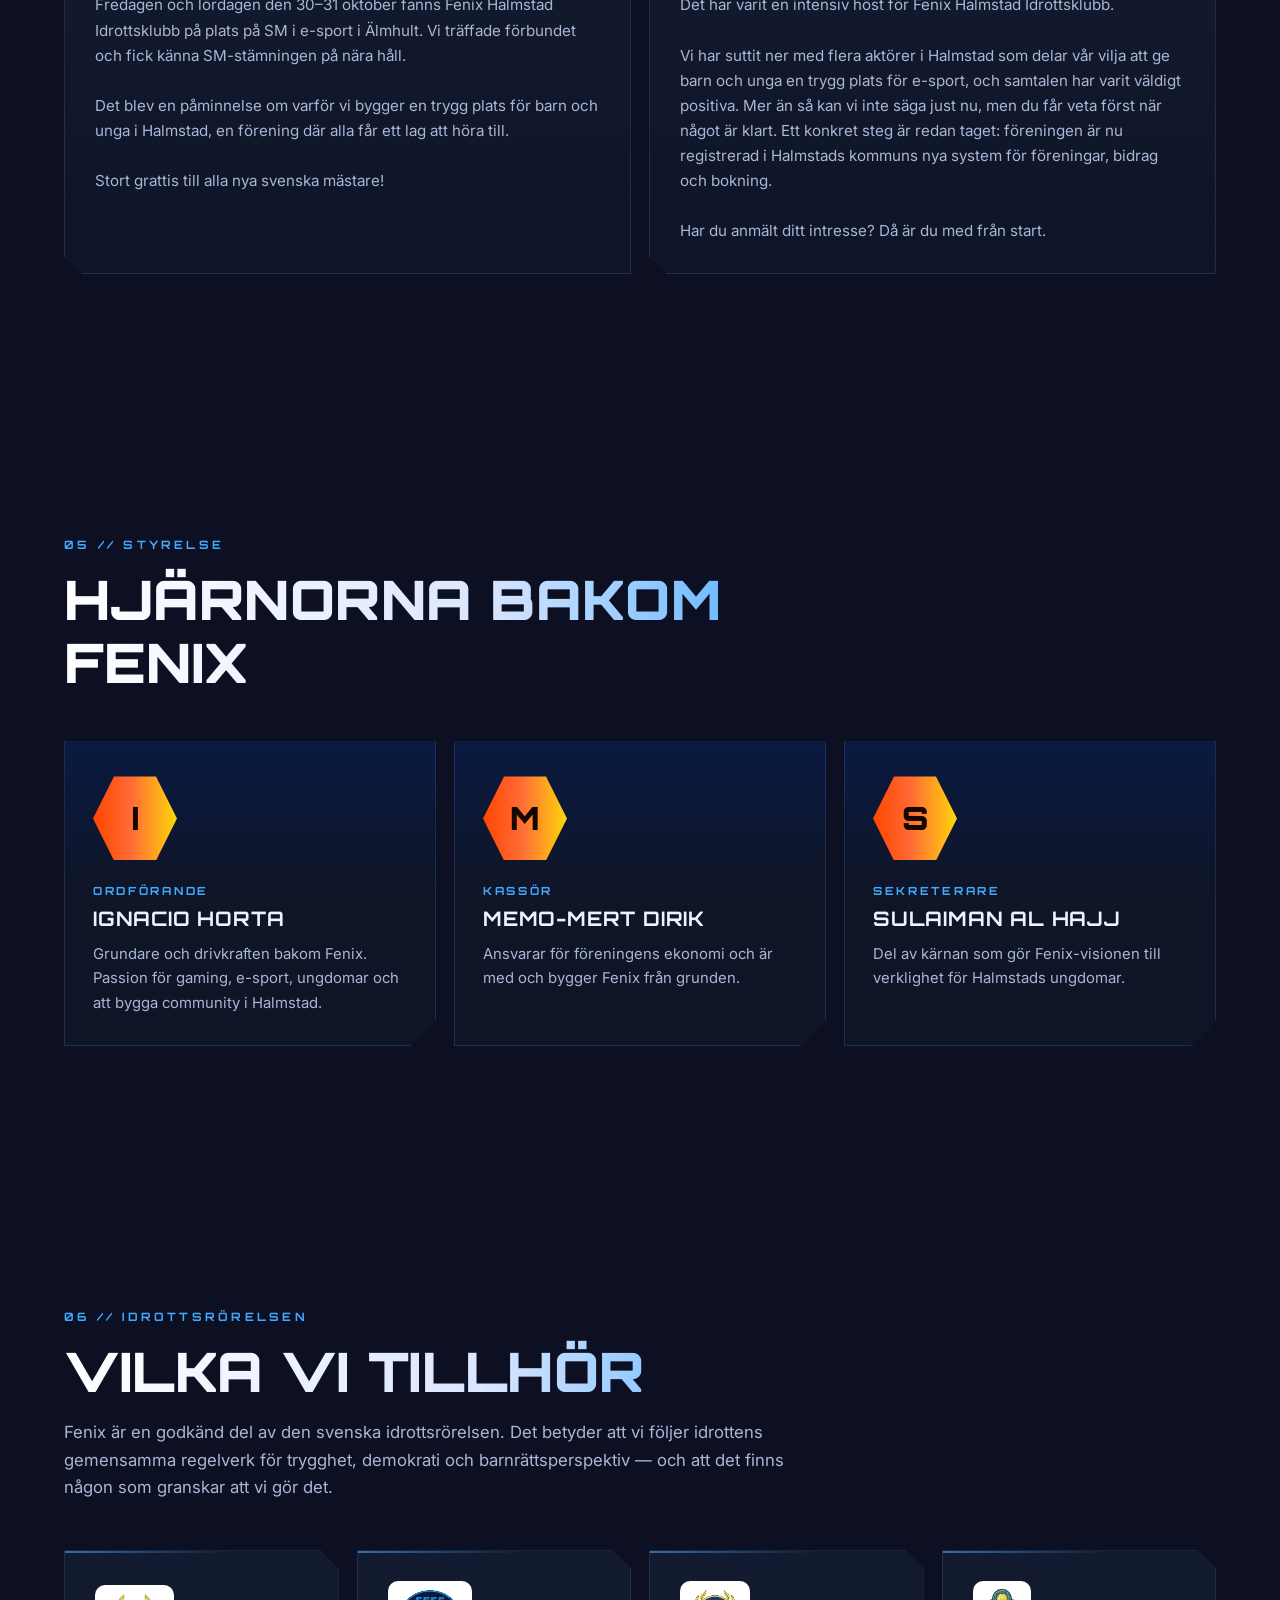
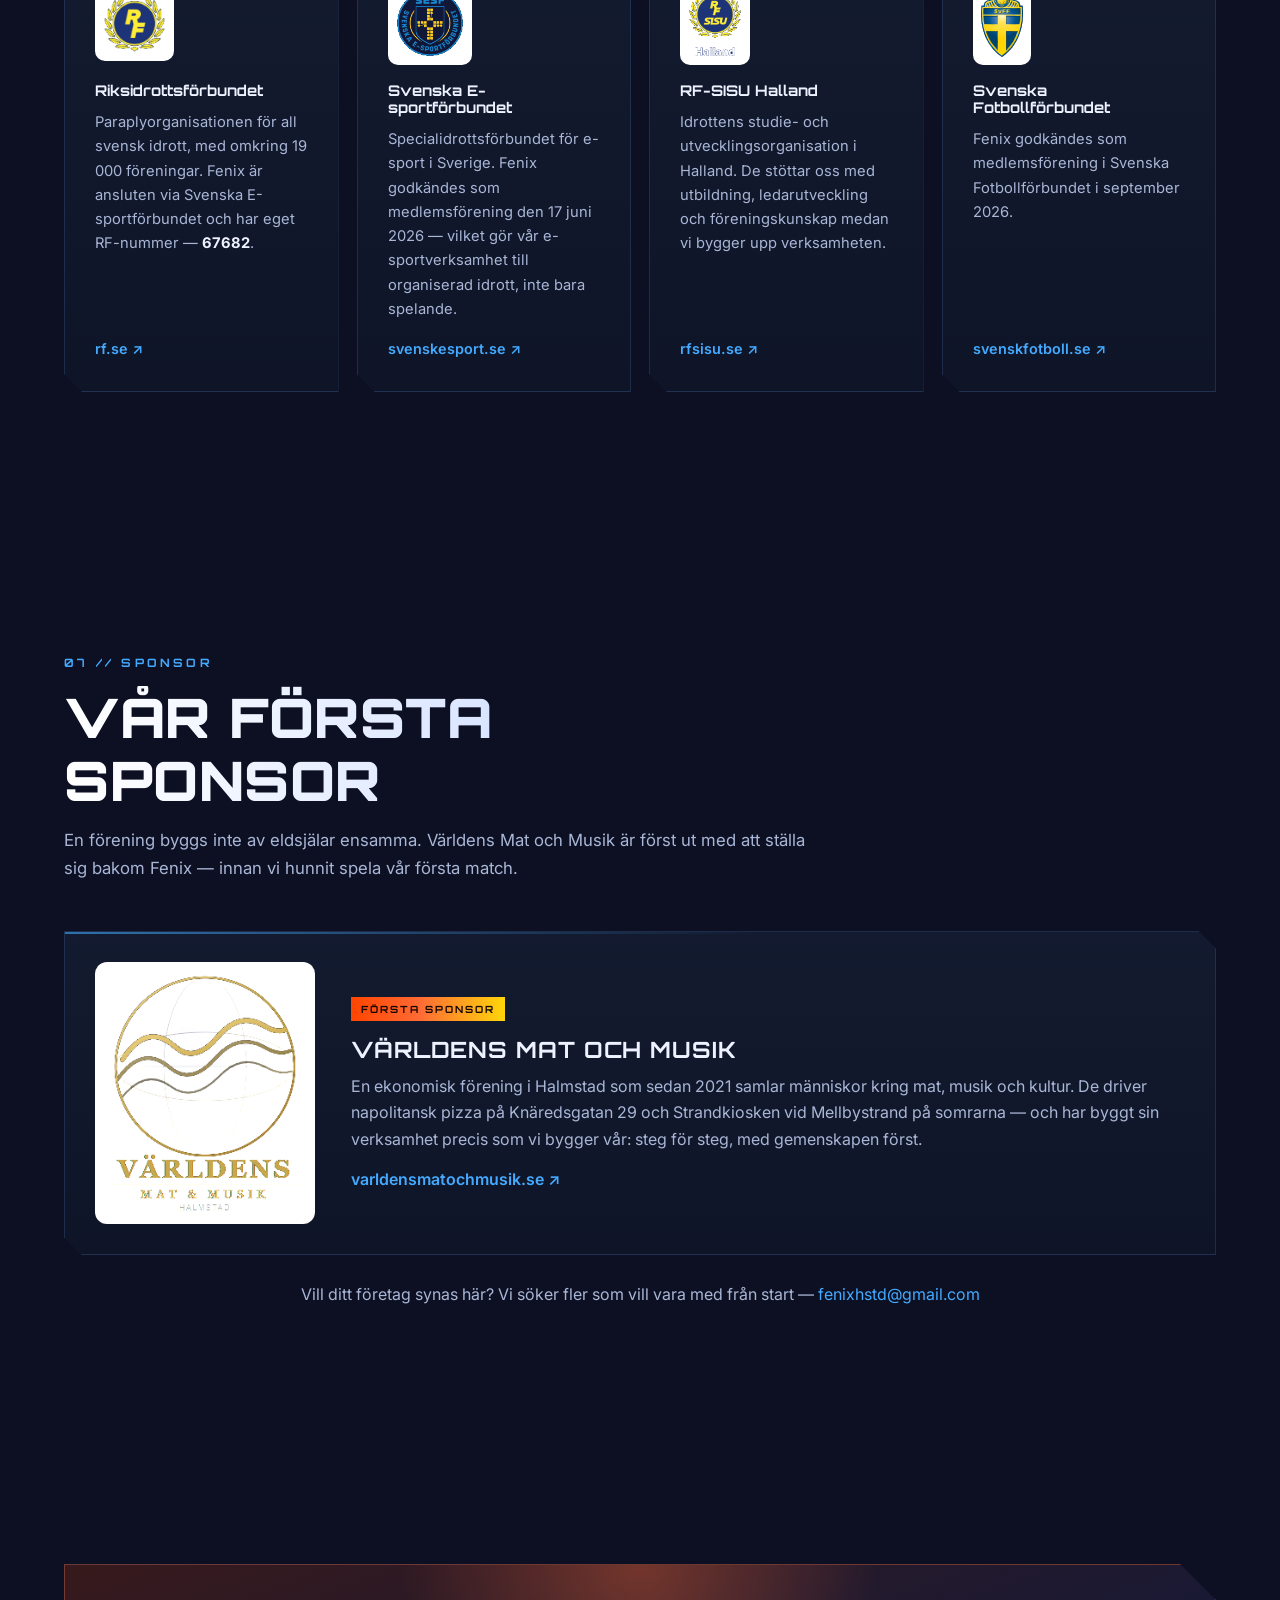
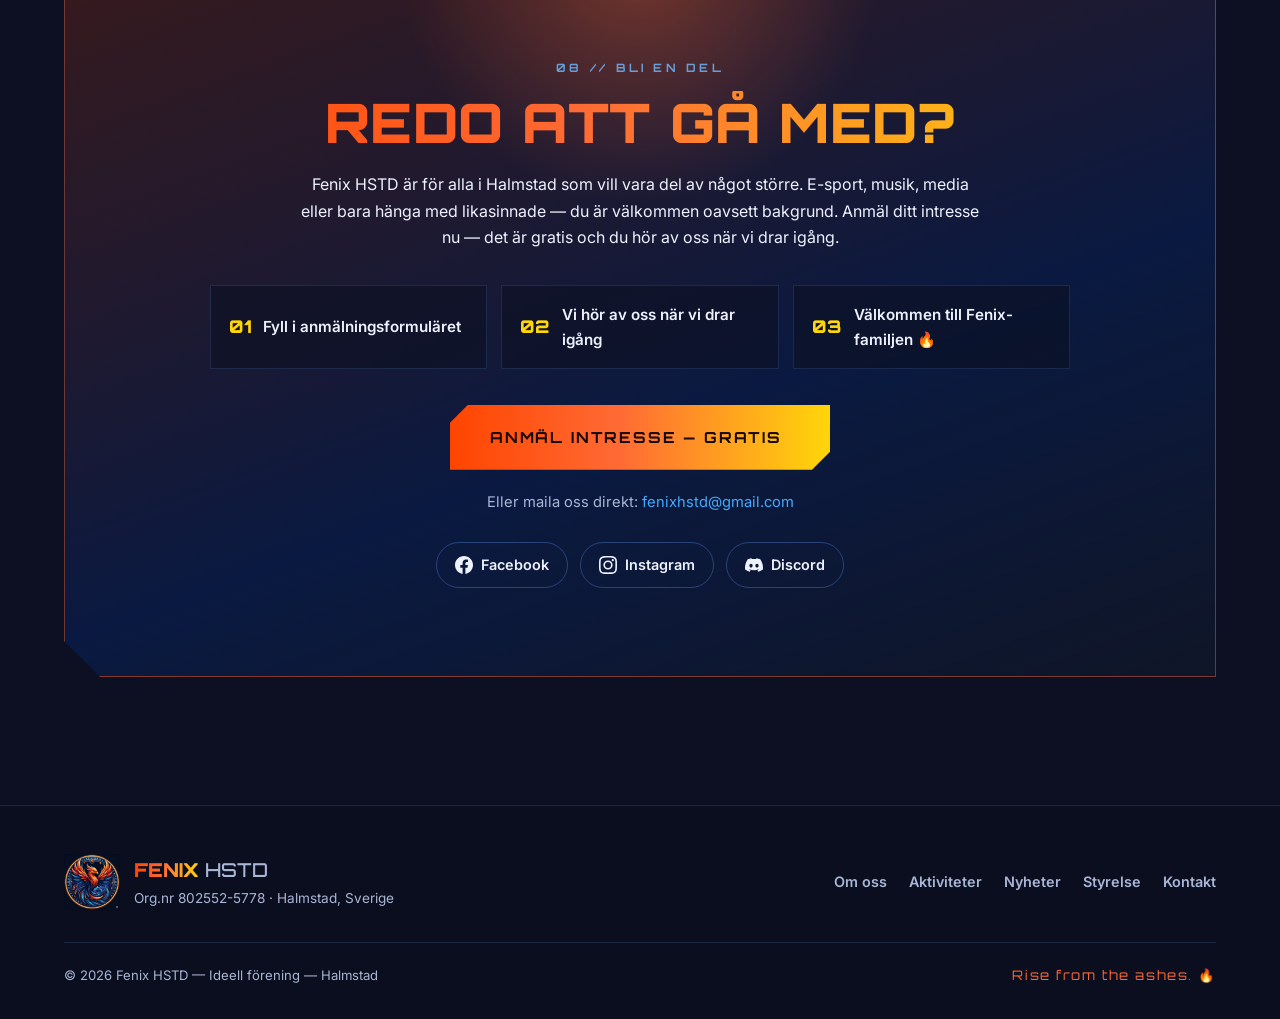
==== commit d1ea25aa: "Om oss: föreningens fullständiga namn Fenix Halmstad Idrottsklubb Co-Authored-By: Claude Opus 5.5 <n" ====
--- a/index.html
+++ b/index.html
@@ -152,7 +152,7 @@
       <div class="bento om-bento">
         <article class="panel panel-lg reveal">
           <p class="lead">
-            Fenix HSTD är en ideell förening startad 2025 i Halmstad. Vi kombinerar
+            Fenix Halmstad Idrottsklubb är en ideell förening startad 2025 i Halmstad. Vi kombinerar
             e-sport, idrott, musik, kultur och gemenskap — allt under ett tak,
             för alla unga oavsett bakgrund eller plånbok.
           </p>
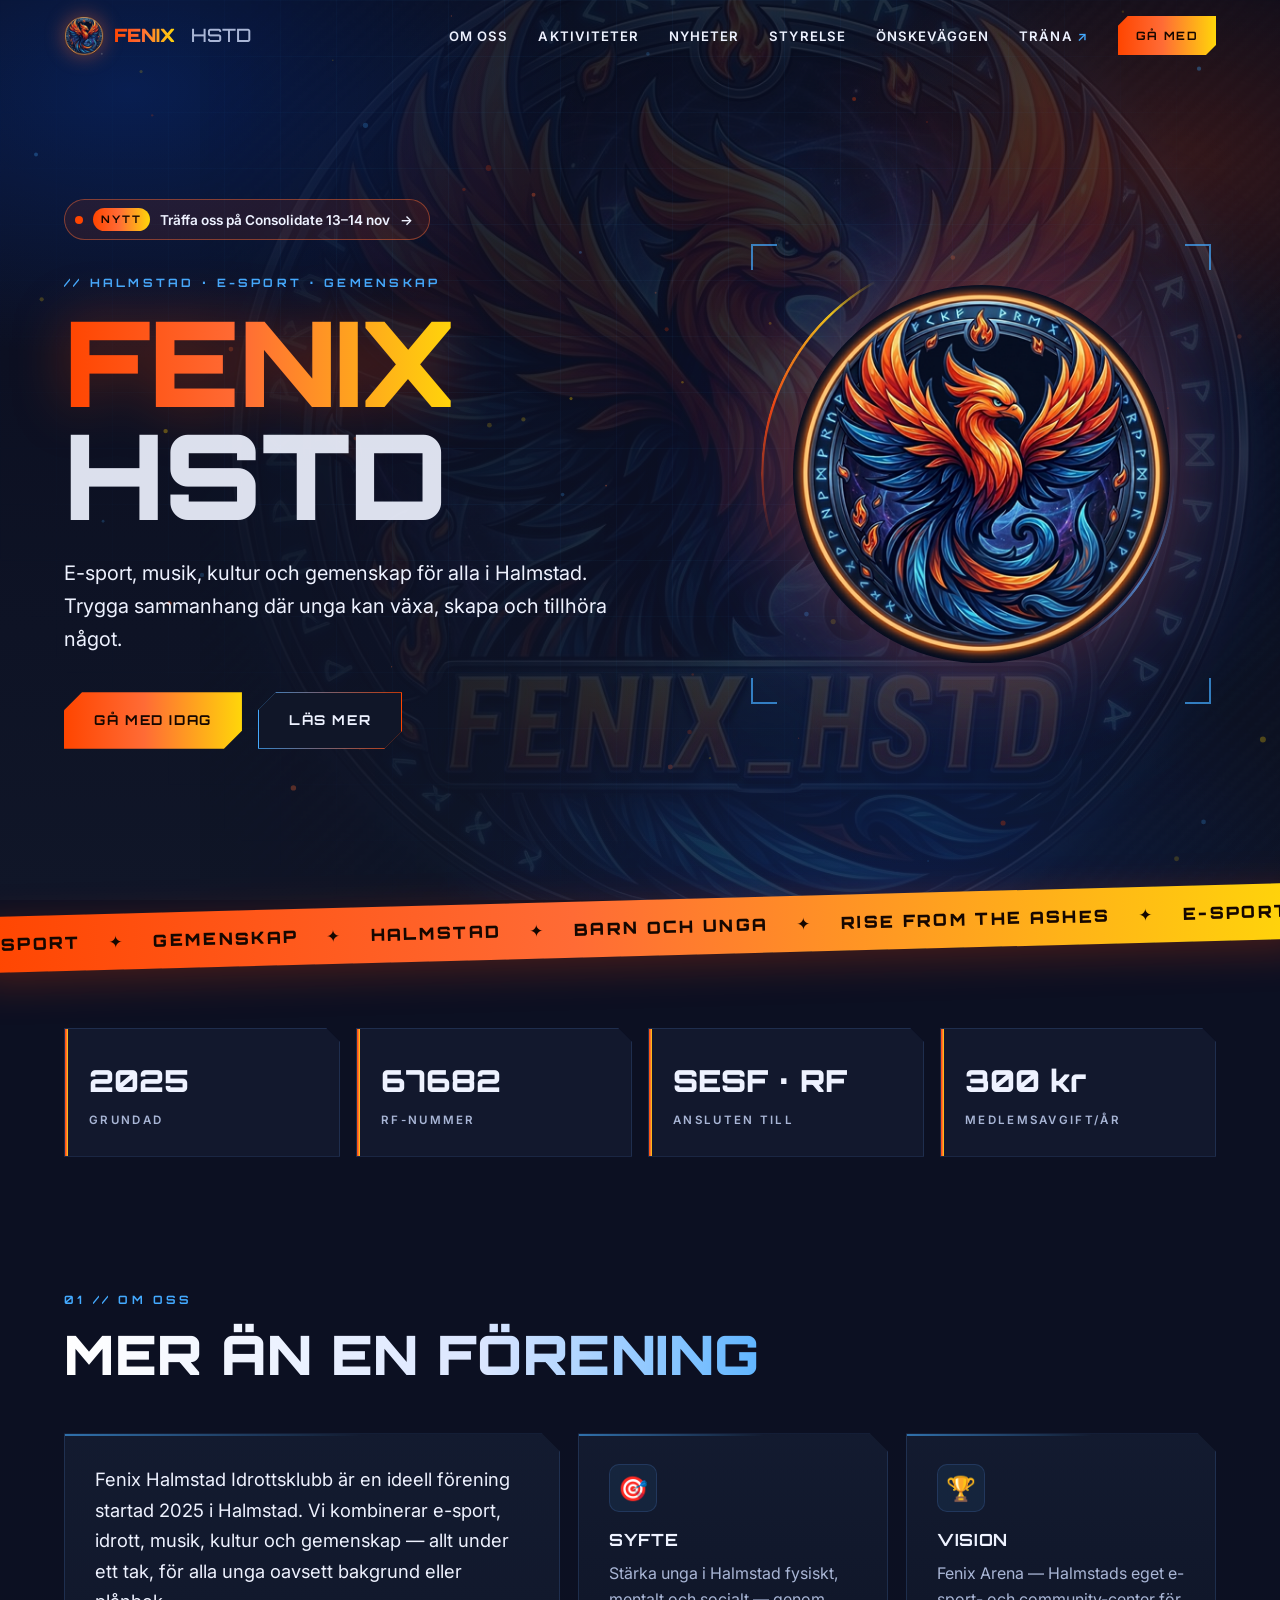
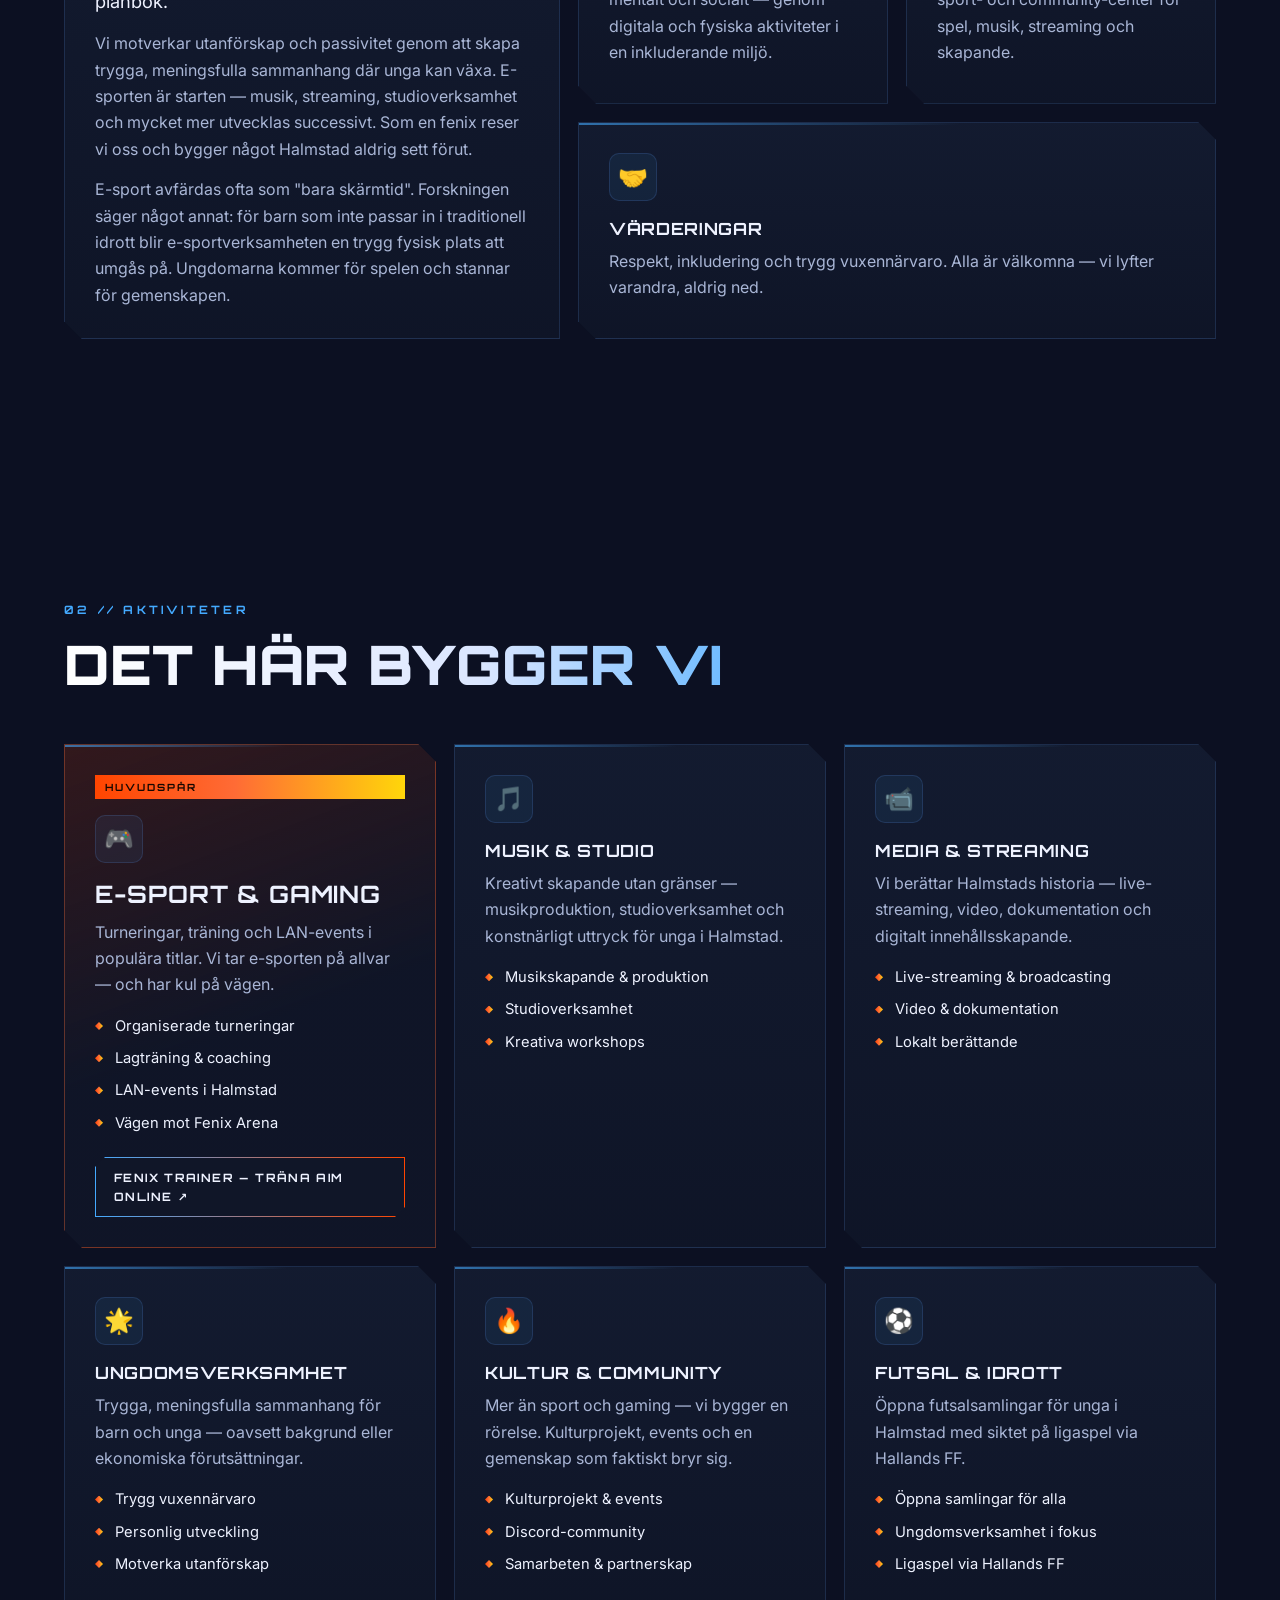
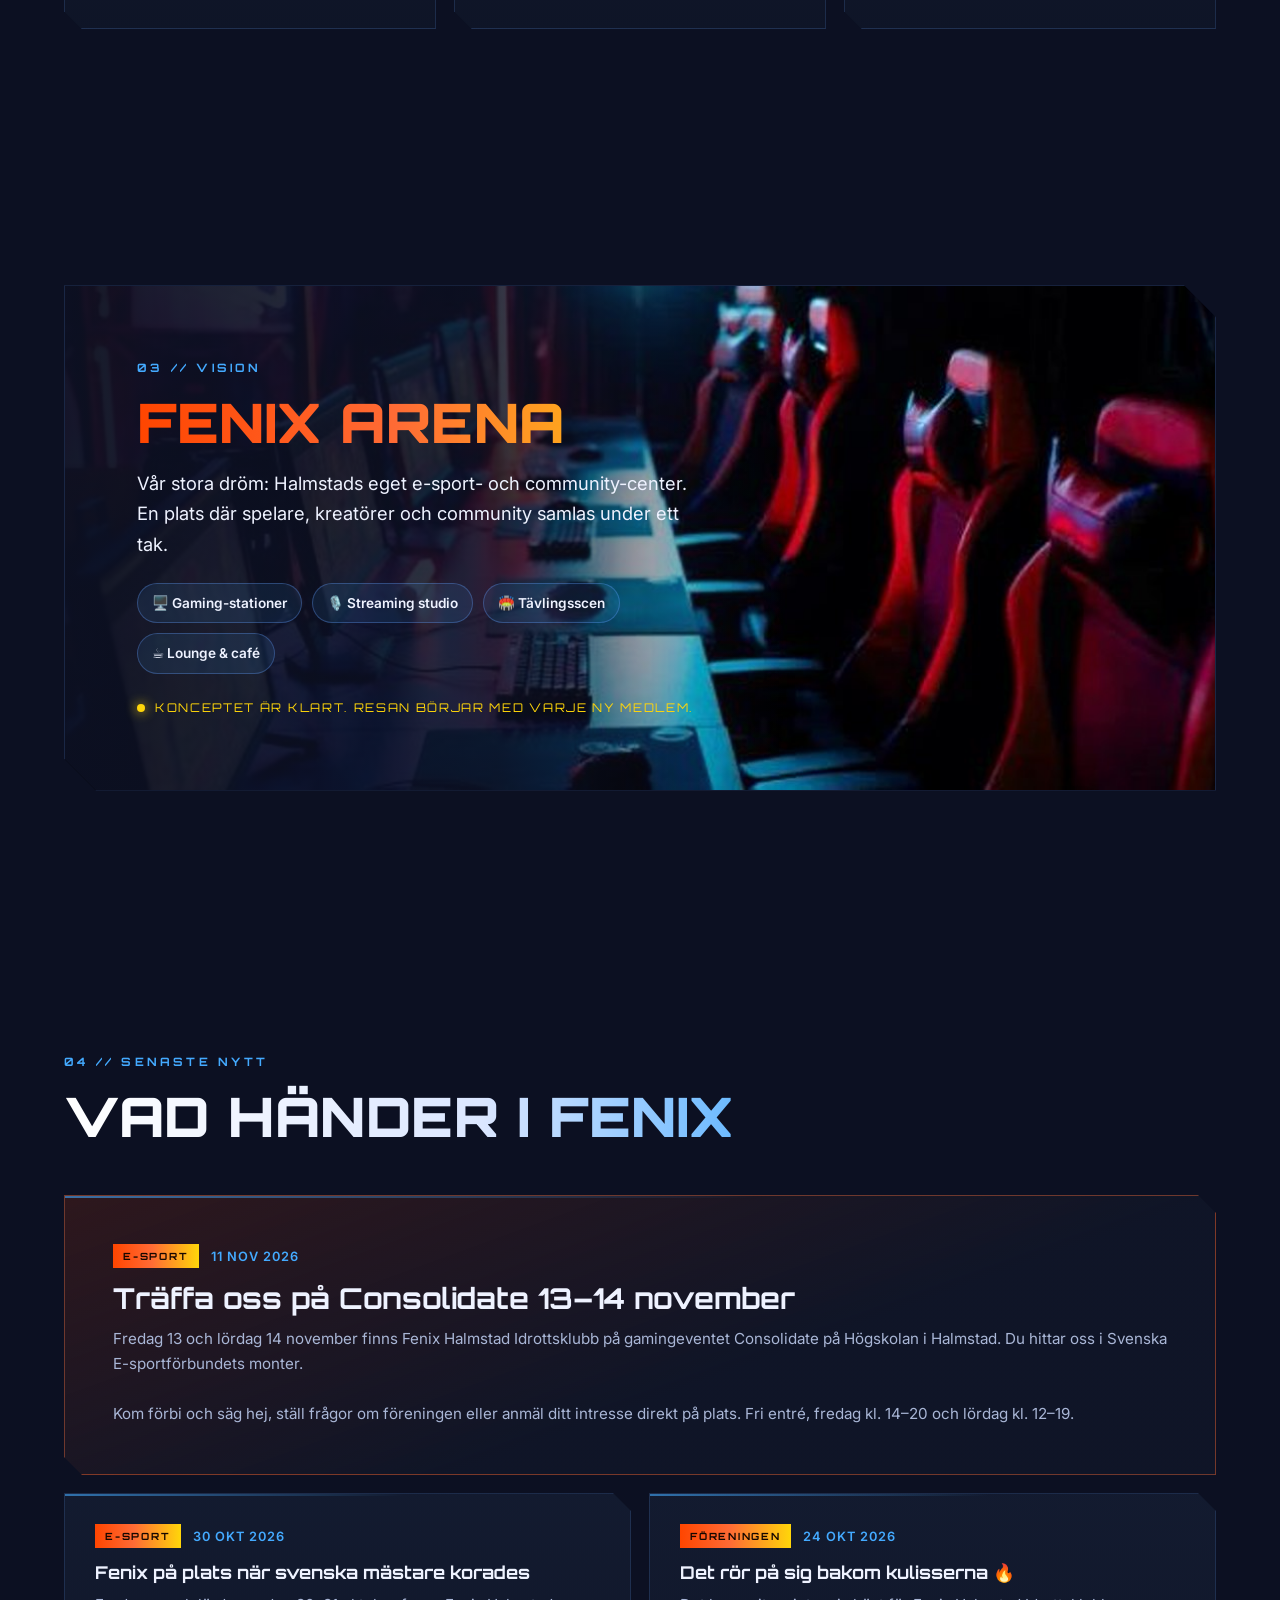
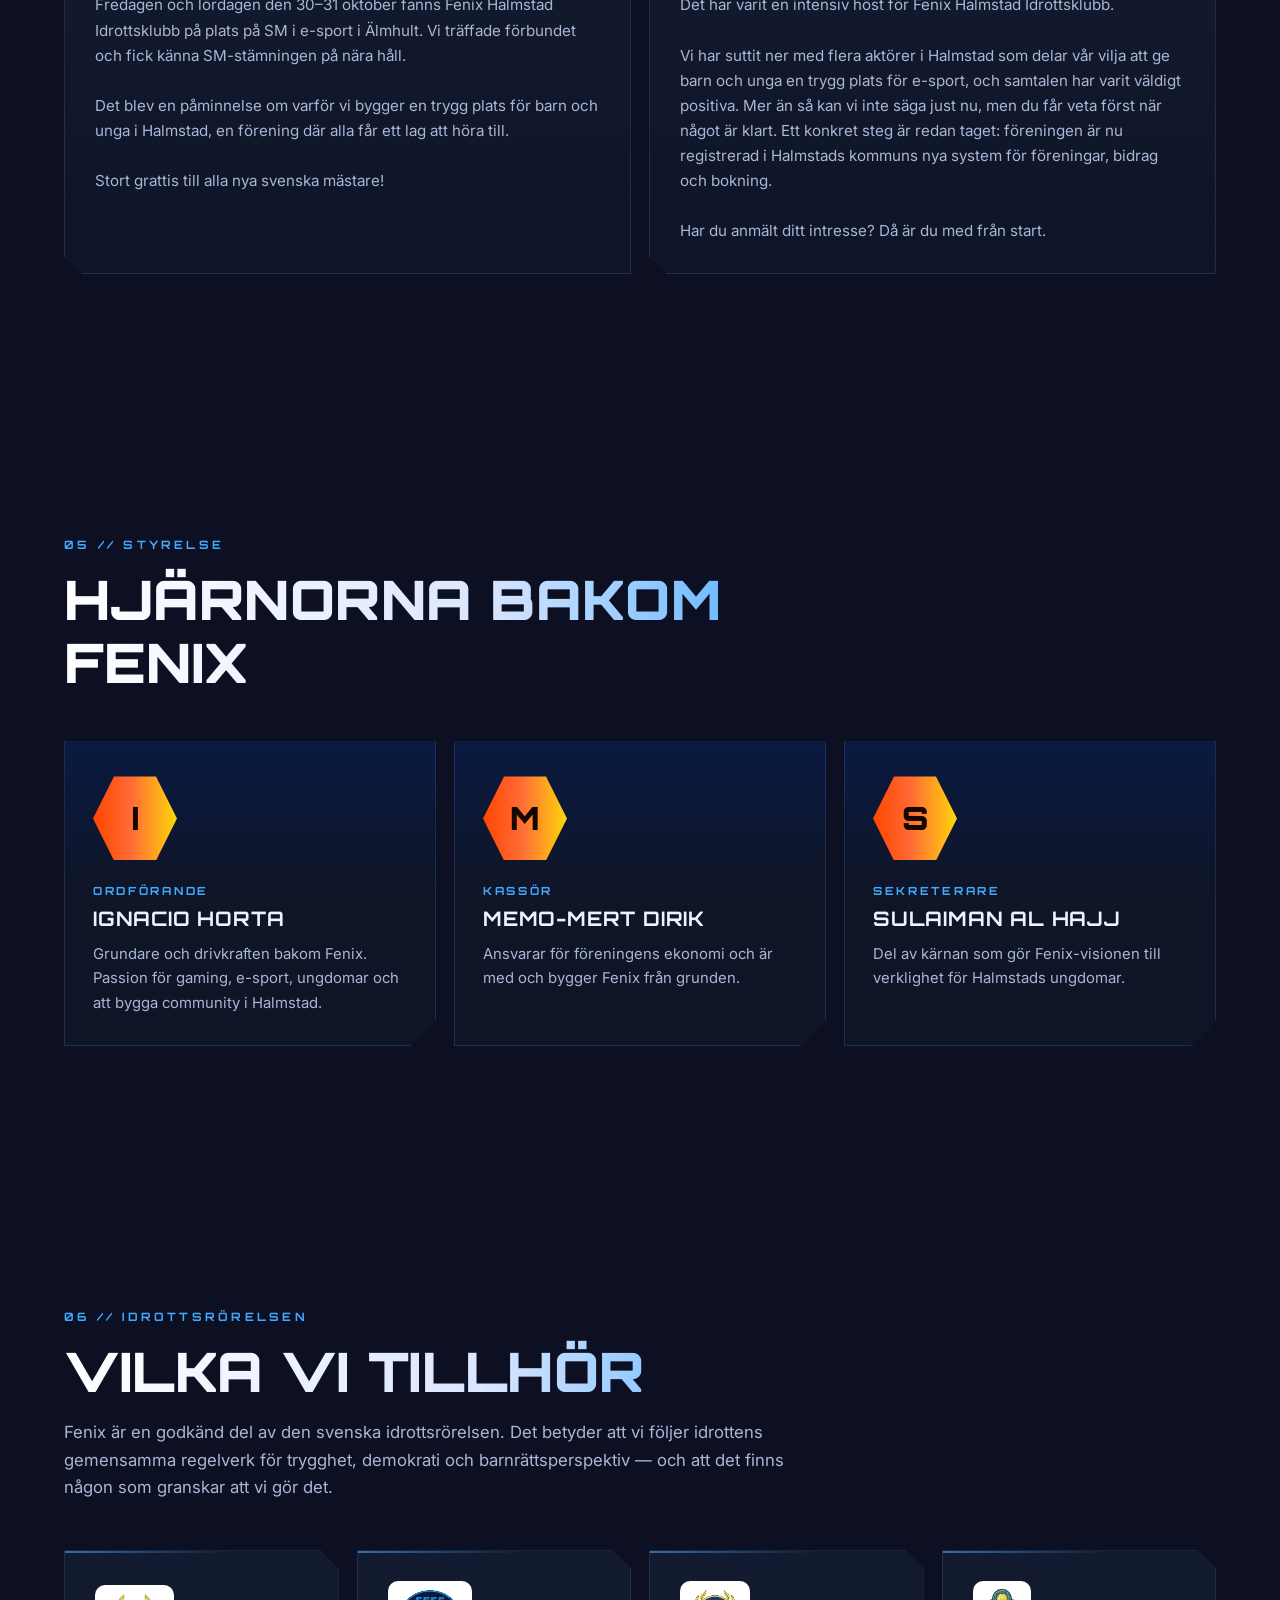
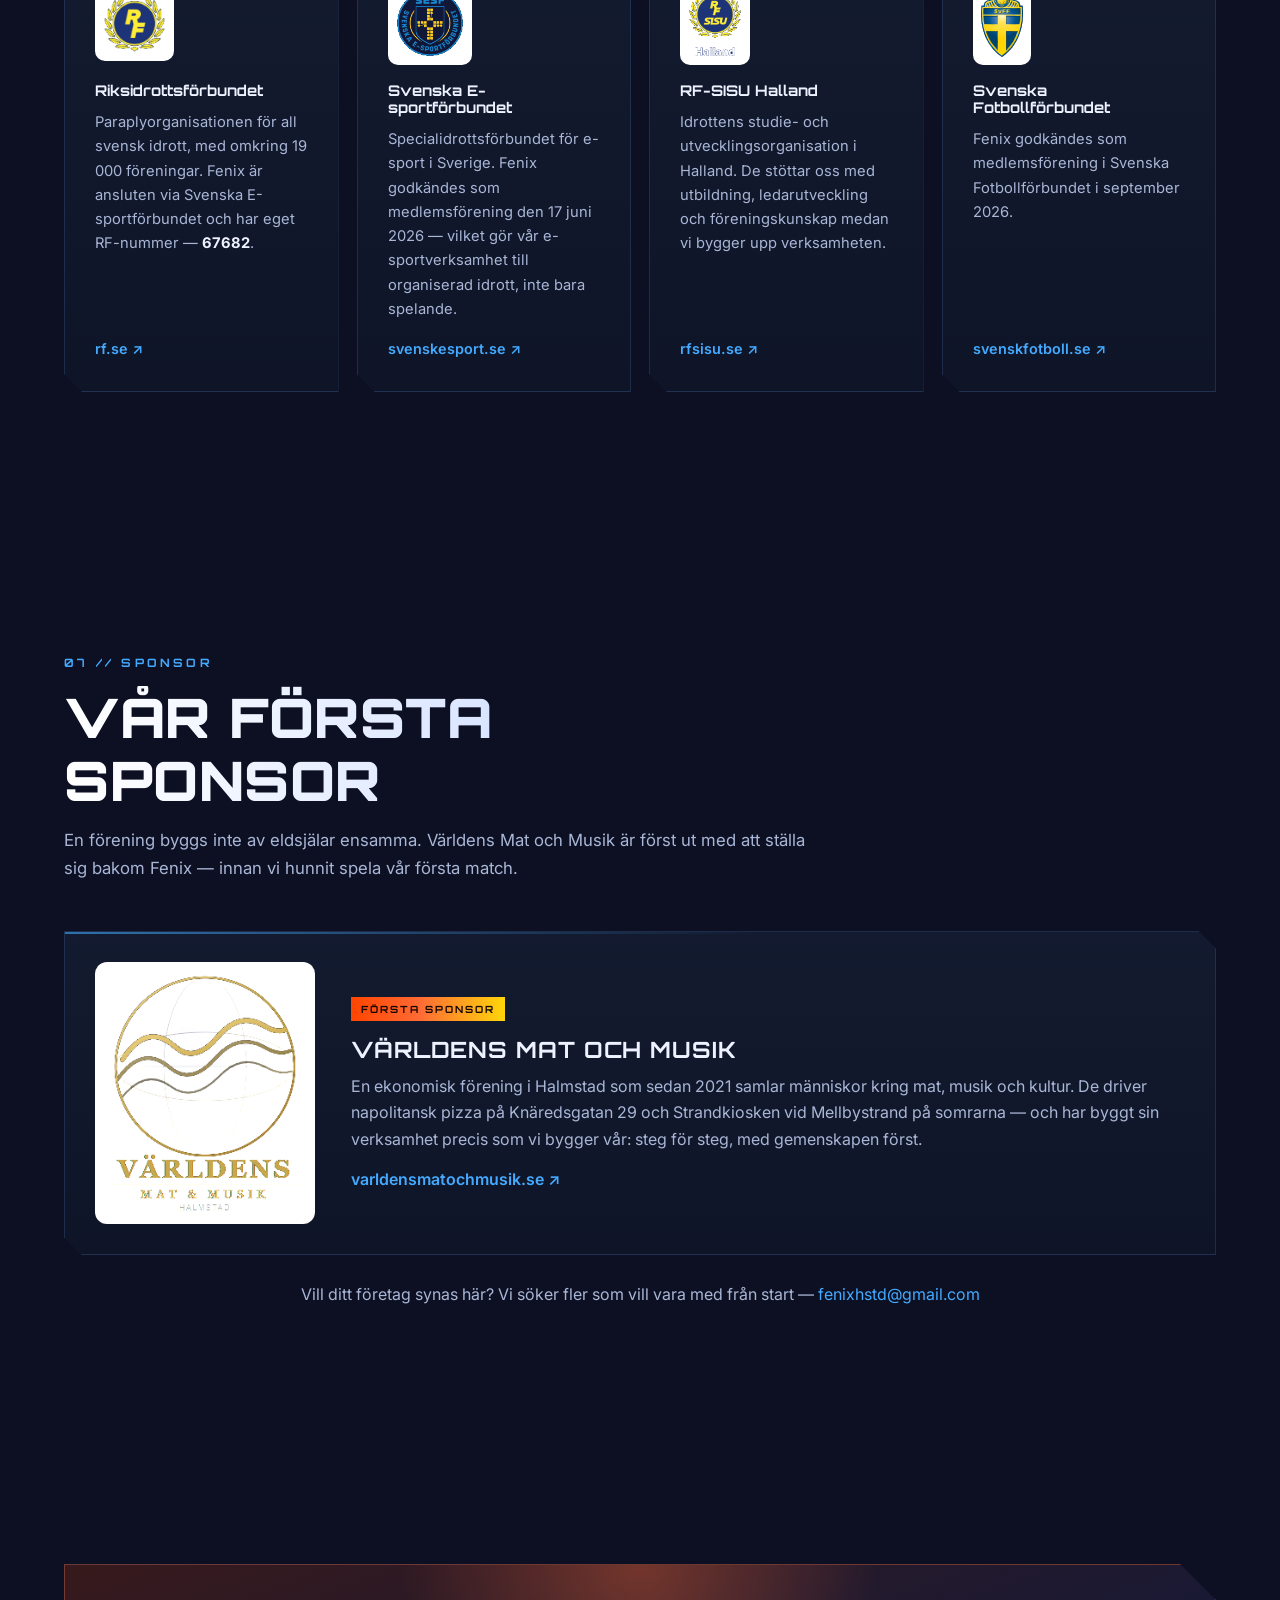
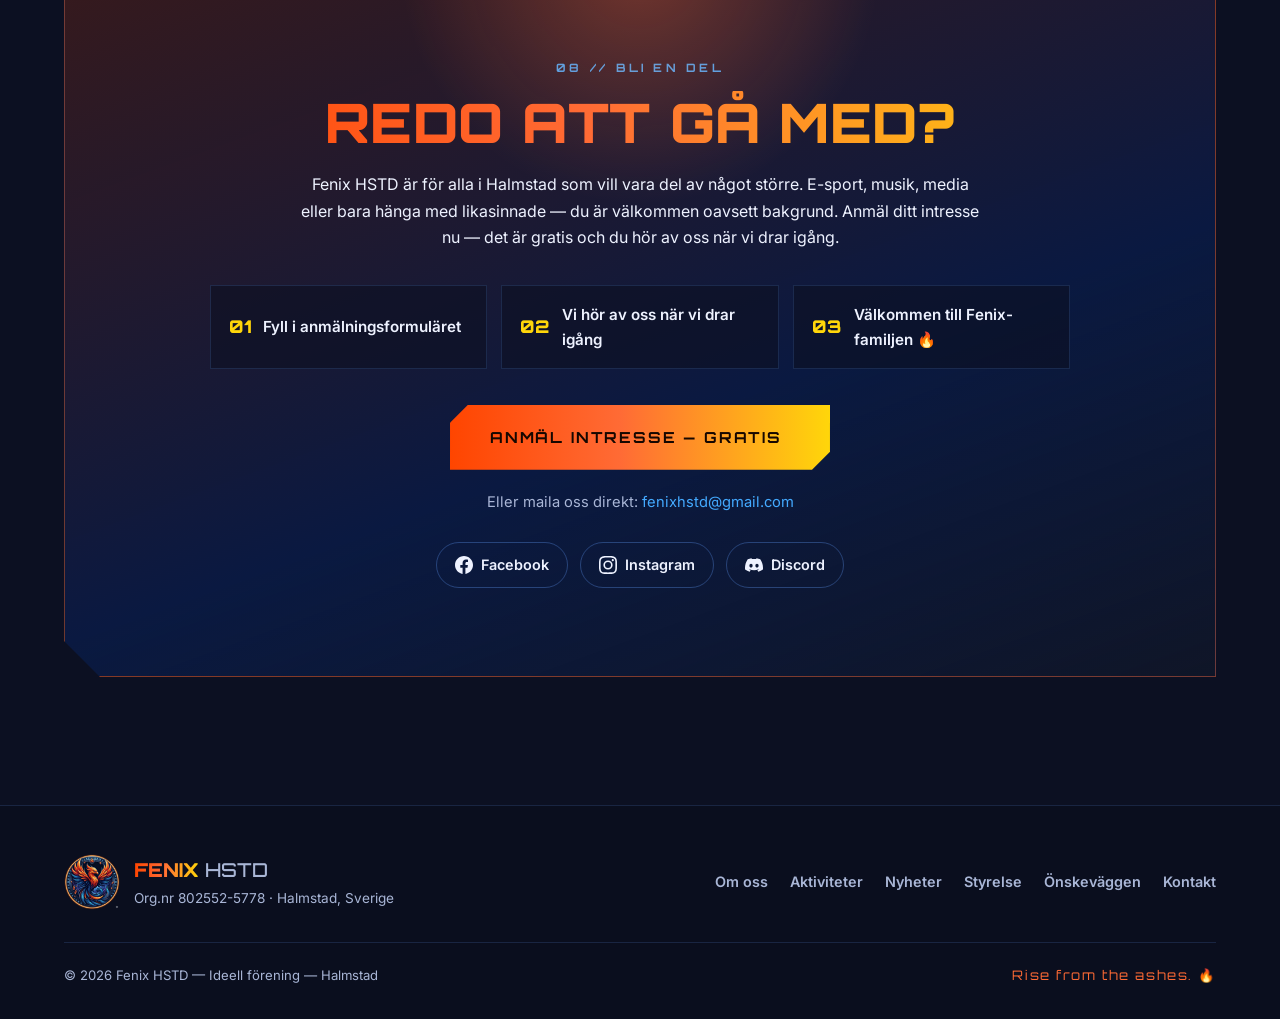
==== commit b79c27db: "Menyn och sidfoten: länk till Önskeväggen Co-Authored-By: Claude Opus 5.5 <noreply@anthropic.com>" ====
--- a/index.html
+++ b/index.html
@@ -81,6 +81,7 @@
           <li><a href="#aktiviteter">Aktiviteter</a></li>
           <li><a href="#nyheter">Nyheter</a></li>
           <li><a href="#styrelse">Styrelse</a></li>
+          <li><a href="onskevagg.html">Önskeväggen</a></li>
           <li><a href="https://trainer.fenixhstd.se" target="_blank" rel="noopener">Träna <span class="ext" aria-hidden="true">↗</span><span class="sr-only">(öppnas i nytt fönster)</span></a></li>
           <li><a href="#ga-med" class="btn btn-fire btn-sm">Gå med</a></li>
         </ul>
@@ -470,6 +471,7 @@
           <a href="#aktiviteter">Aktiviteter</a>
           <a href="#nyheter">Nyheter</a>
           <a href="#styrelse">Styrelse</a>
+          <a href="onskevagg.html">Önskeväggen</a>
           <a href="mailto:fenixhstd@gmail.com">Kontakt</a>
         </nav>
       </div>
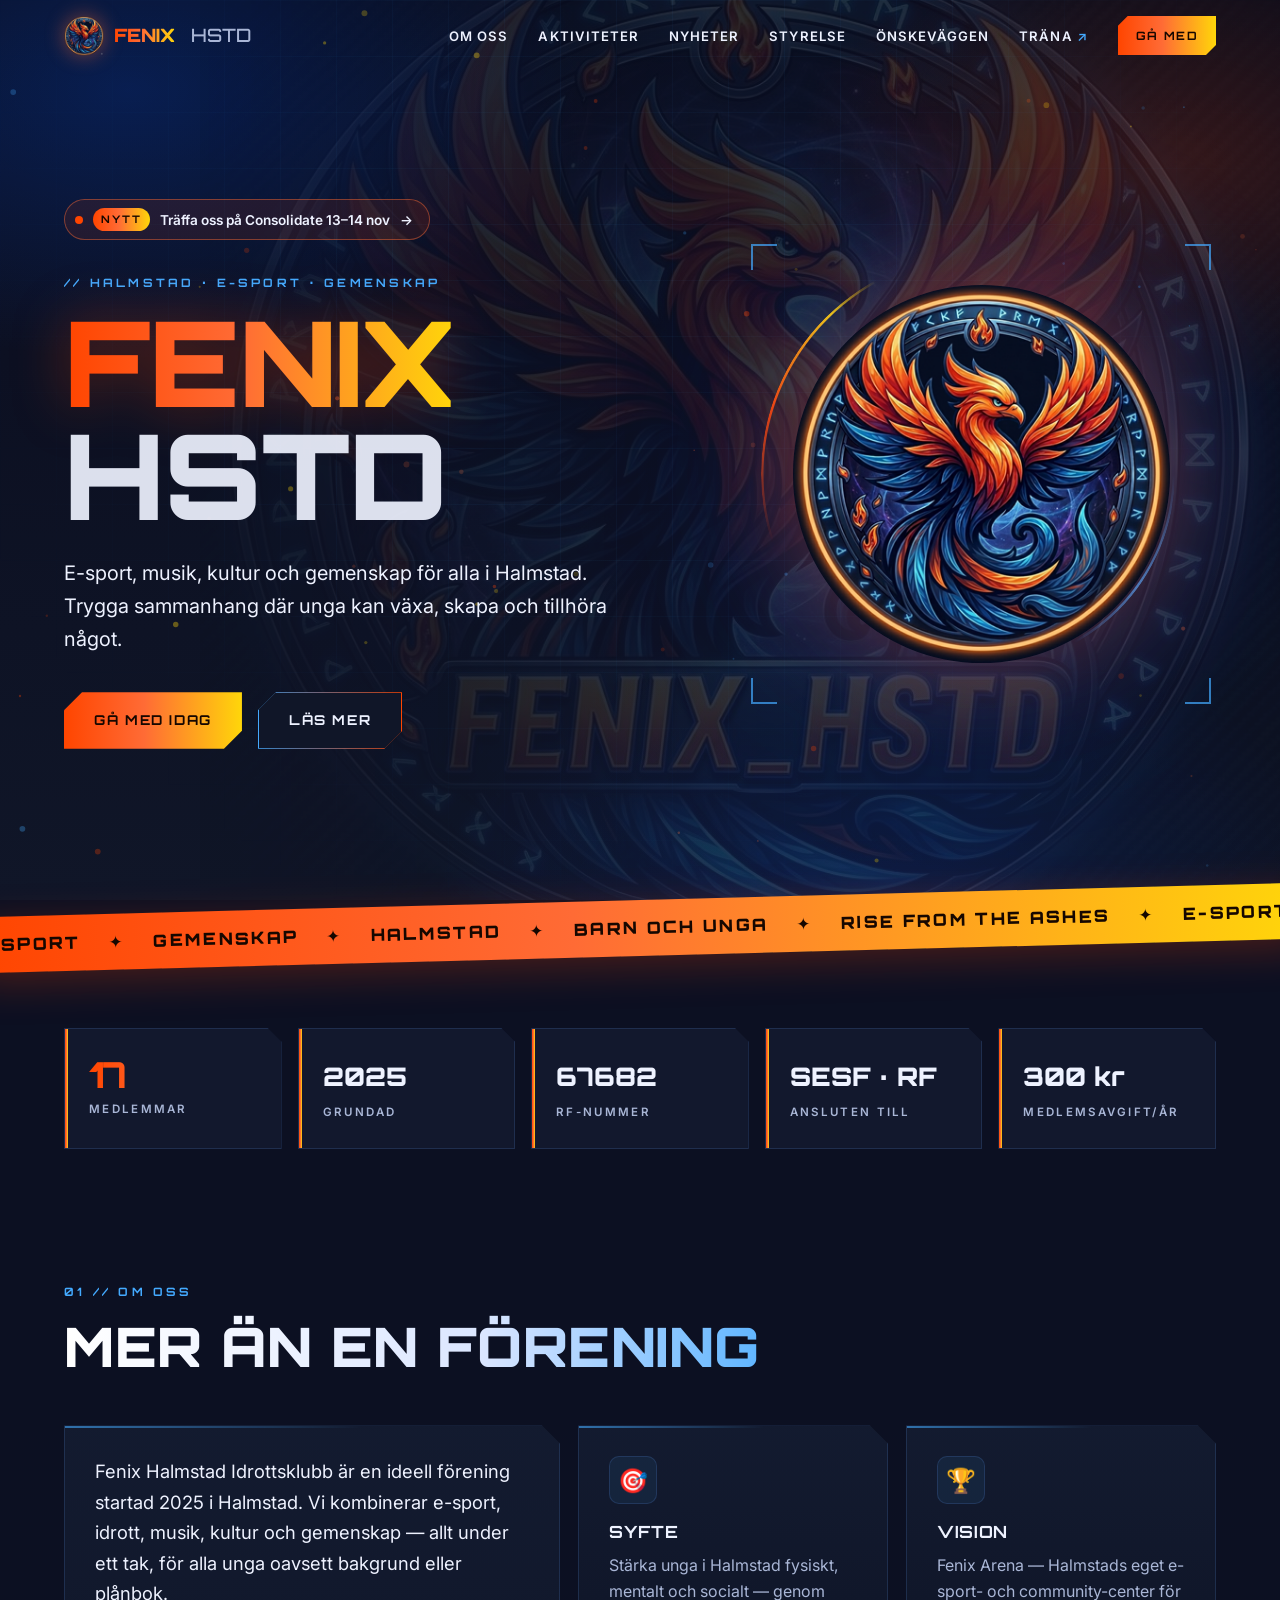
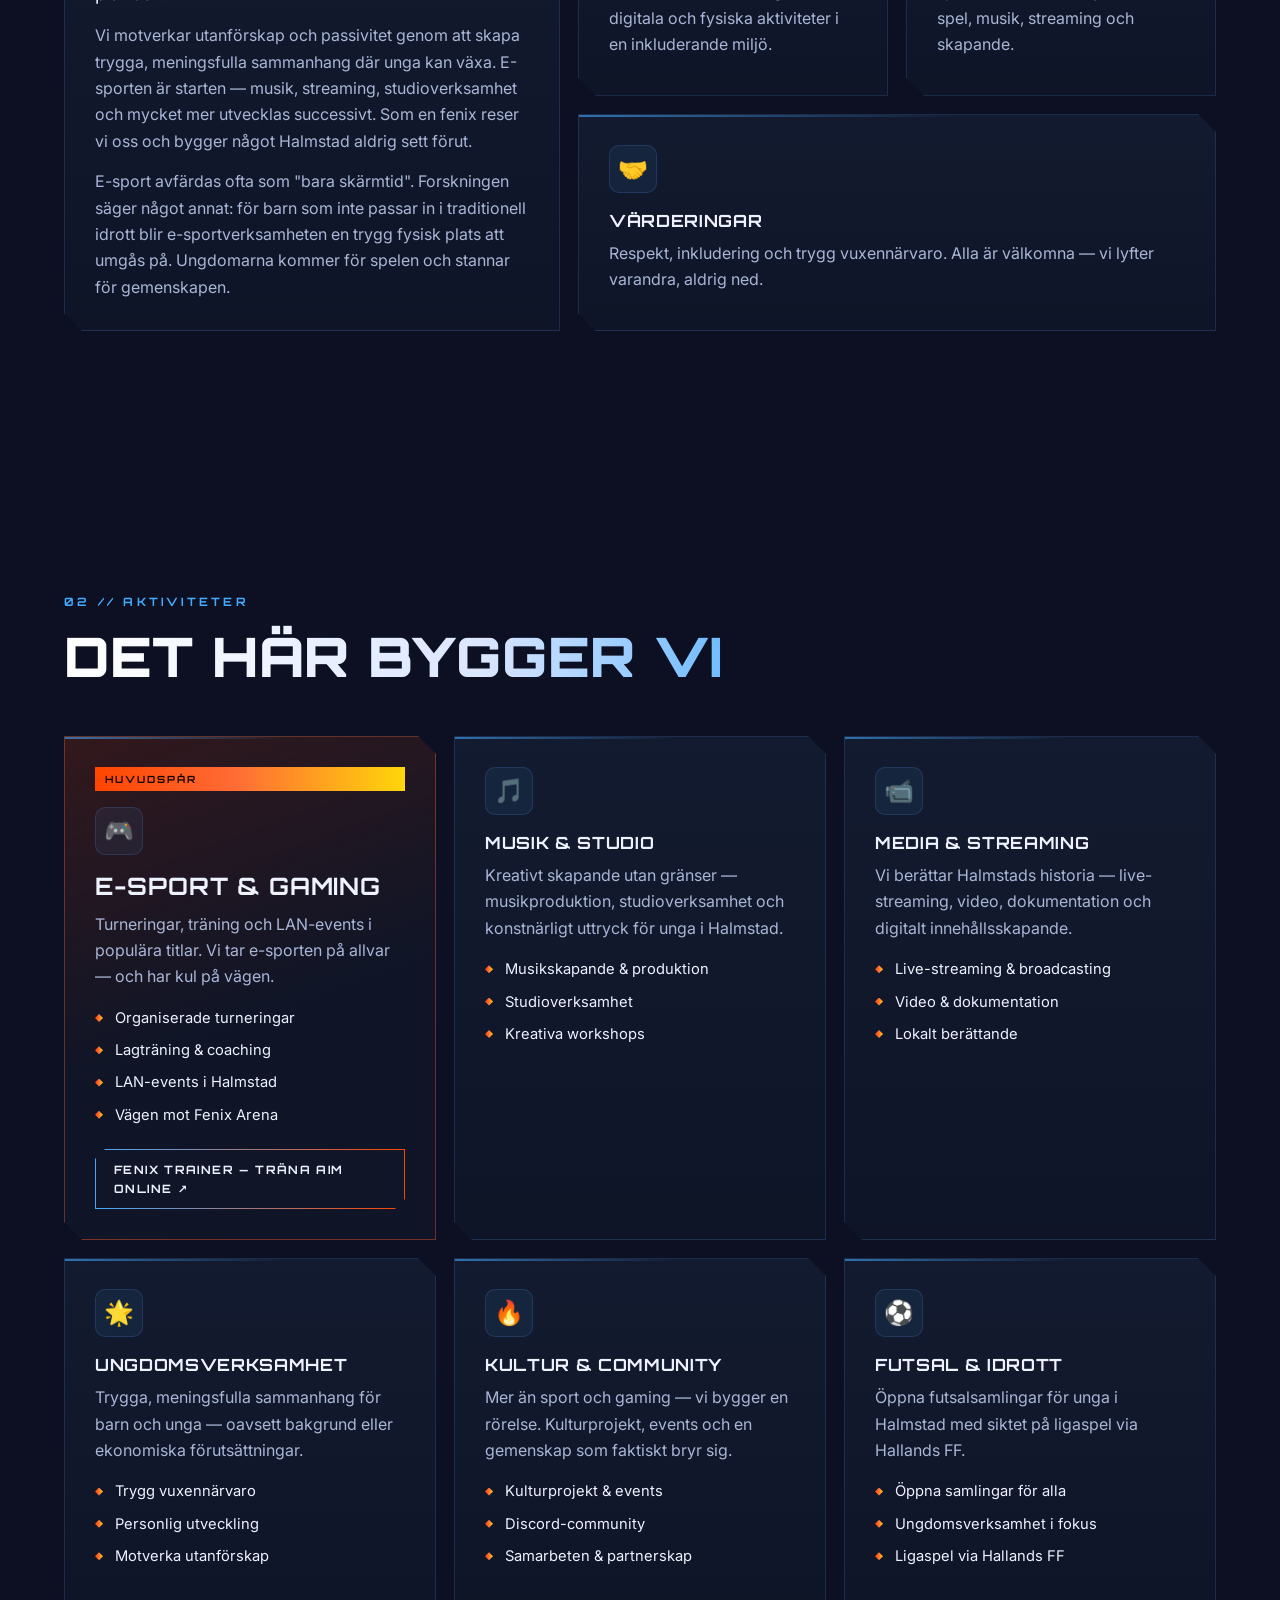
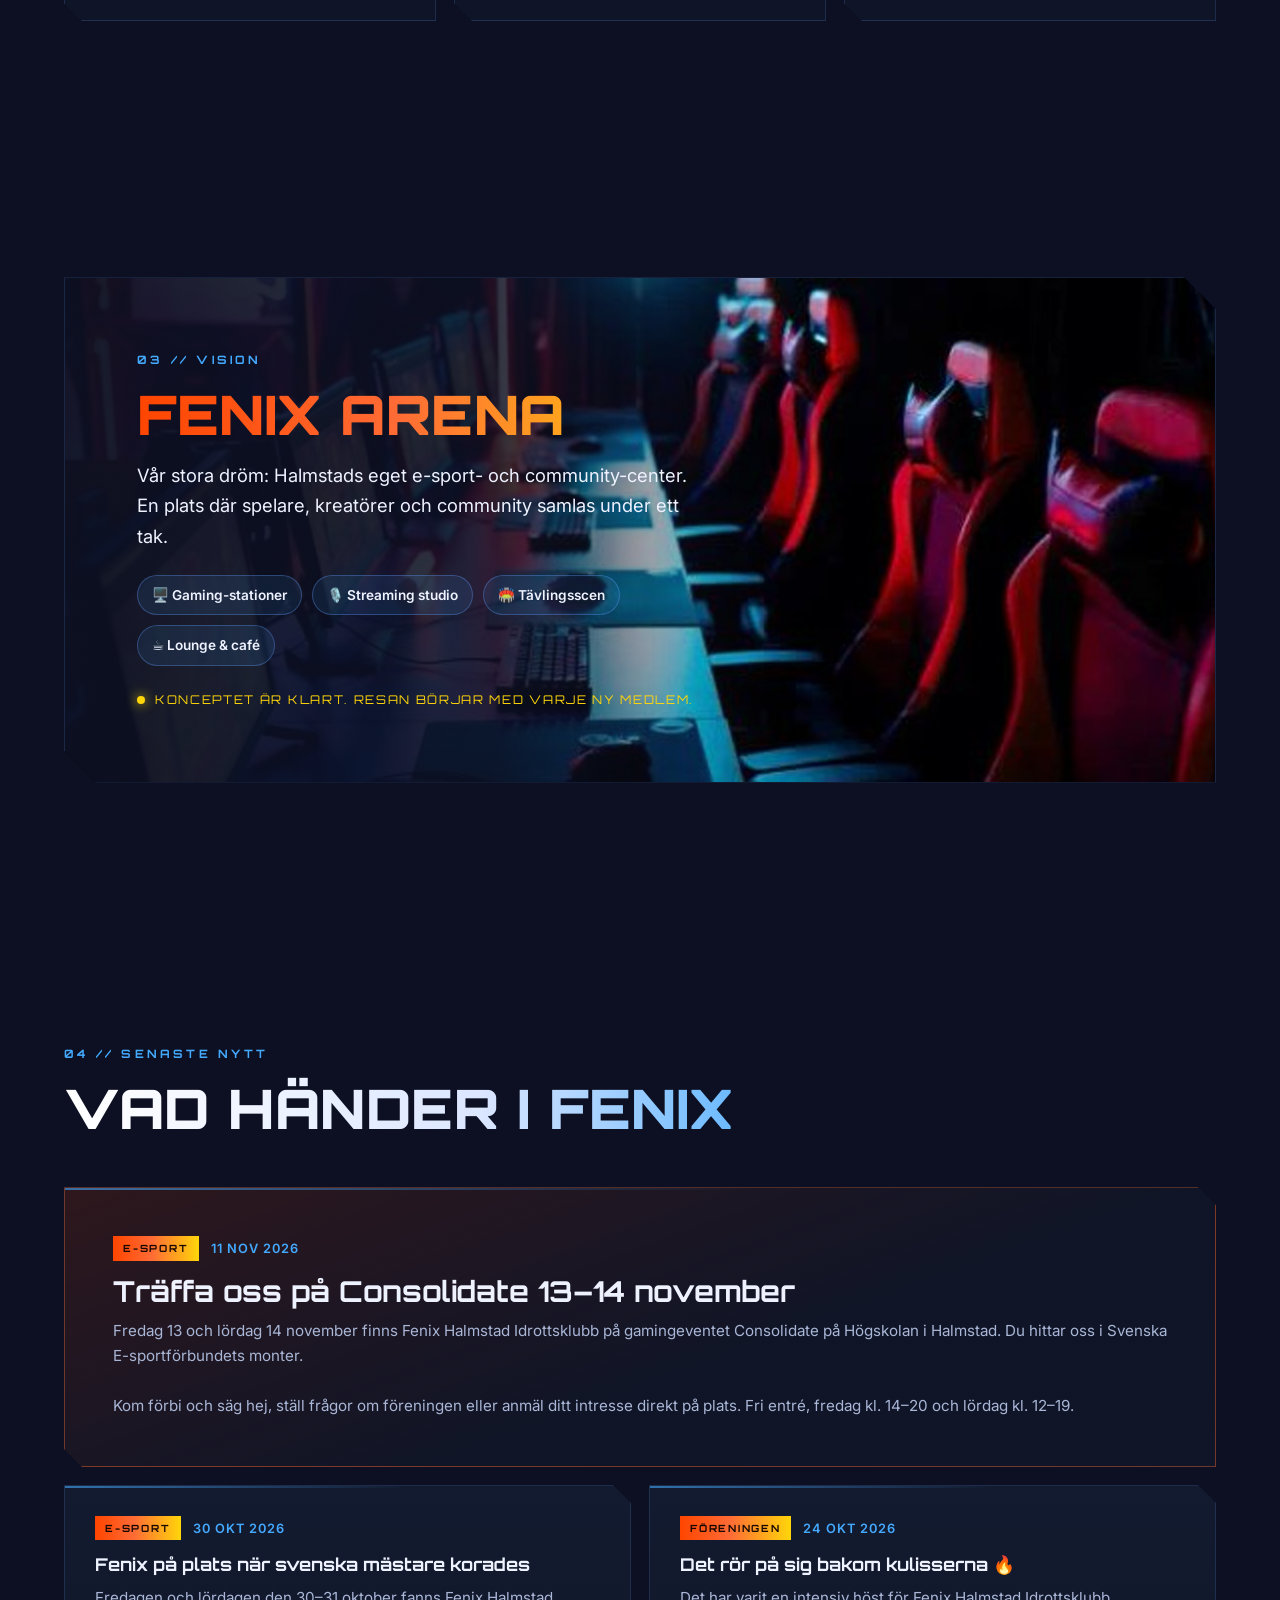
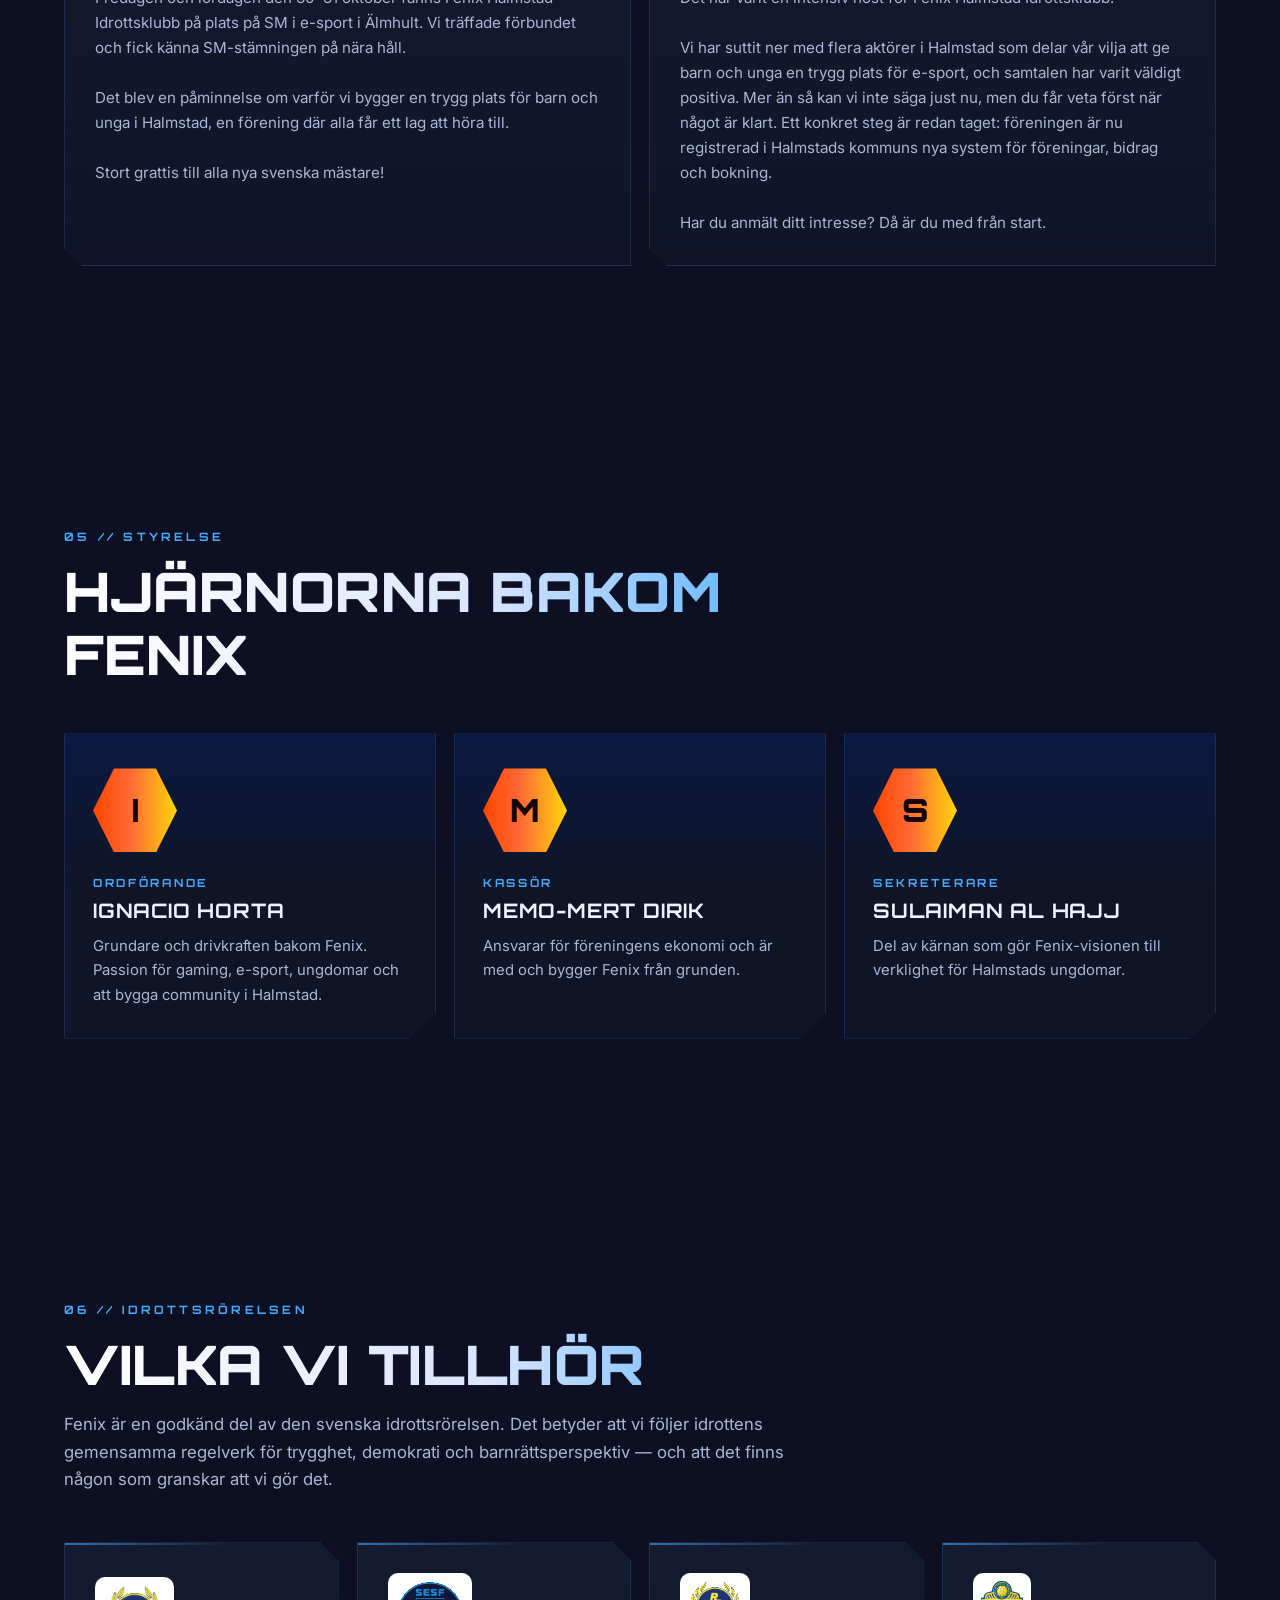
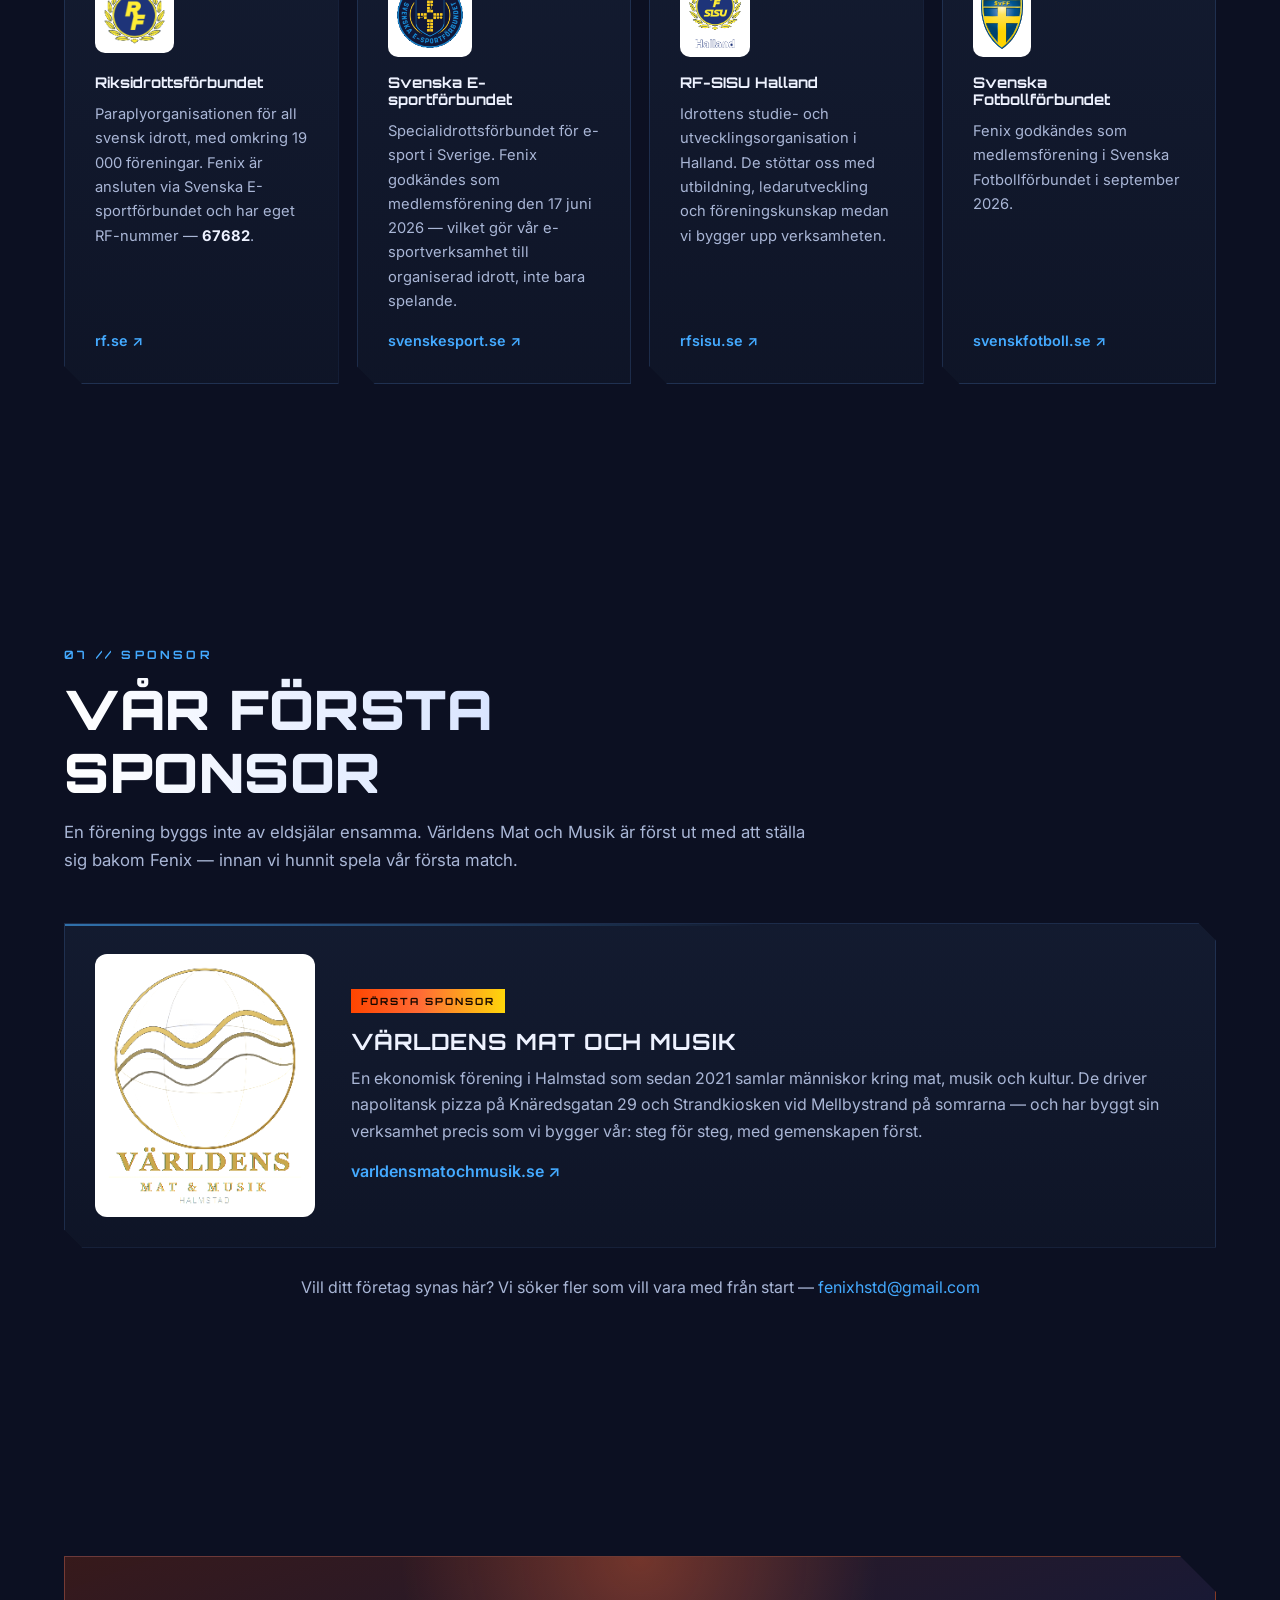
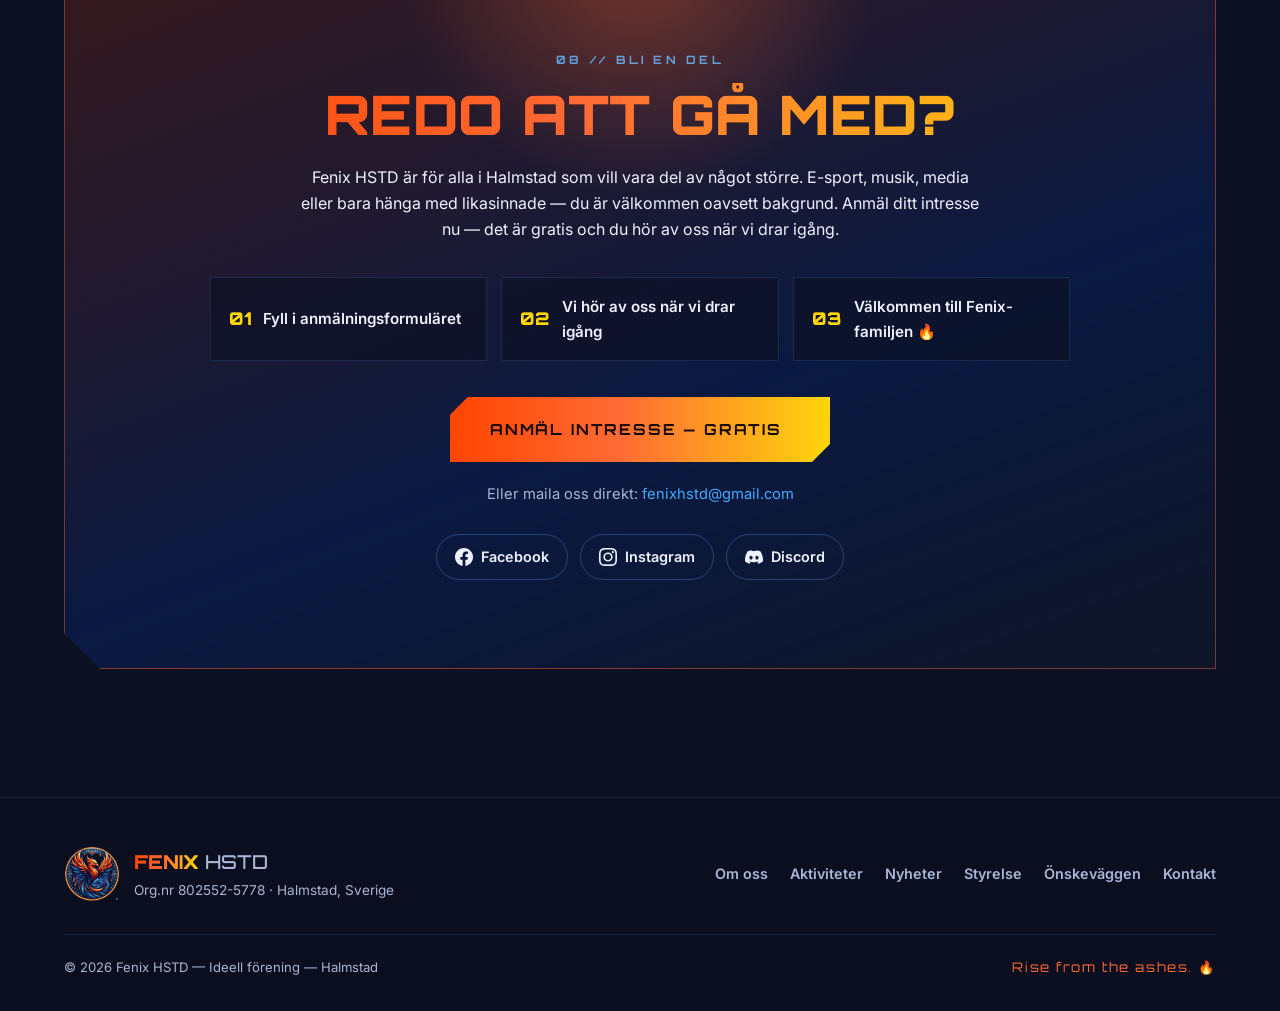
==== commit 069c03c0: "Startsidan: 17 medlemmar i sifferraden (från medlemsförteckningen 7 nov) Co-Authored-By: Claude Opus" ====
--- a/index.html
+++ b/index.html
@@ -136,10 +136,11 @@
   <!-- STATS -->
   <section class="stats" aria-label="Fenix i siffror">
     <div class="container stats-grid">
-      <div class="stat reveal"><span class="stat-num">2025</span><span class="stat-label">Grundad</span></div>
-      <div class="stat reveal" style="--delay:.08s"><span class="stat-num">67682</span><span class="stat-label">RF-nummer</span></div>
-      <div class="stat reveal" style="--delay:.16s"><span class="stat-num">SESF · RF</span><span class="stat-label">Ansluten till</span></div>
-      <div class="stat reveal" style="--delay:.24s"><span class="stat-num">300 kr</span><span class="stat-label">Medlemsavgift/år</span></div>
+      <div class="stat reveal"><span class="stat-num" id="antal-medlemmar">17</span><span class="stat-label">Medlemmar</span></div>
+      <div class="stat reveal" style="--delay:.08s"><span class="stat-num">2025</span><span class="stat-label">Grundad</span></div>
+      <div class="stat reveal" style="--delay:.16s"><span class="stat-num">67682</span><span class="stat-label">RF-nummer</span></div>
+      <div class="stat reveal" style="--delay:.24s"><span class="stat-num">SESF · RF</span><span class="stat-label">Ansluten till</span></div>
+      <div class="stat reveal" style="--delay:.32s"><span class="stat-num">300 kr</span><span class="stat-label">Medlemsavgift/år</span></div>
     </div>
   </section>
 
--- a/style.css
+++ b/style.css
@@ -284,14 +284,15 @@
 
 /* ── Stats ── */
 .stats { position: relative; z-index: 2; padding: 72px 0 0; }
-.stats-grid { display: grid; grid-template-columns: repeat(4, 1fr); gap: 16px; }
+.stats-grid { display: grid; grid-template-columns: repeat(5, 1fr); gap: 16px; }
 .stat {
   padding: 26px 24px; background: var(--panel); border: 1px solid var(--line);
   clip-path: polygon(0 0, calc(100% - 14px) 0, 100% 14px, 100% 100%, 0 100%);
   position: relative;
 }
 .stat::before { content: ''; position: absolute; left: 0; top: 0; bottom: 0; width: 3px; background: var(--grad-fire); }
-.stat-num { display: block; font-family: var(--font-head); font-weight: 900; font-size: clamp(1.3rem, 2.4vw, 1.9rem); color: var(--text); }
+.stat-num { display: block; font-family: var(--font-head); font-weight: 900; font-size: clamp(1.2rem, 2vw, 1.75rem); color: var(--text); white-space: nowrap; }
+#antal-medlemmar { background: var(--grad-fire); -webkit-background-clip: text; background-clip: text; color: transparent; font-size: clamp(1.6rem, 2.8vw, 2.4rem); line-height: 1.1; }
 .stat-label { display: block; margin-top: 6px; font-size: 0.72rem; letter-spacing: .2em; text-transform: uppercase; color: var(--text-muted); font-weight: 600; }
 
 /* ── Paneler ── */
@@ -459,6 +460,7 @@
   .nav-links.open { transform: none; visibility: visible; }
   .nav-links a:not(.btn) { font-size: 1.2rem; }
   .stats-grid { grid-template-columns: repeat(2, 1fr); }
+  .stats-grid .stat:first-child { grid-column: span 2; }
   .news-grid { grid-template-columns: 1fr; }
   .news-card.featured { grid-column: auto; }
   .roster { grid-template-columns: 1fr; }
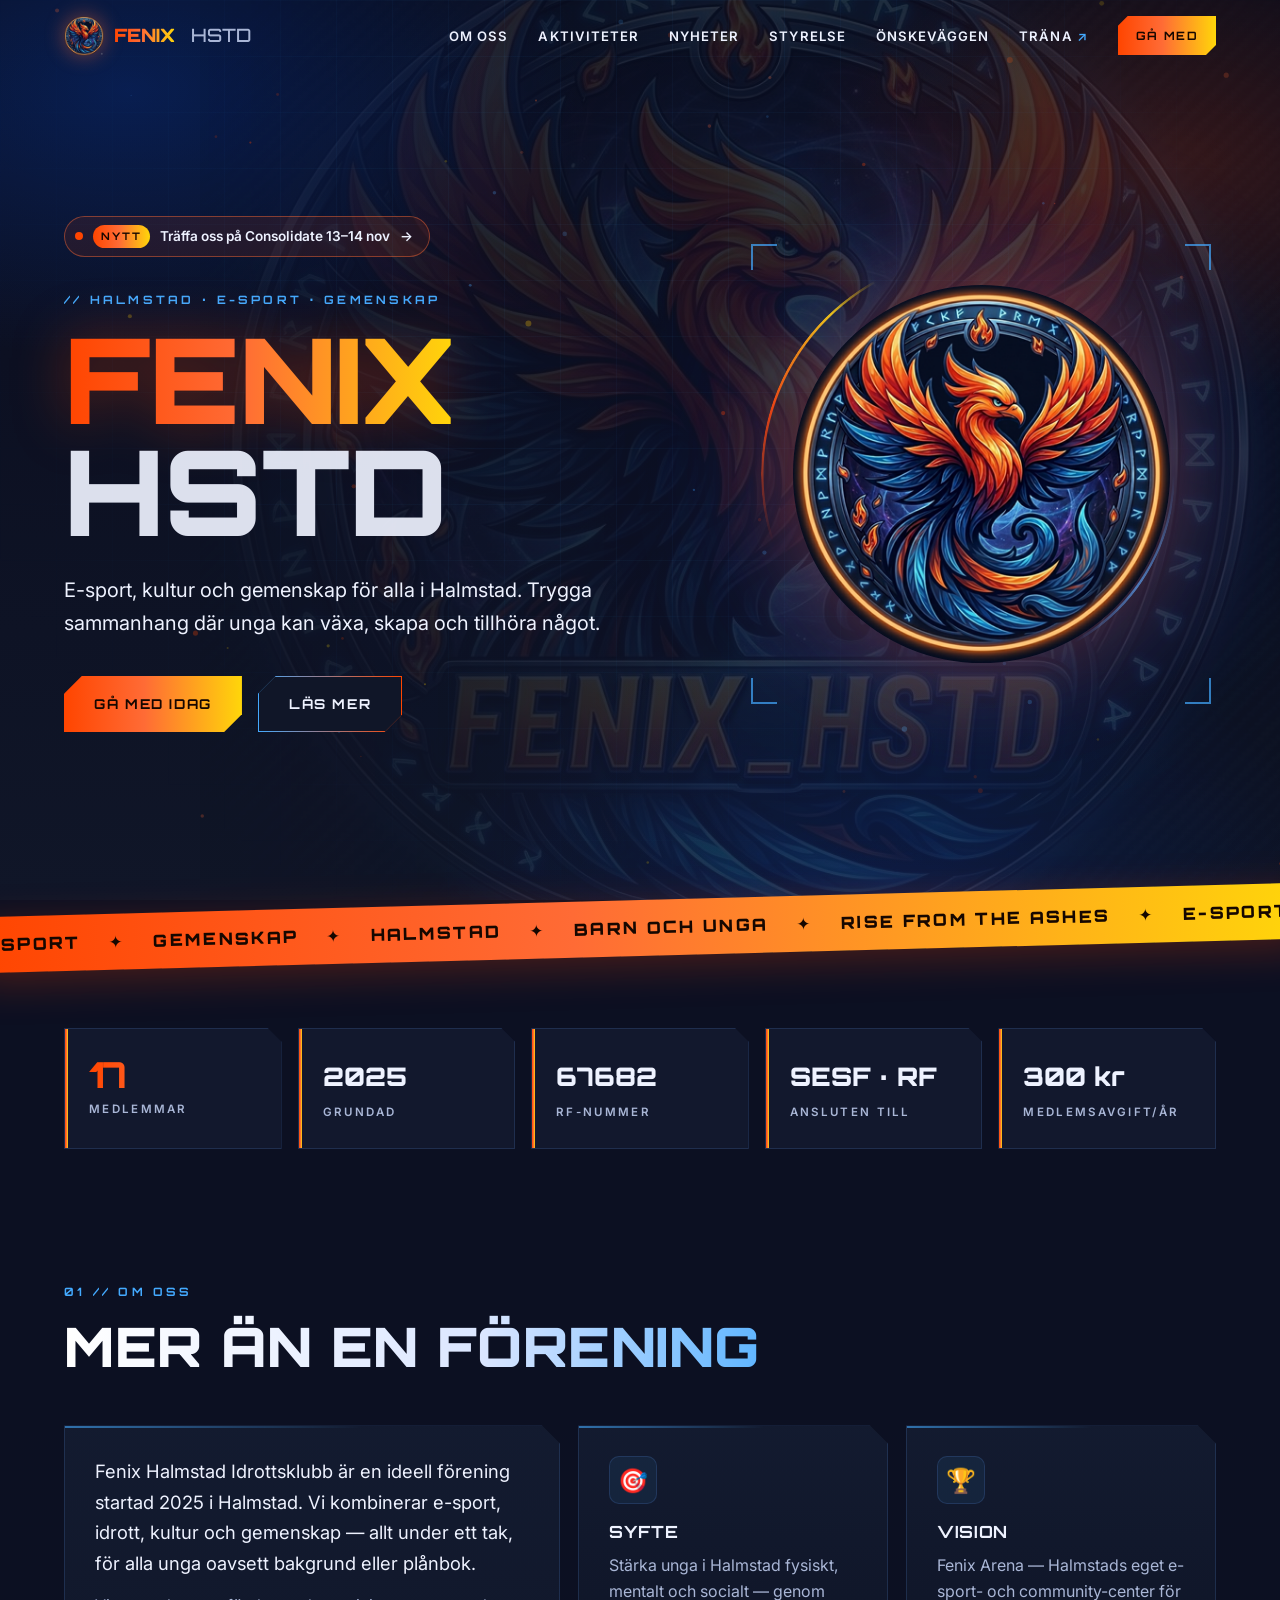
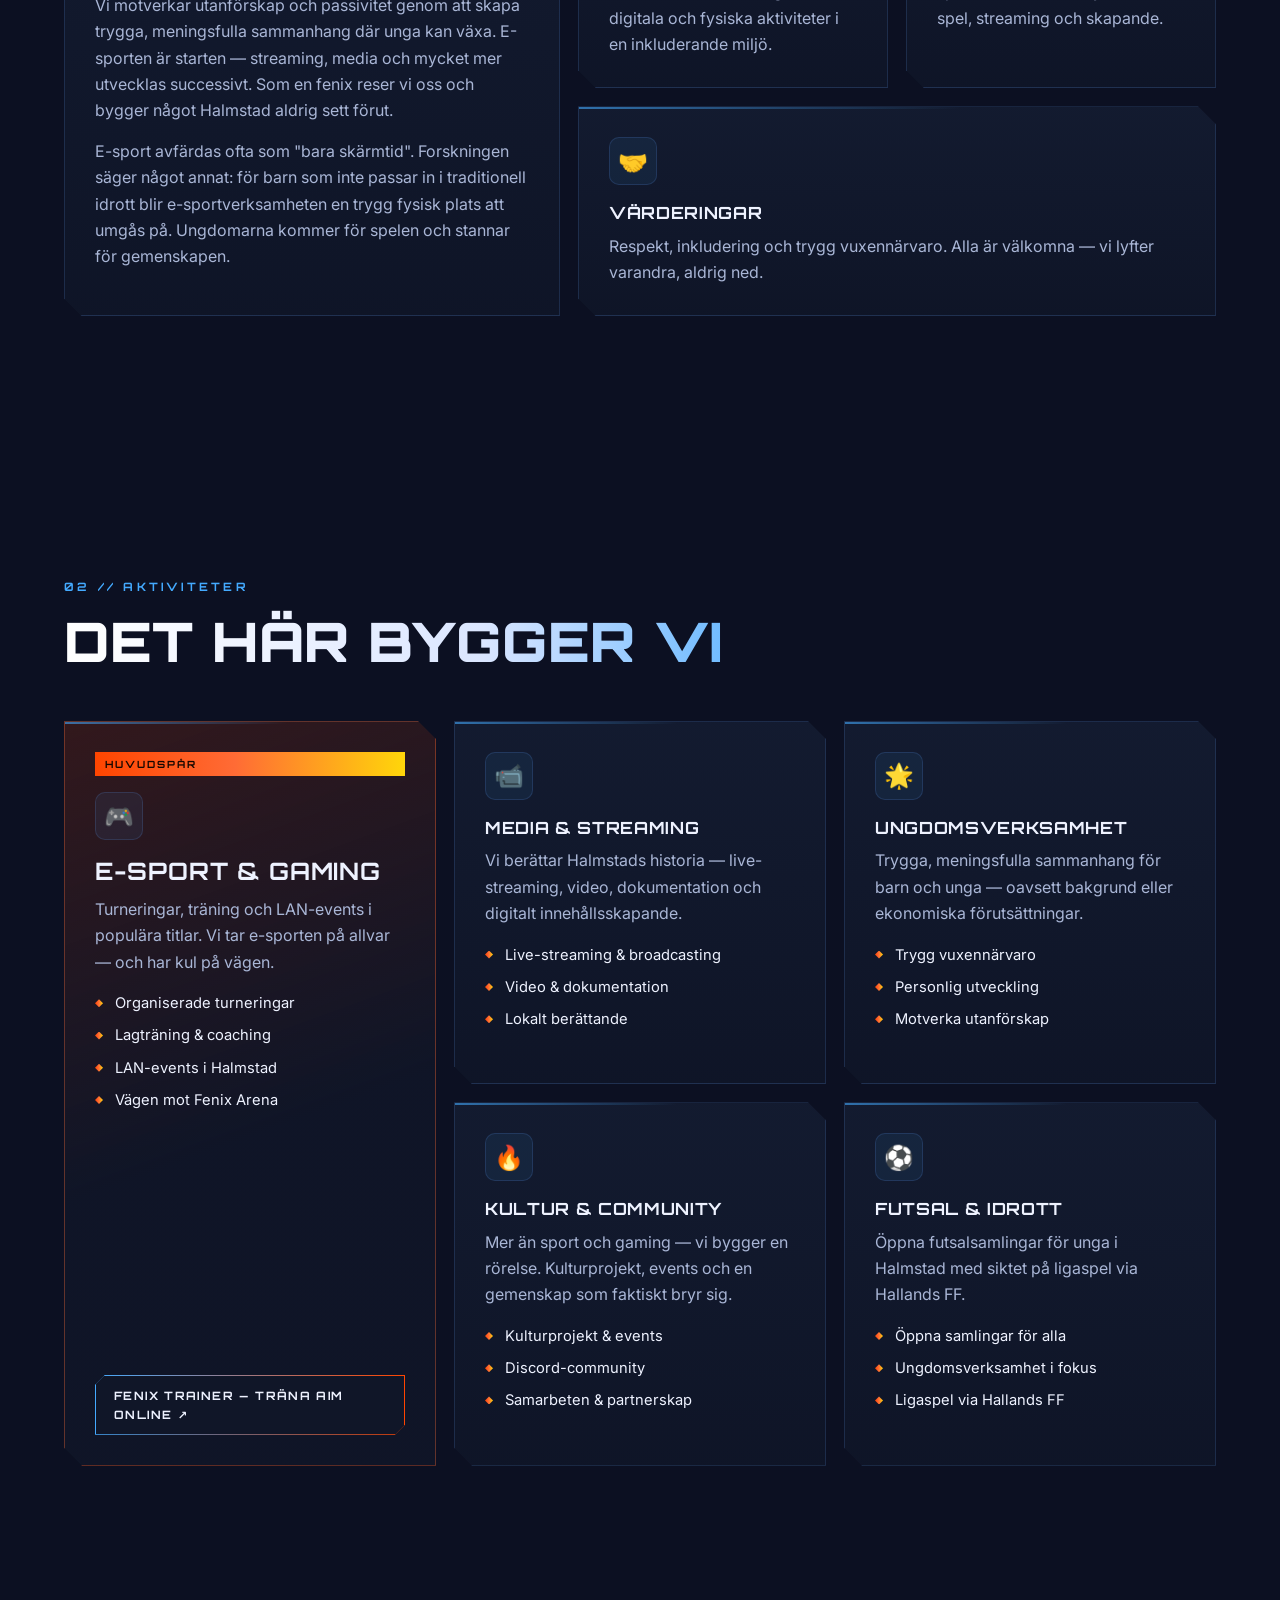
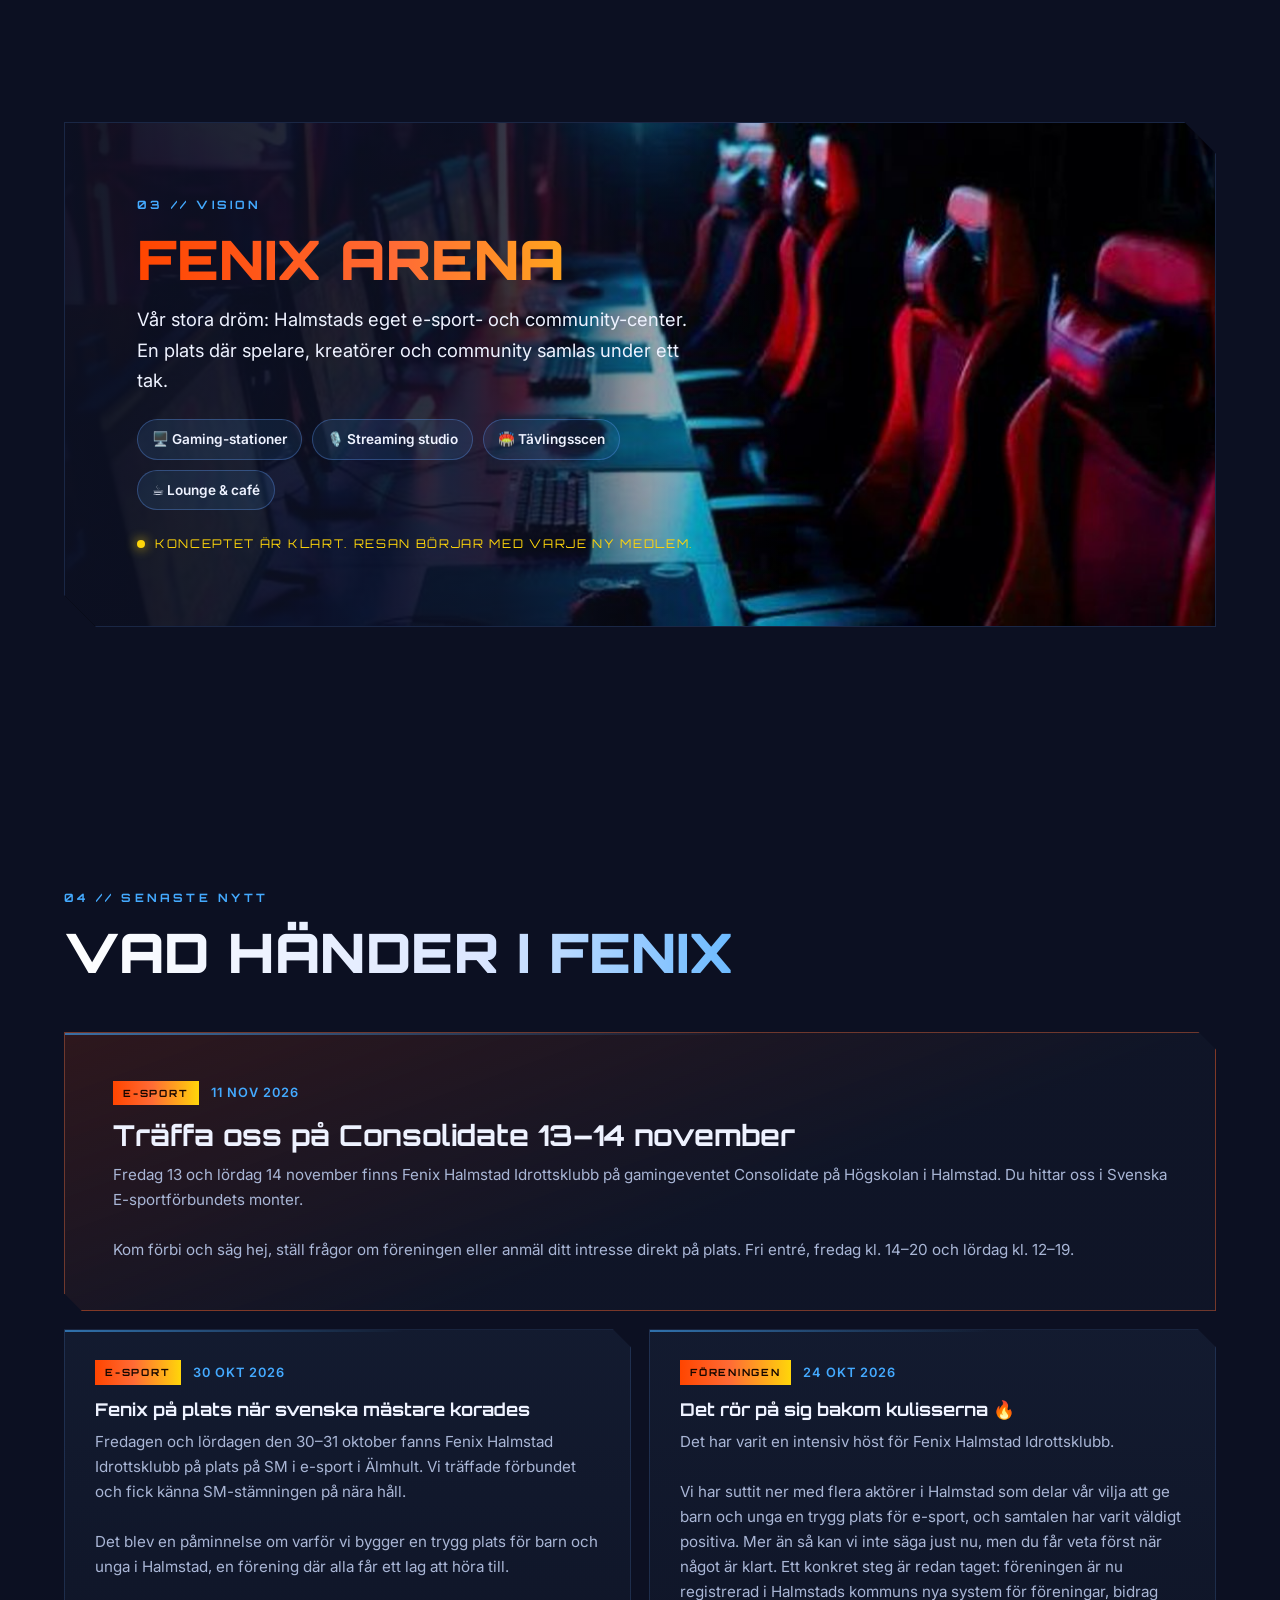
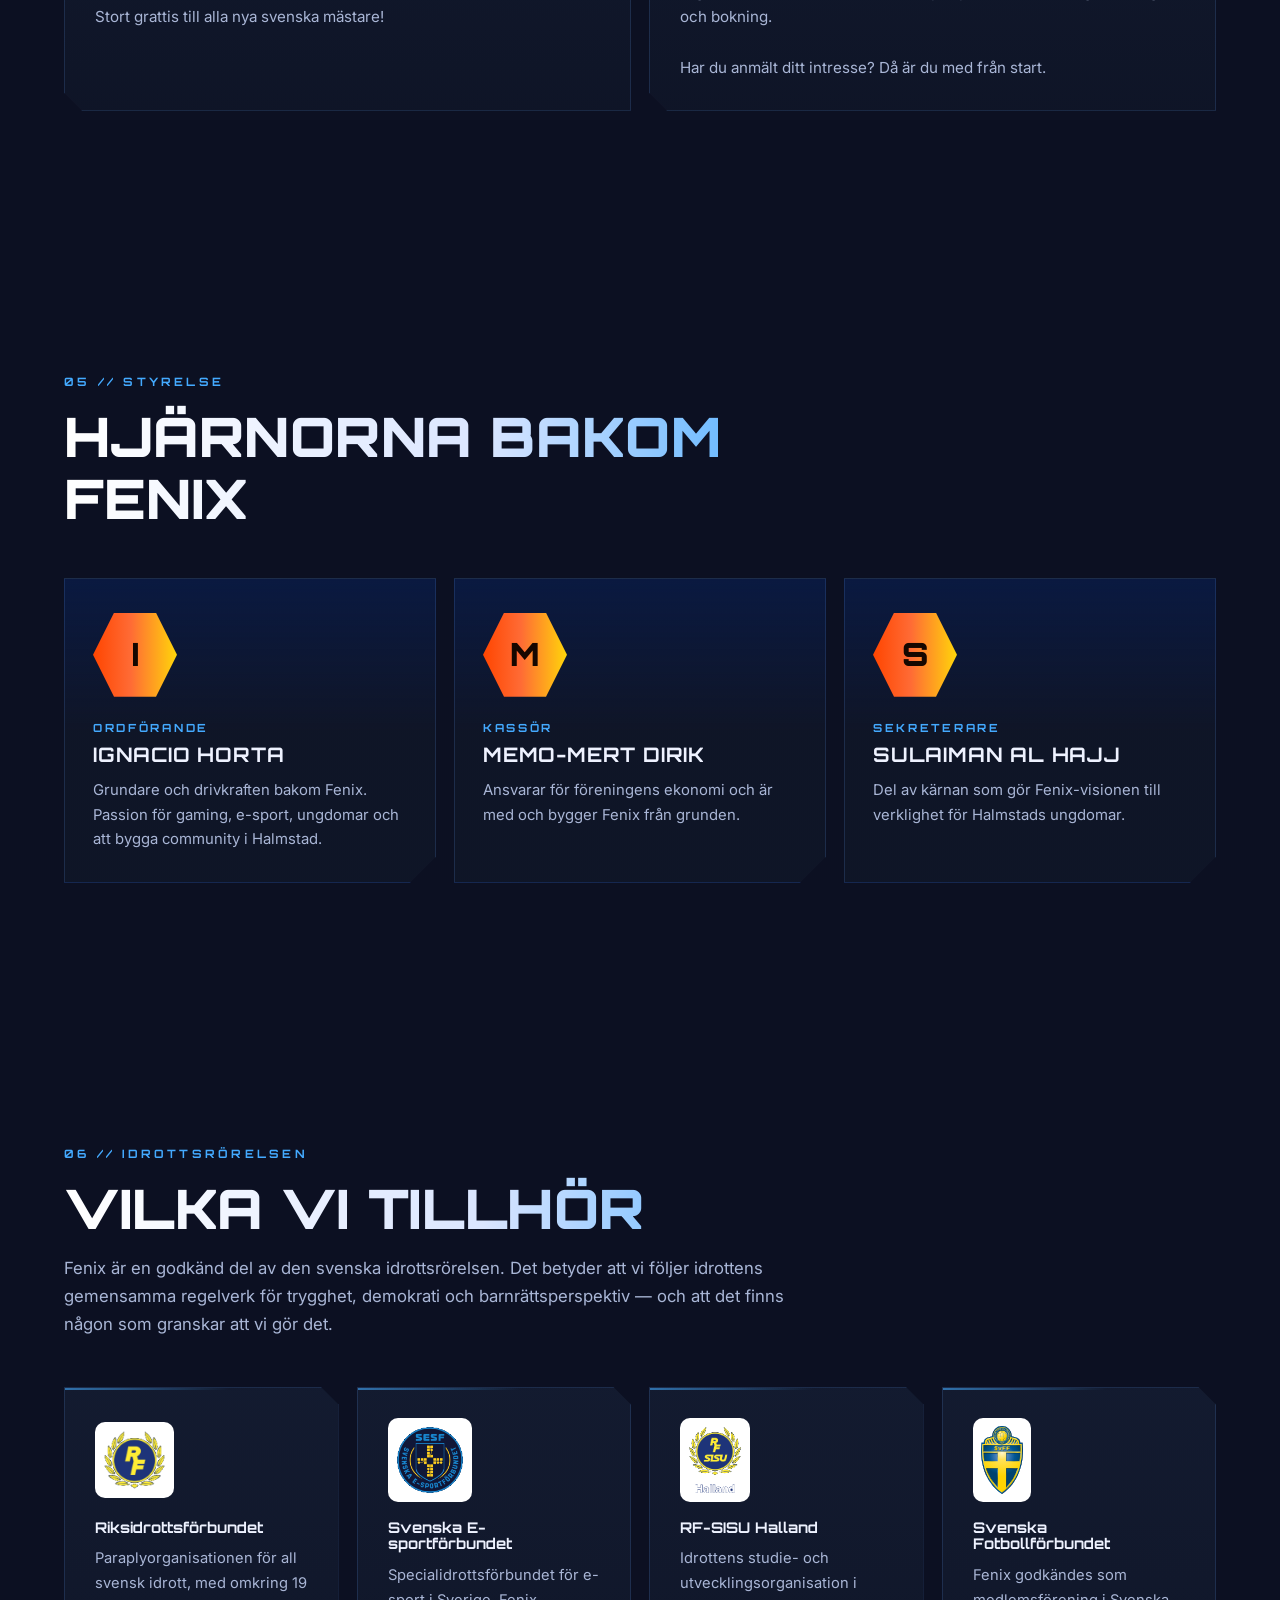
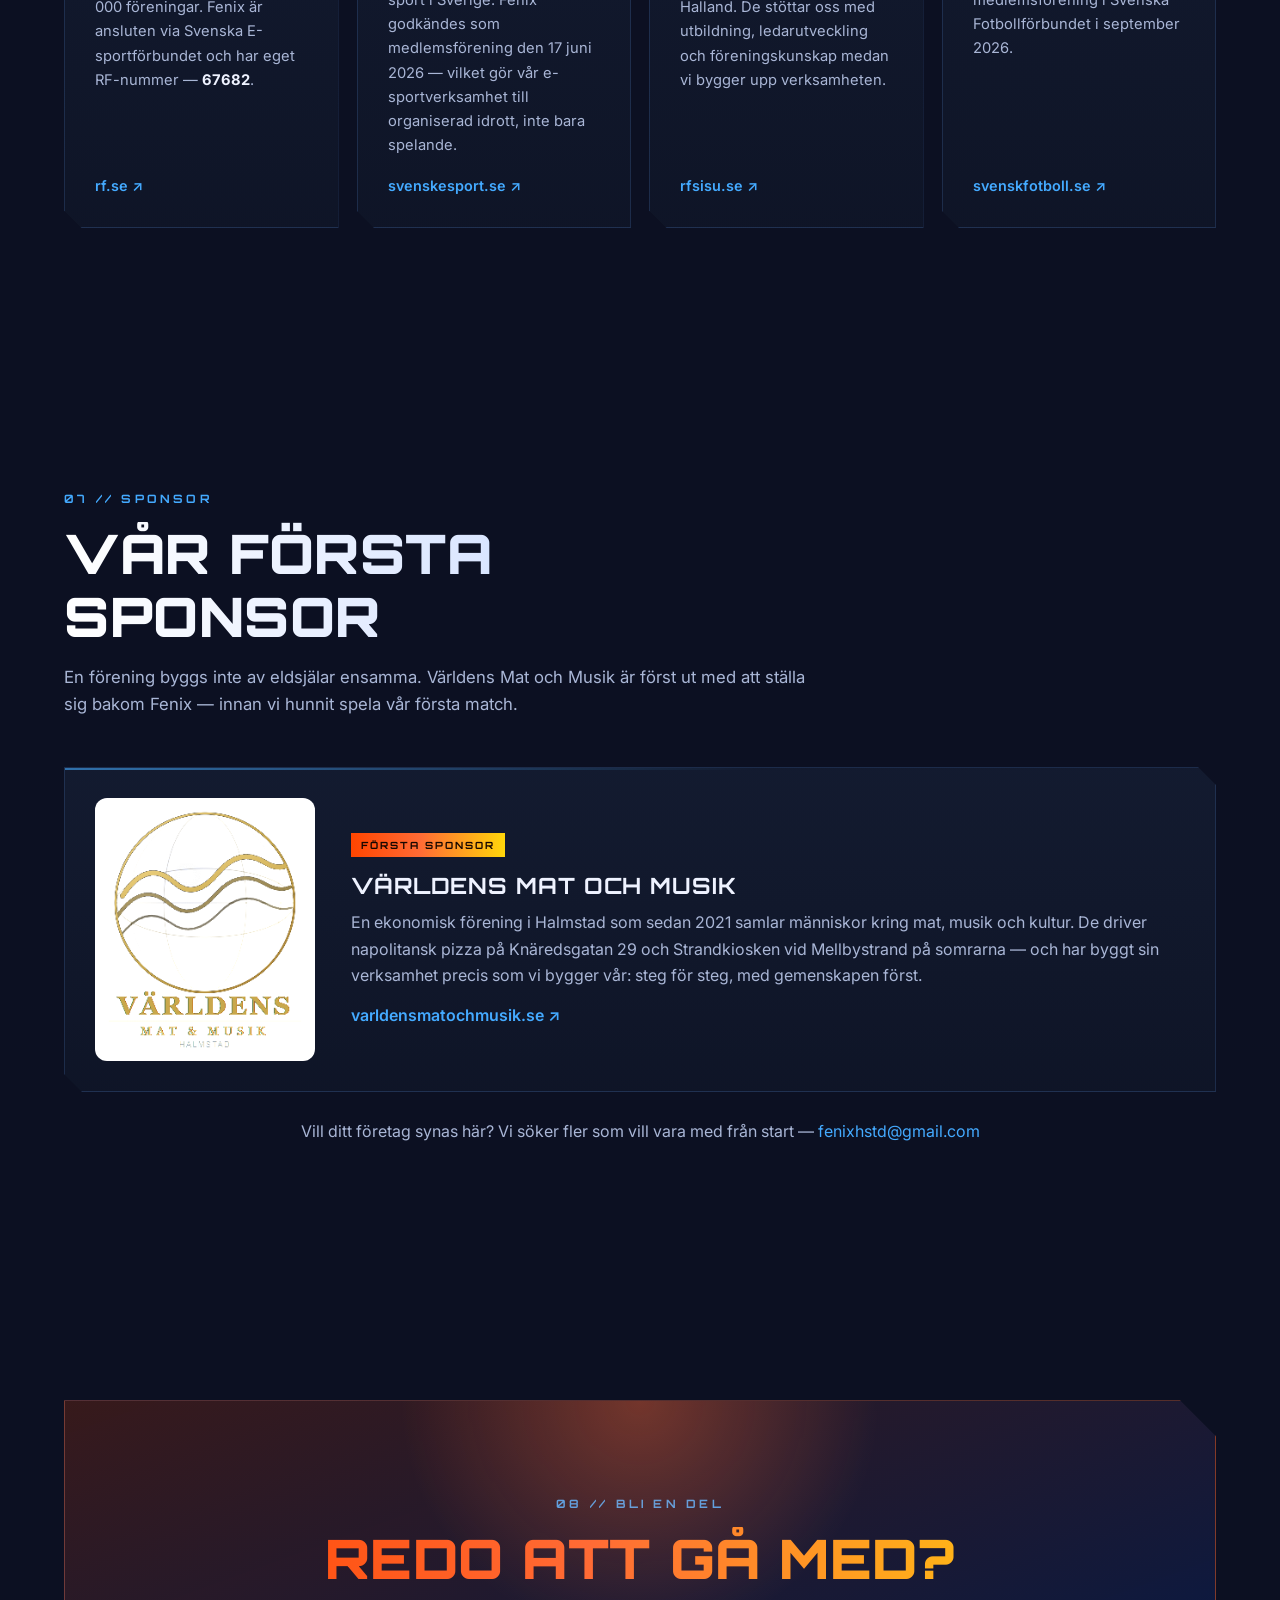
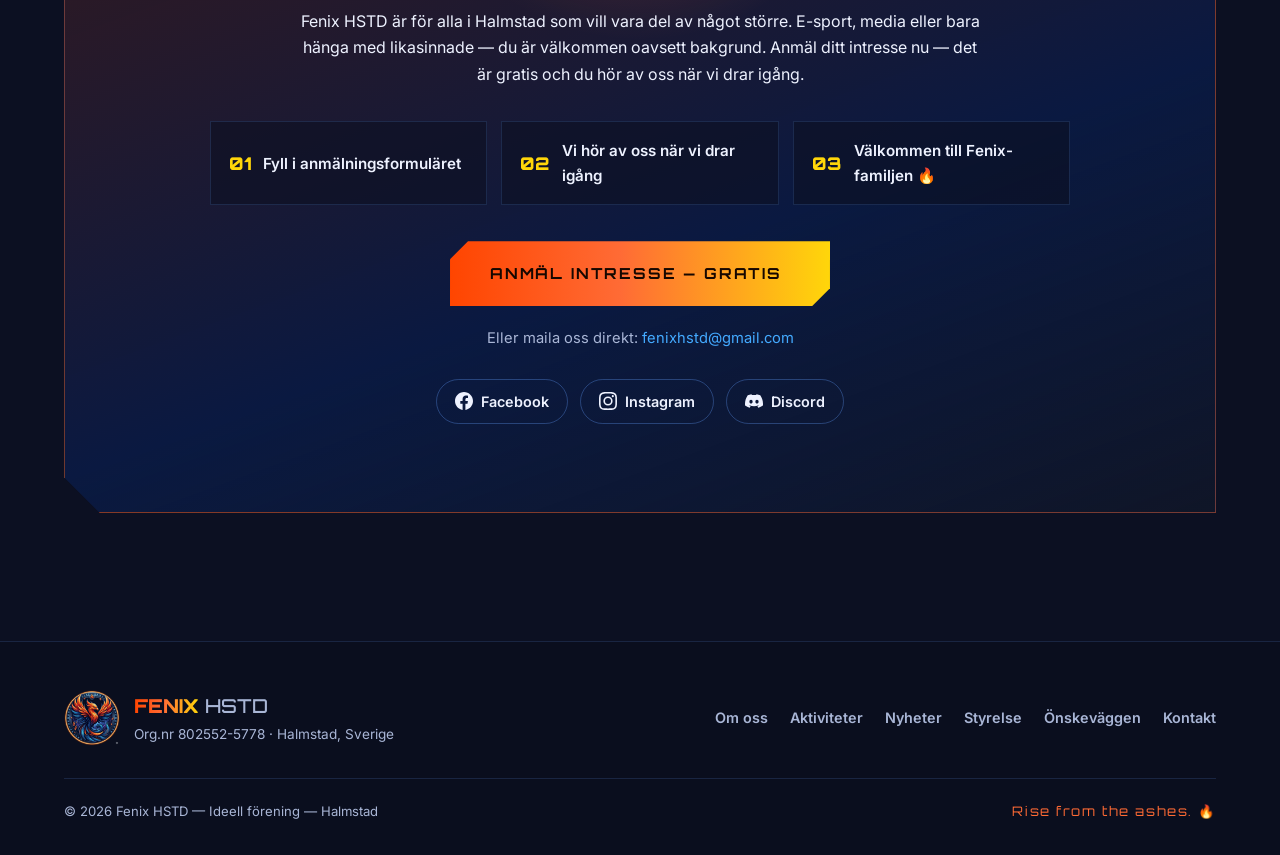
==== commit d25a8363: "Hemsidan: musik borttaget (Ignacio 12 nov), E-sport-kortet dubbelt så högt Co-Authored-By: Claude Op" ====
--- a/index.html
+++ b/index.html
@@ -107,7 +107,7 @@
           <span class="glitch" data-text="FENIX">FENIX</span><span class="hero-title-tag">HSTD</span>
         </h1>
         <p class="hero-desc reveal">
-          E-sport, musik, kultur och gemenskap för alla i Halmstad.
+          E-sport, kultur och gemenskap för alla i Halmstad.
           Trygga sammanhang där unga kan växa, skapa och tillhöra något.
         </p>
         <div class="hero-cta reveal">
@@ -155,13 +155,13 @@
         <article class="panel panel-lg reveal">
           <p class="lead">
             Fenix Halmstad Idrottsklubb är en ideell förening startad 2025 i Halmstad. Vi kombinerar
-            e-sport, idrott, musik, kultur och gemenskap — allt under ett tak,
+            e-sport, idrott, kultur och gemenskap — allt under ett tak,
             för alla unga oavsett bakgrund eller plånbok.
           </p>
           <p>
             Vi motverkar utanförskap och passivitet genom att skapa trygga, meningsfulla
-            sammanhang där unga kan växa. E-sporten är starten — musik, streaming,
-            studioverksamhet och mycket mer utvecklas successivt. Som en fenix
+            sammanhang där unga kan växa. E-sporten är starten — streaming, media
+            och mycket mer utvecklas successivt. Som en fenix
             reser vi oss och bygger något Halmstad aldrig sett förut.
           </p>
           <p>
@@ -179,7 +179,7 @@
         <article class="panel reveal" style="--delay:.2s">
           <span class="panel-icon" aria-hidden="true">🏆</span>
           <h3>Vision</h3>
-          <p>Fenix Arena — Halmstads eget e-sport- och community-center för spel, musik, streaming och skapande.</p>
+          <p>Fenix Arena — Halmstads eget e-sport- och community-center för spel, streaming och skapande.</p>
         </article>
         <article class="panel reveal" style="--delay:.3s">
           <span class="panel-icon" aria-hidden="true">🤝</span>
@@ -211,17 +211,6 @@
             <li>Vägen mot Fenix Arena</li>
           </ul>
           <a href="https://trainer.fenixhstd.se" target="_blank" rel="noopener" class="btn btn-ghost btn-sm">Fenix Trainer — Träna aim online ↗<span class="sr-only"> (öppnas i nytt fönster)</span></a>
-        </article>
-
-        <article class="panel akt reveal" style="--delay:.08s">
-          <span class="panel-icon" aria-hidden="true">🎵</span>
-          <h3>Musik &amp; Studio</h3>
-          <p>Kreativt skapande utan gränser — musikproduktion, studioverksamhet och konstnärligt uttryck för unga i Halmstad.</p>
-          <ul>
-            <li>Musikskapande &amp; produktion</li>
-            <li>Studioverksamhet</li>
-            <li>Kreativa workshops</li>
-          </ul>
         </article>
 
         <article class="panel akt reveal" style="--delay:.16s">
@@ -424,7 +413,7 @@
         <h2 id="ga-med-title">Redo att gå med?</h2>
         <p class="join-lead">
           Fenix HSTD är för alla i Halmstad som vill vara del av något större.
-          E-sport, musik, media eller bara hänga med likasinnade —
+          E-sport, media eller bara hänga med likasinnade —
           du är välkommen oavsett bakgrund. Anmäl ditt intresse nu — det är gratis och du hör av oss när vi drar igång.
         </p>
         <ol class="join-steps">
--- a/style.css
+++ b/style.css
@@ -320,7 +320,7 @@
 .om-bento .panel:nth-child(4) { grid-column: 2 / span 2; }
 
 .akt-bento { grid-template-columns: repeat(3, 1fr); }
-.akt-feature { display: flex; flex-direction: column; background: linear-gradient(160deg, rgba(255, 69, 0, .16), rgba(16, 22, 40, .9) 55%); border-color: rgba(255, 107, 53, .35); }
+.akt-feature { grid-row: span 2; display: flex; flex-direction: column; background: linear-gradient(160deg, rgba(255, 69, 0, .16), rgba(16, 22, 40, .9) 55%); border-color: rgba(255, 107, 53, .35); }
 .akt-feature h3 { font-size: 1.5rem; }
 .akt-feature .btn { margin-top: auto; align-self: flex-start; }
 .akt ul { list-style: none; margin: 16px 0 22px; display: grid; gap: 8px; }
@@ -470,6 +470,7 @@
 }
 
 @media (max-width: 560px) {
+  .akt-feature { grid-row: auto; }
   .container, .nav-inner { padding: 0 16px; }
   .om-bento, .akt-bento, .org-grid { grid-template-columns: 1fr; }
   .om-bento .panel-lg, .om-bento .panel:nth-child(4) { grid-column: auto; }
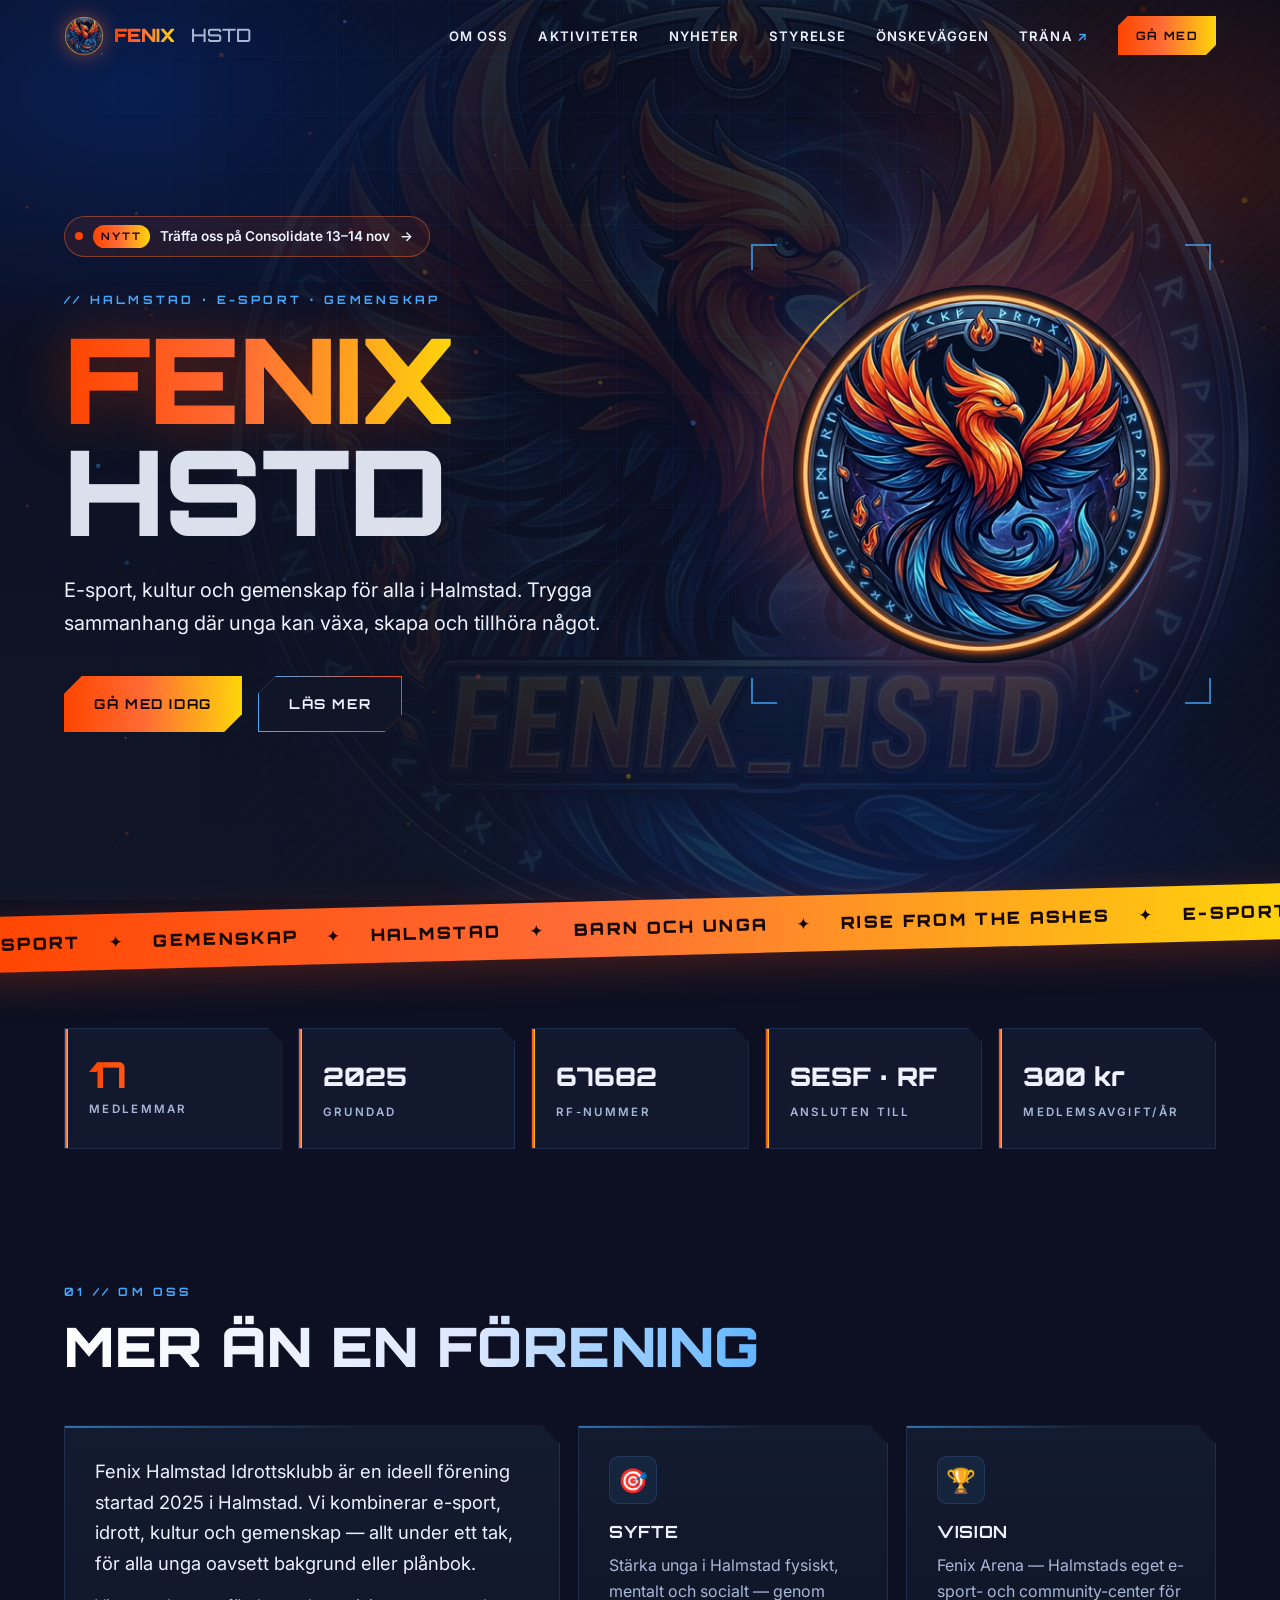
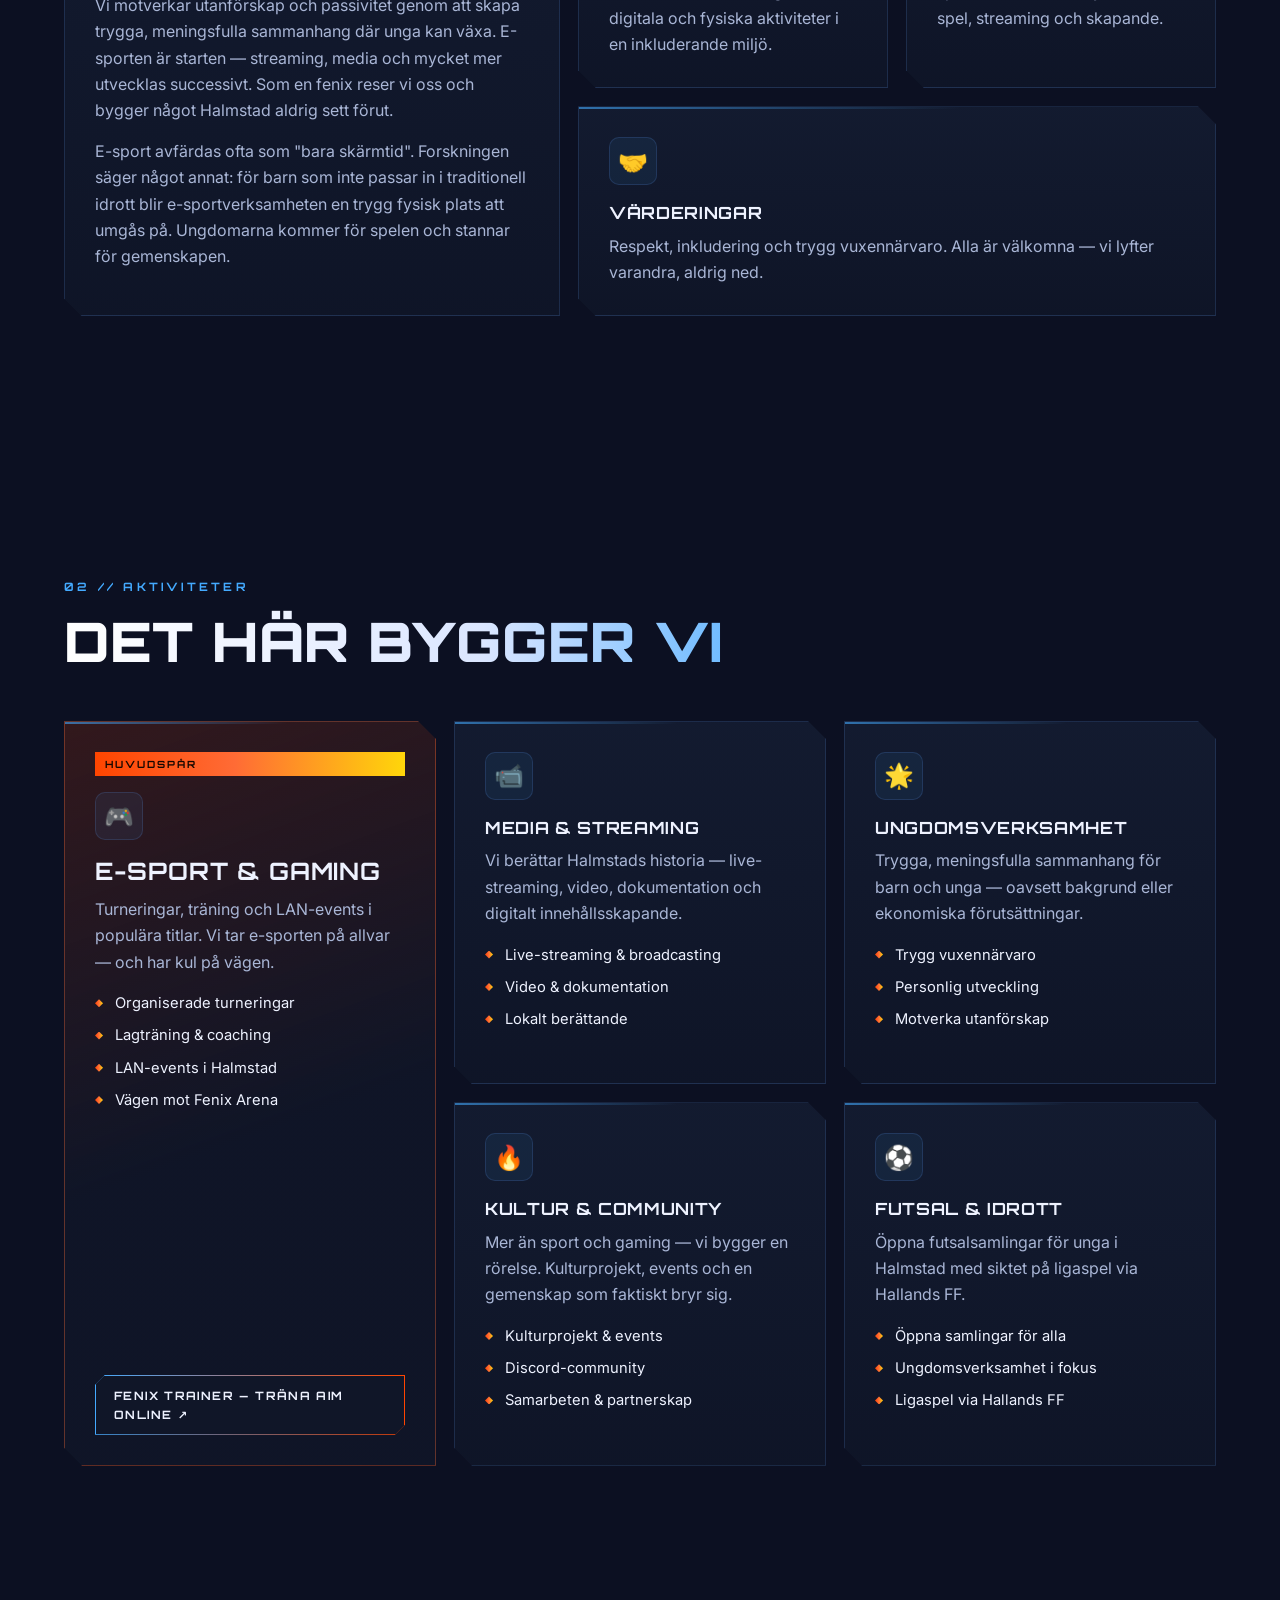
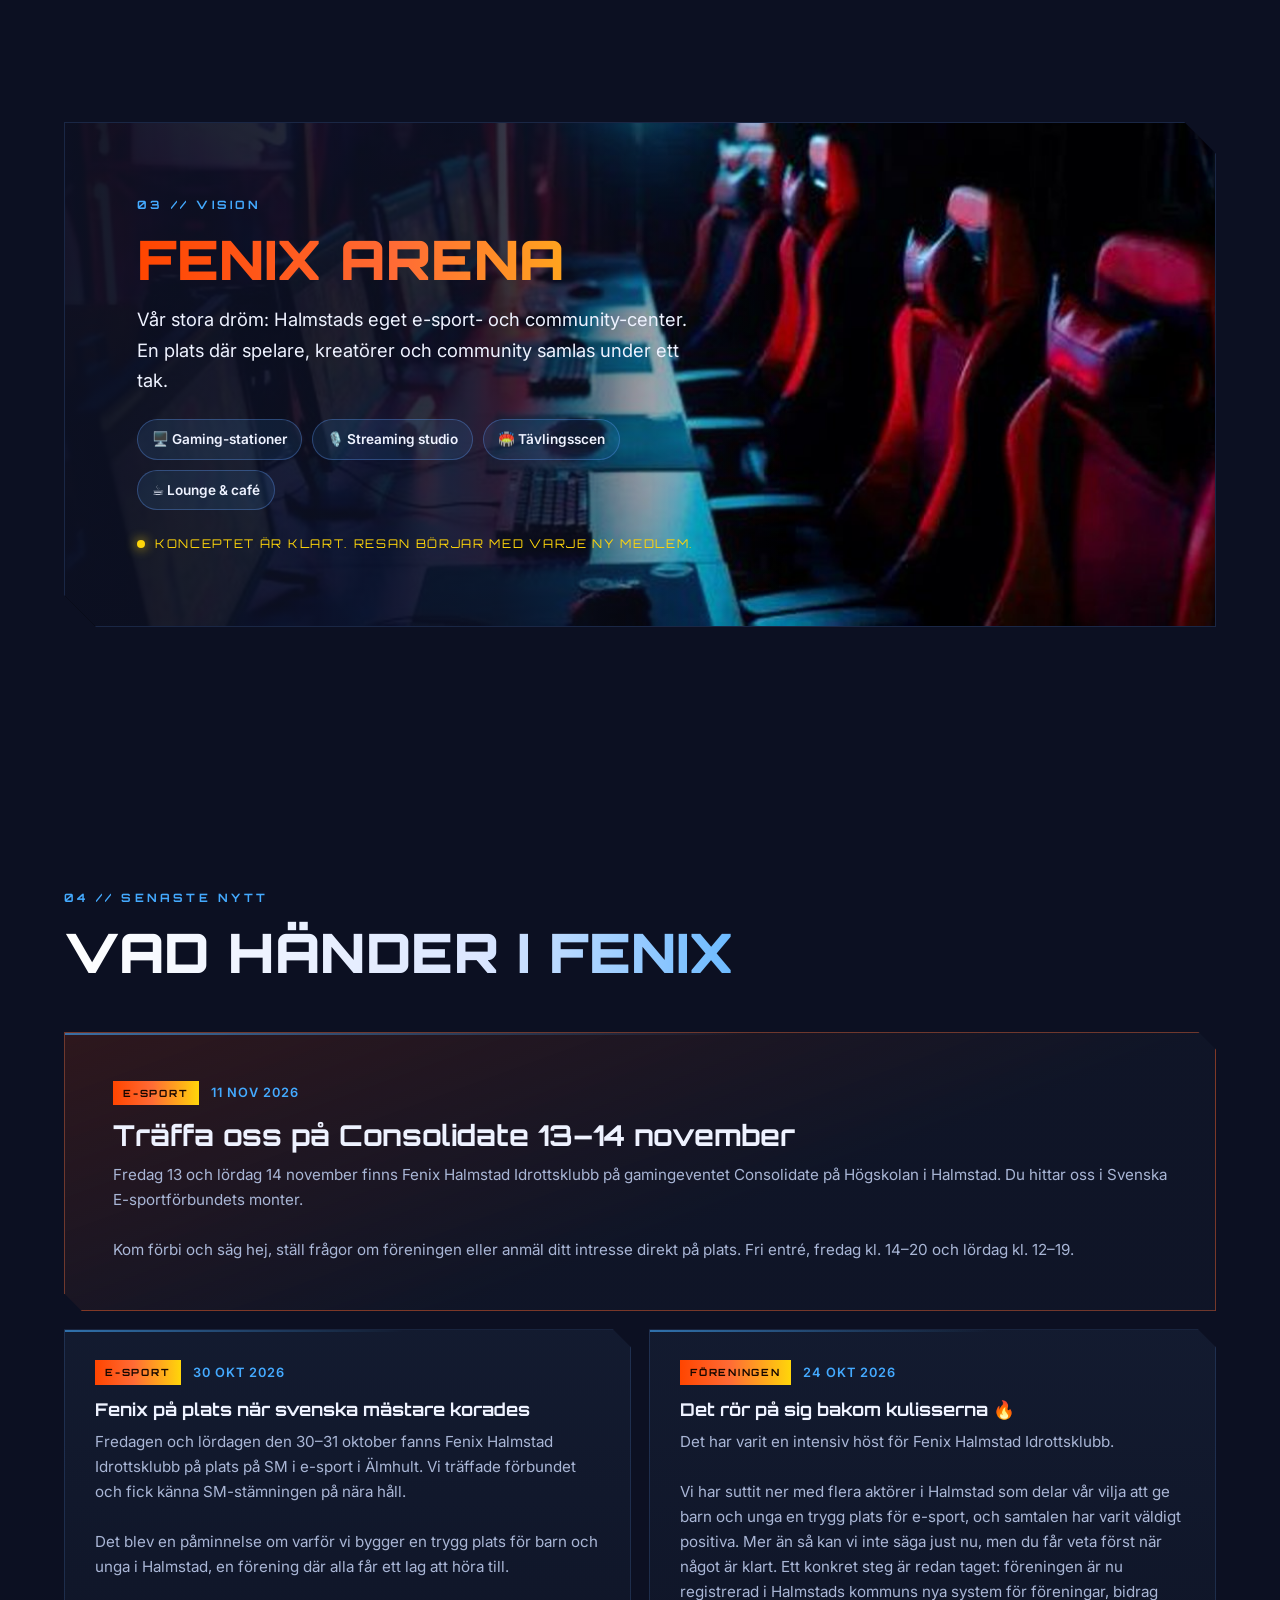
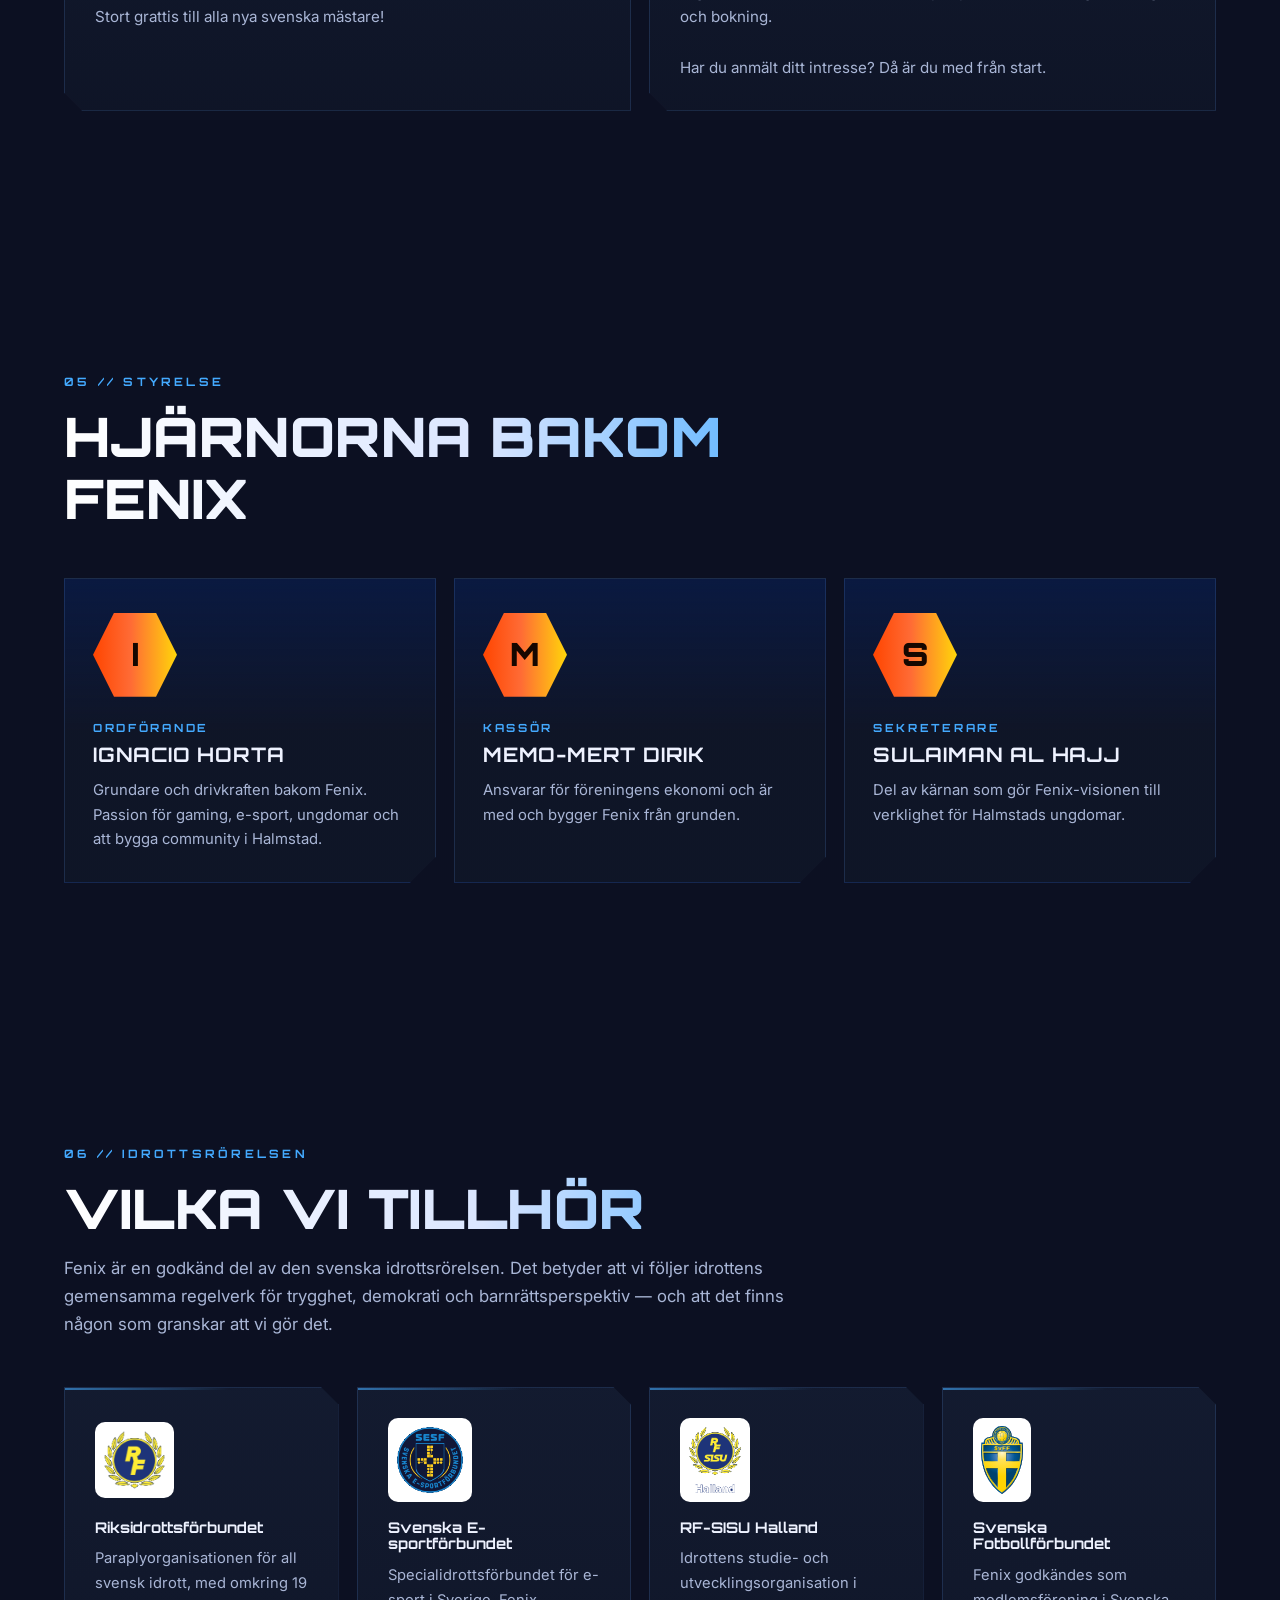
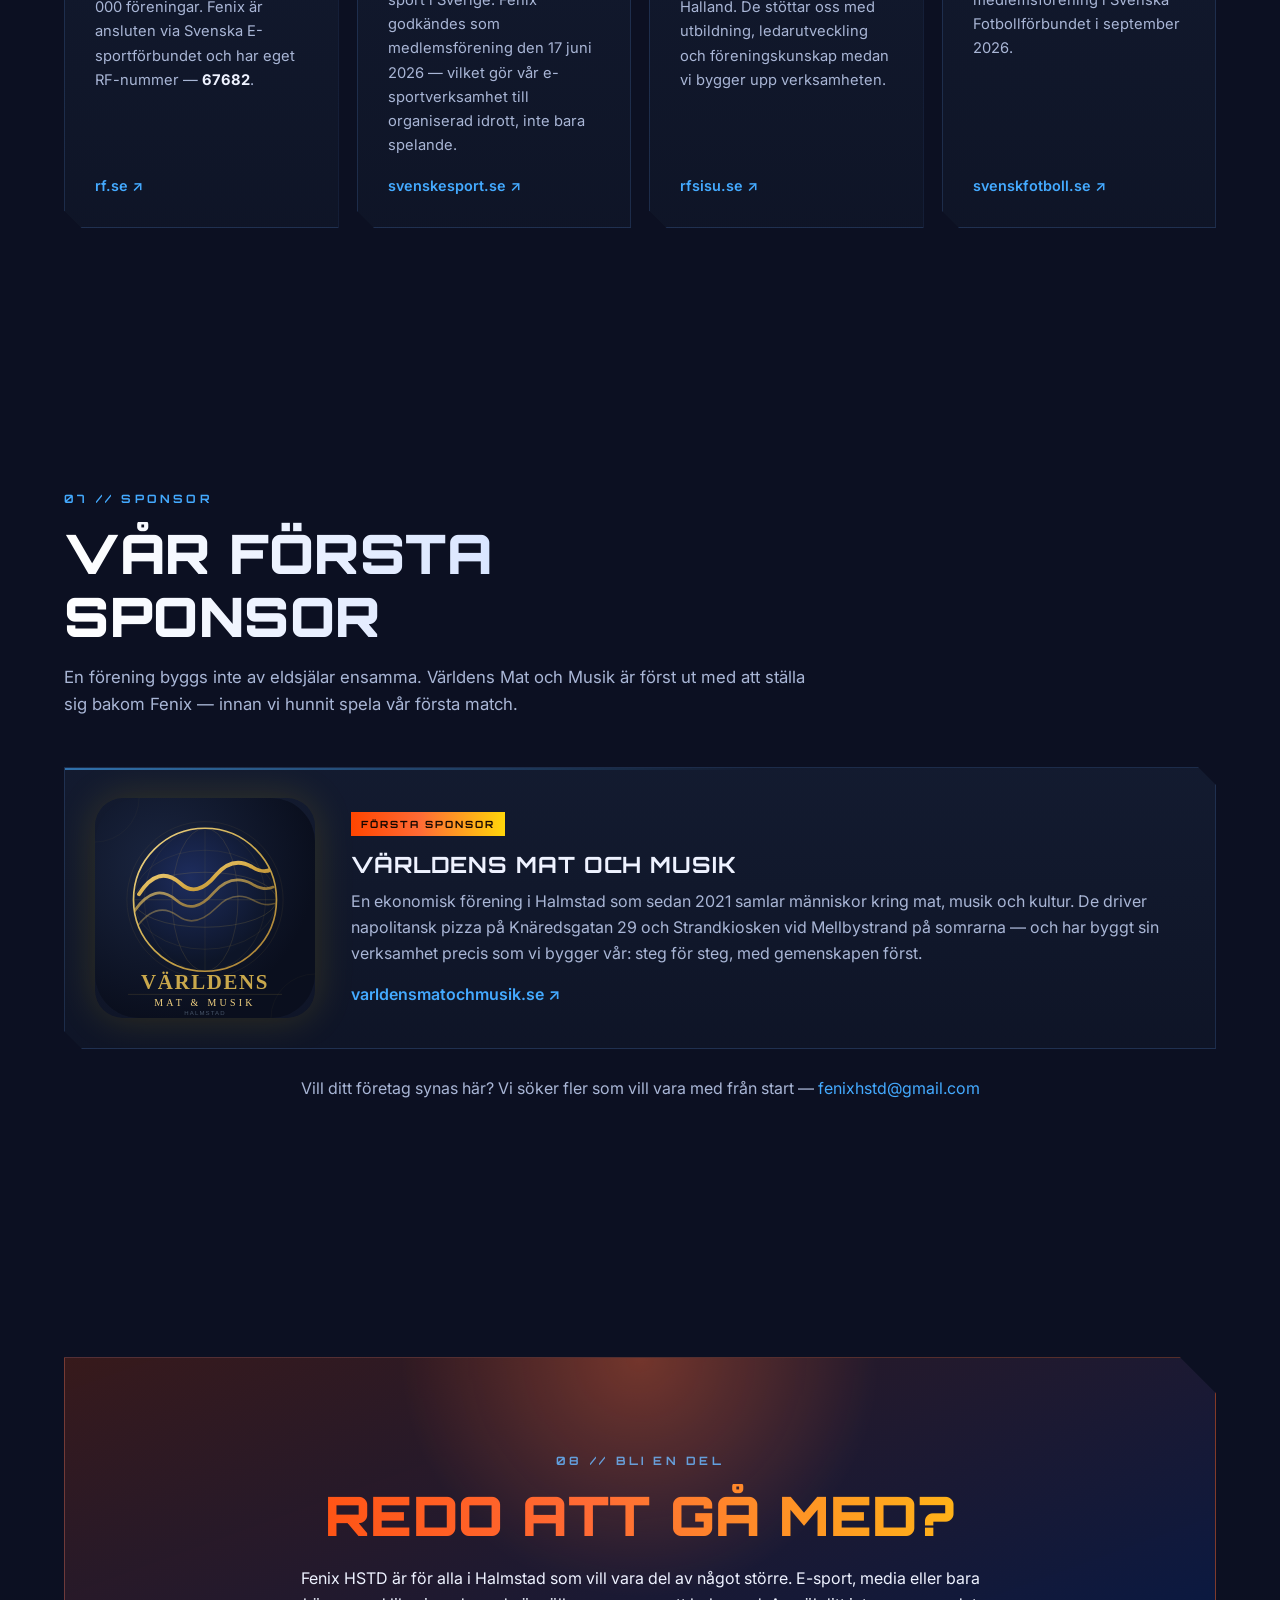
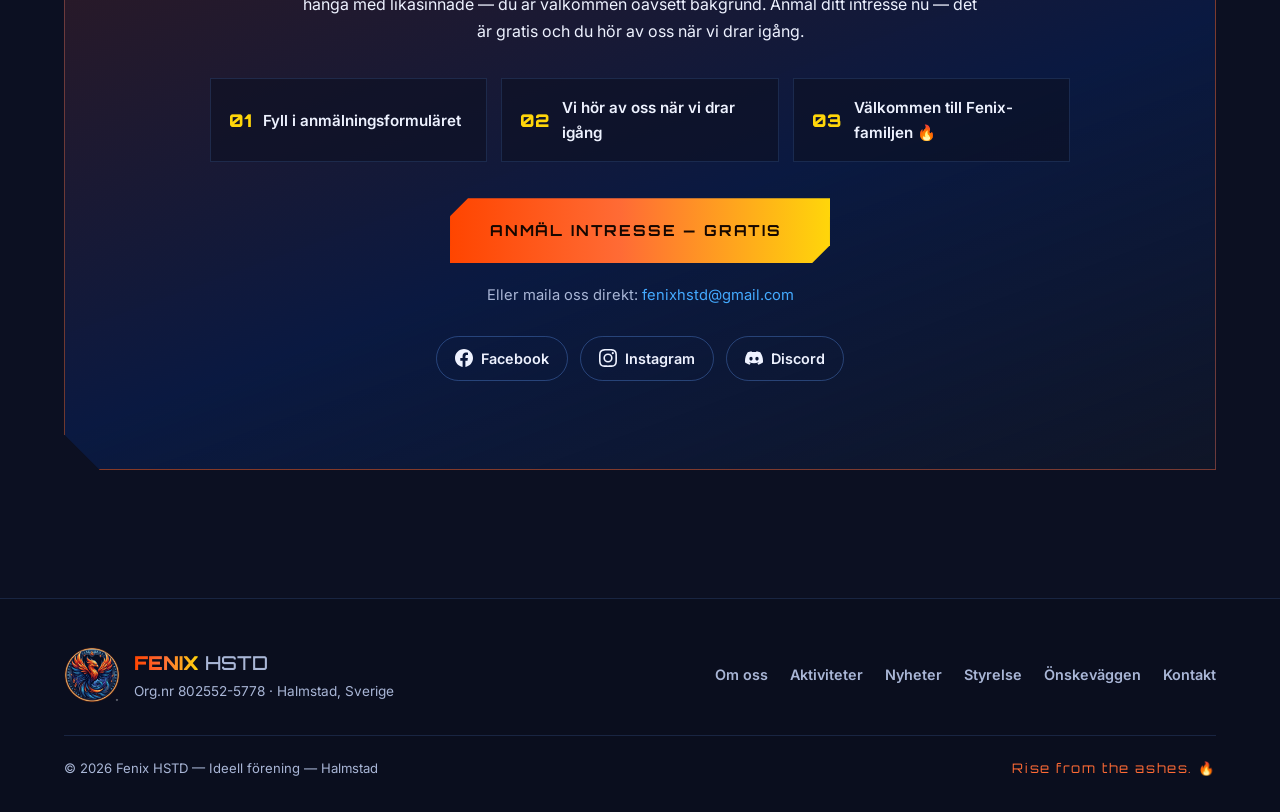
==== commit 1c1df018: "Sponsorn: Världens Mat och Musiks riktiga logga (från varldensmatochmusik.se) Co-Authored-By: Claude" ====
--- a/index.html
+++ b/index.html
@@ -383,7 +383,7 @@
       </div>
       <article class="panel sponsor reveal">
         <a class="sponsor-logo" href="https://www.varldensmatochmusik.se/" target="_blank" rel="noopener">
-          <img src="images/site/logo-varldens.png" width="228" height="278" loading="lazy" alt="Världens Mat och Musik, Halmstad (öppnas i nytt fönster)" />
+          <img src="images/site/logo-varldens.svg" width="220" height="220" loading="lazy" alt="Världens Mat och Musiks logotyp (öppnas i nytt fönster)" />
         </a>
         <div class="sponsor-body">
           <span class="akt-tag">Första sponsor</span>
--- a/style.css
+++ b/style.css
@@ -395,7 +395,7 @@
 
 /* ── Sponsor ── */
 .sponsor { display: grid; grid-template-columns: 220px 1fr; gap: 36px; align-items: center; }
-.sponsor-logo img { width: 100%; height: auto; border-radius: 12px; background: #fff; padding: 12px; }
+.sponsor-logo img { width: 100%; height: auto; border-radius: 28px; box-shadow: 0 0 40px rgba(255, 214, 10, .15); }
 .sponsor-body h3 { font-size: 1.4rem; }
 .sponsor-body p { margin-bottom: 14px; }
 .sponsor-body a { font-weight: 600; }
